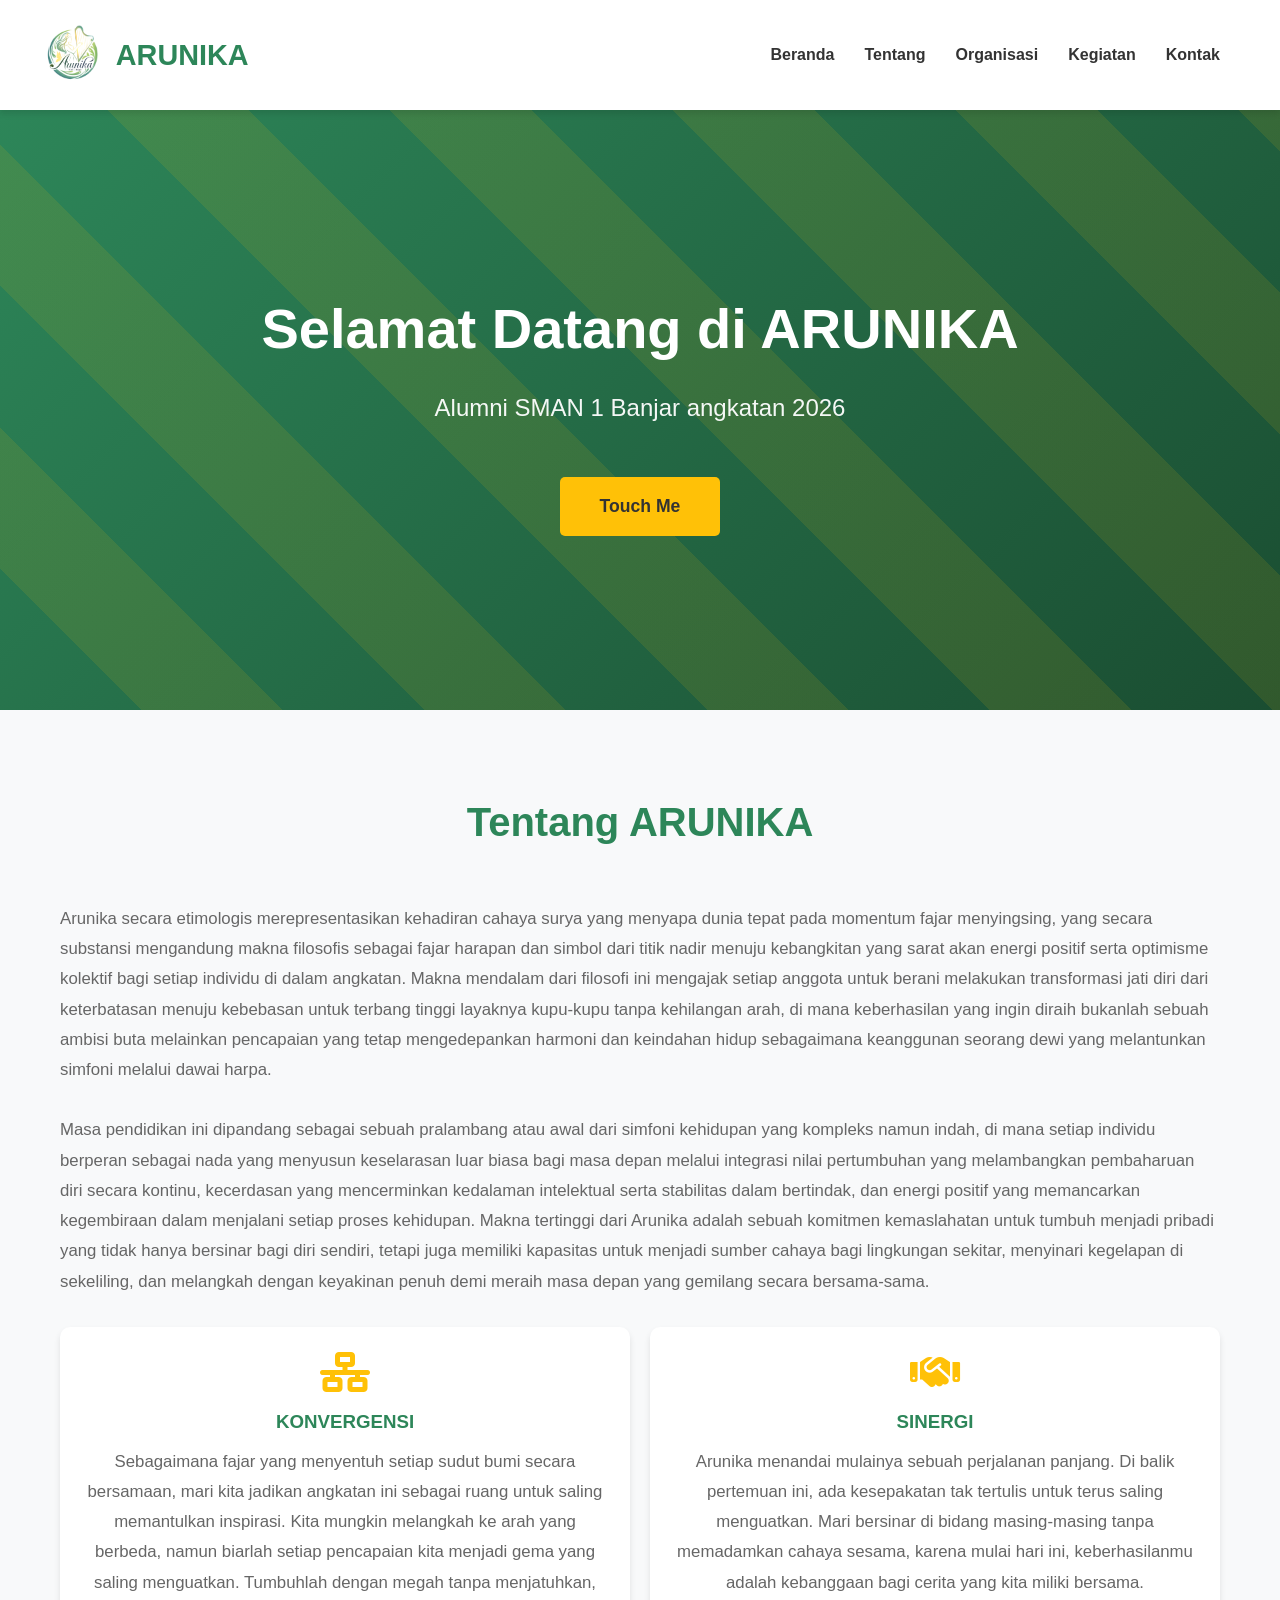
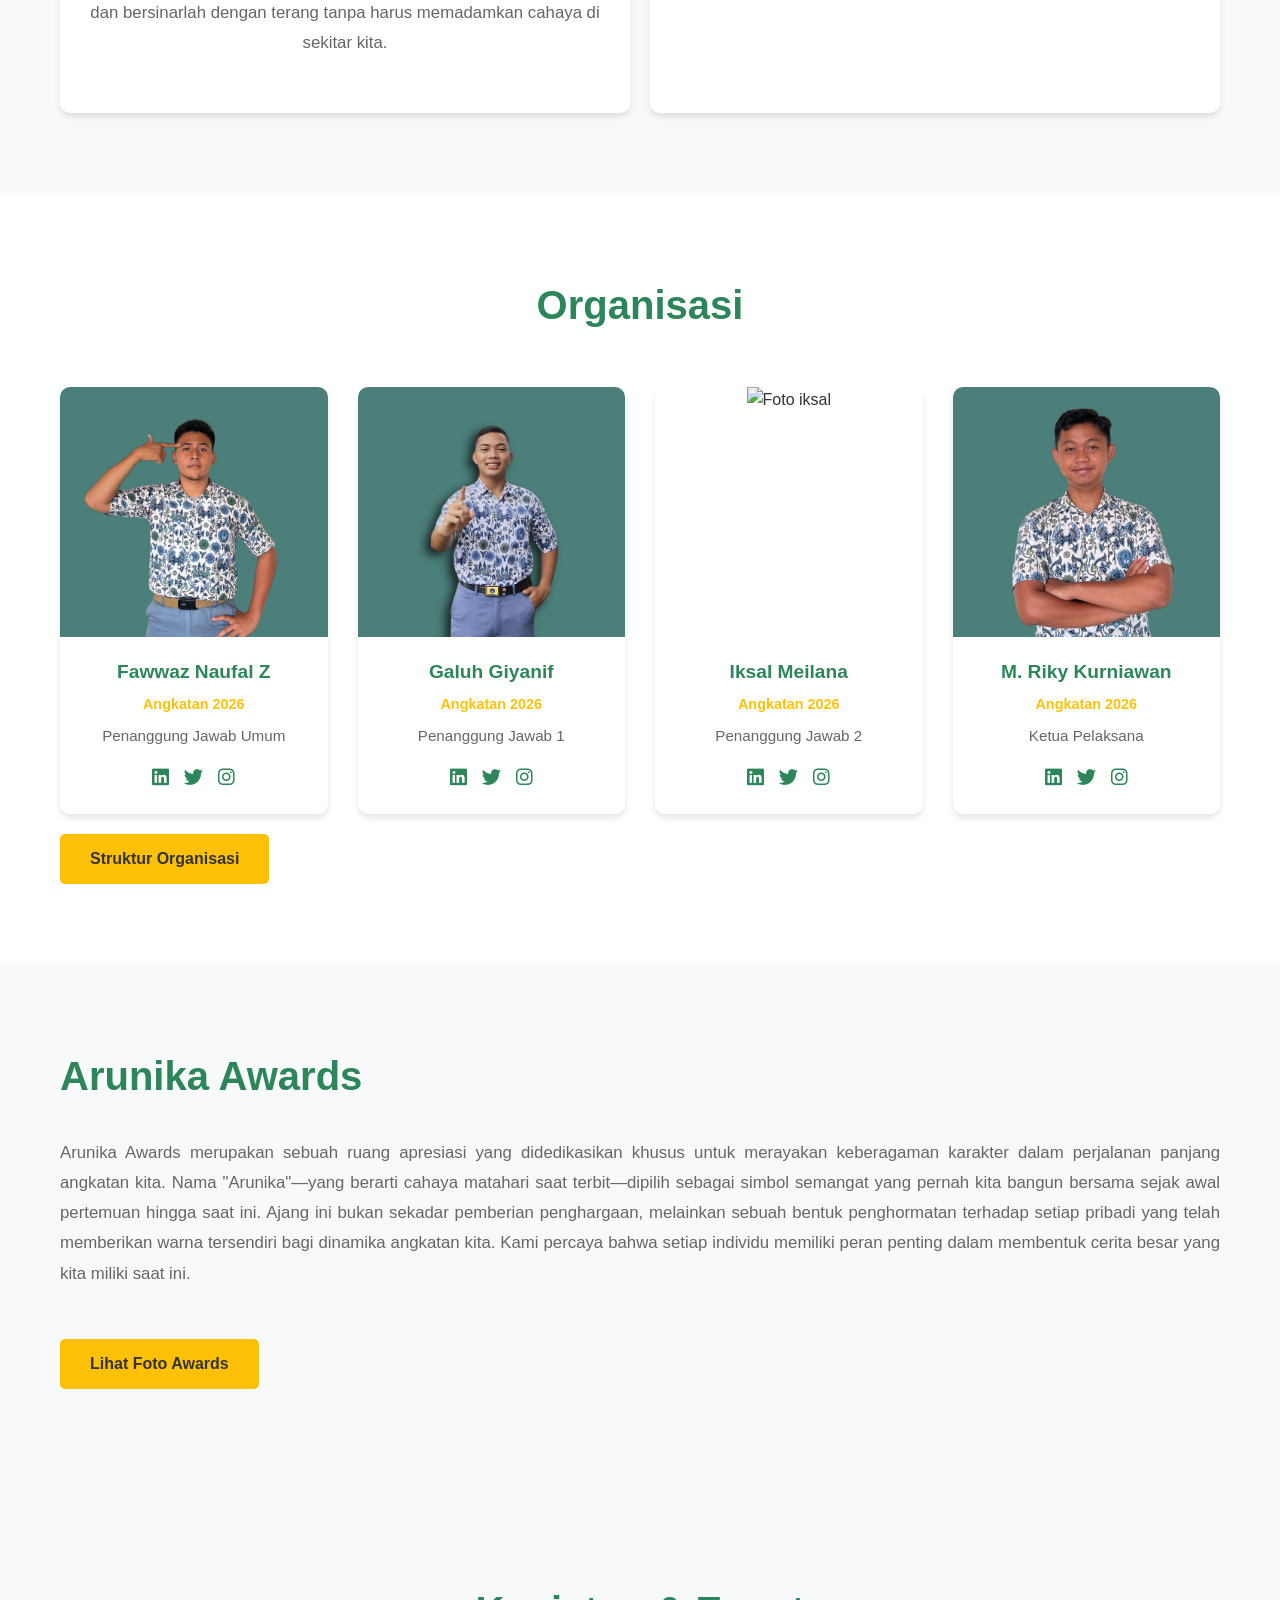
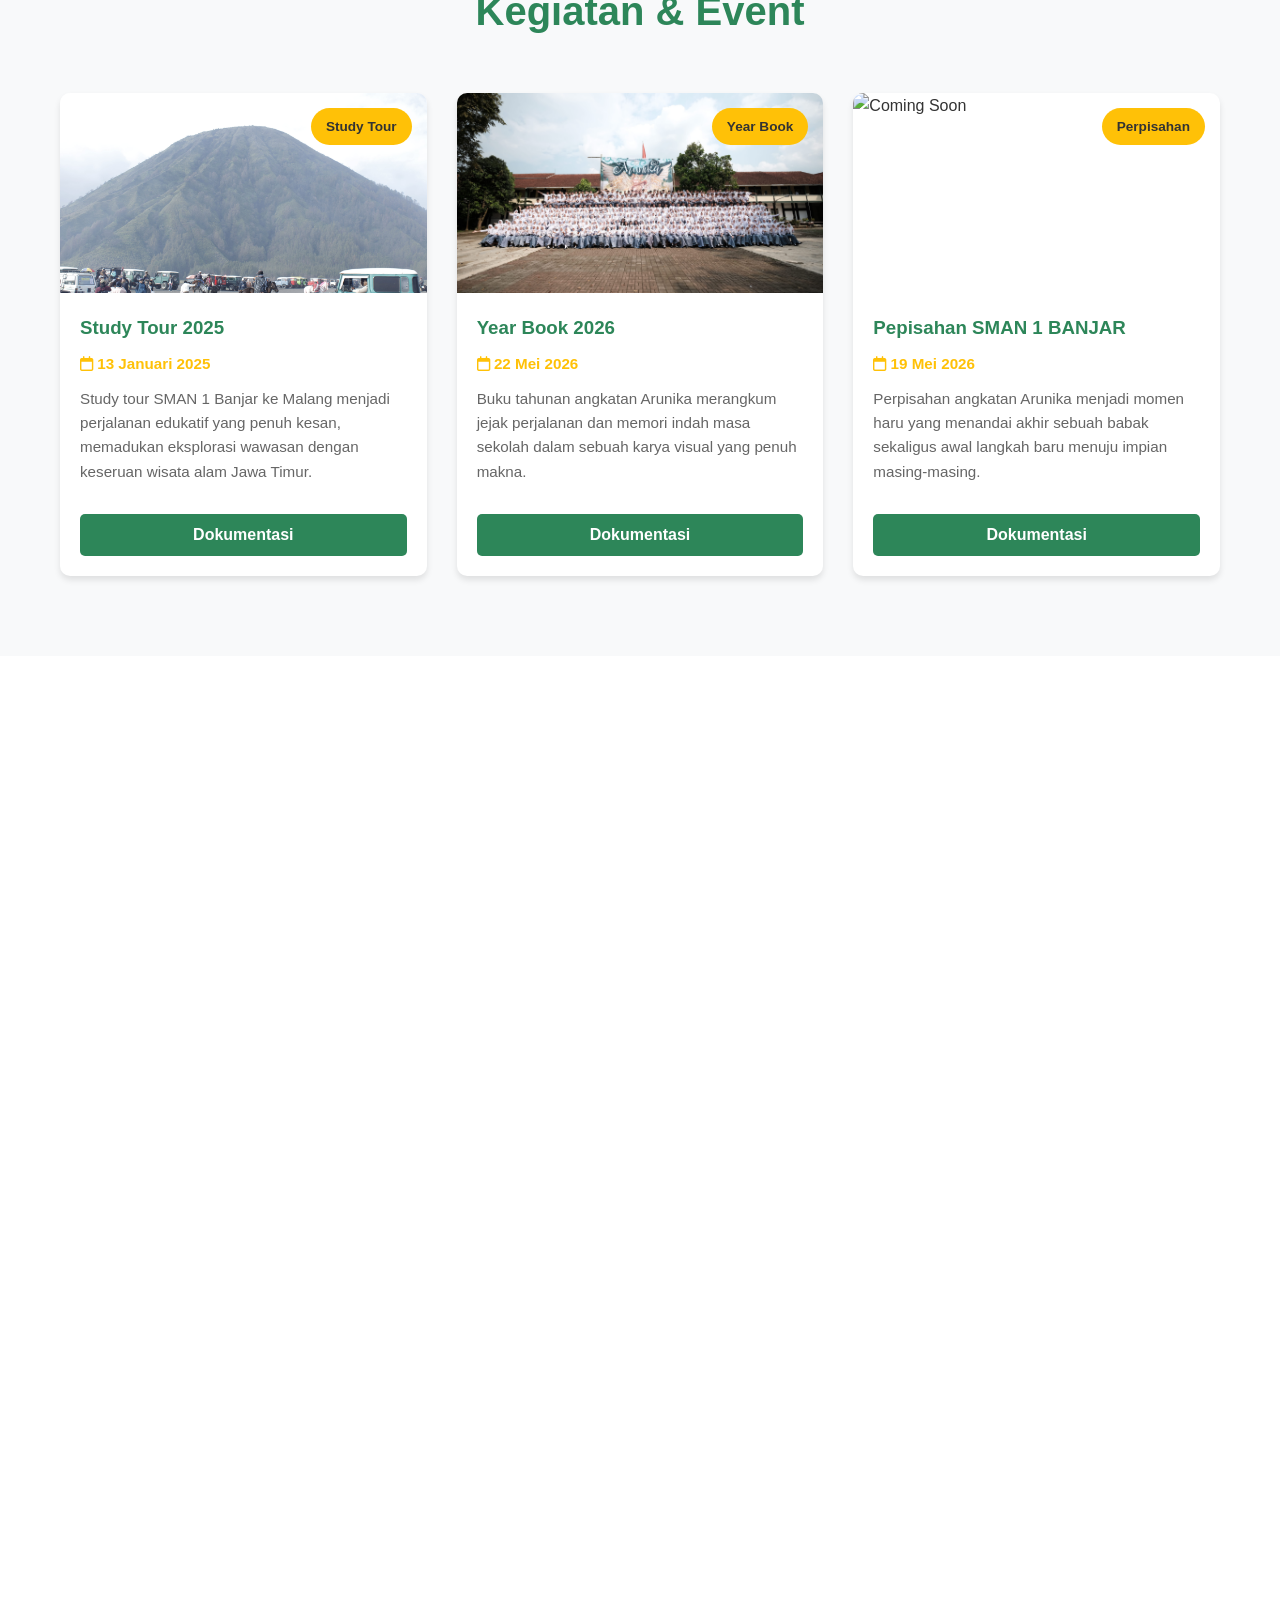
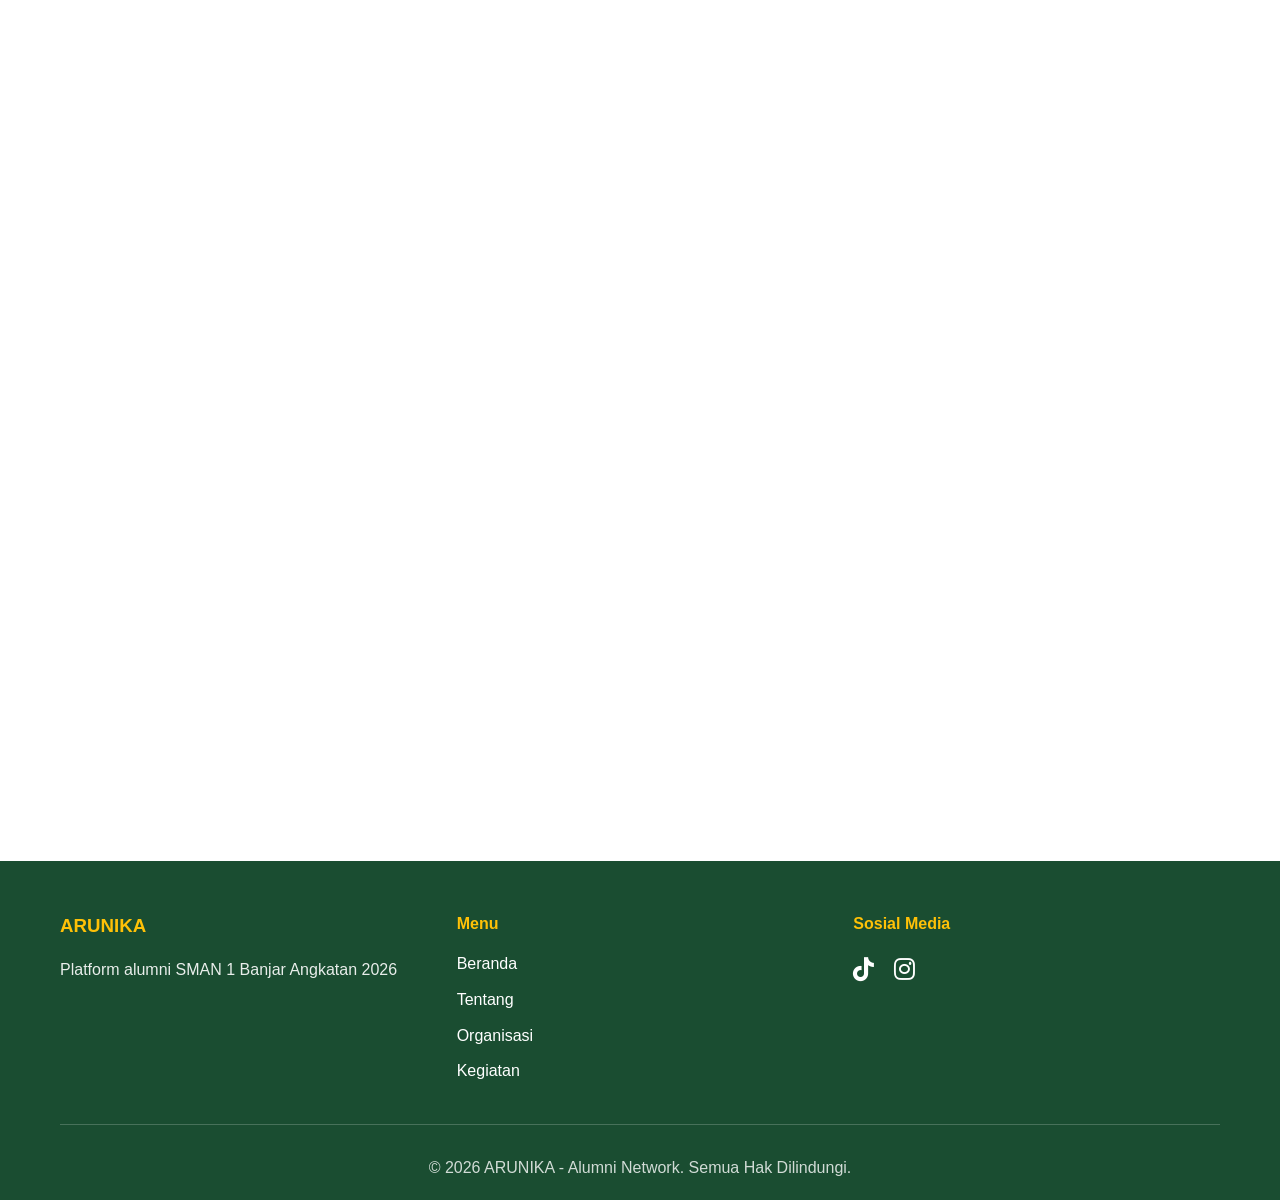
==== index.html @ d1b8f05d "update" ====
<!DOCTYPE html>
<html lang="id">
<head>
    <meta charset="UTF-8">
    <meta name="viewport" content="width=device-width, initial-scale=1.0">
    <title>ARUNIKA</title>
    <link rel="stylesheet" href="style.css">
    <link rel="stylesheet" href="https://cdnjs.cloudflare.com/ajax/libs/font-awesome/6.4.0/css/all.min.css">
</head>
<body>

    <!-- Navigation Bar -->
    <nav class="navbar">
        <div class="container nav-container">
            <div class="logo">
                <img src="asset/img/assetlain/Logo.png">
                <span>ARUNIKA</span>
            </div>
            <div class="nav-toggle" id="navToggle">
                <span></span>
                <span></span>
                <span></span>
            </div>
            <ul class="nav-menu" id="navMenu">
                <li><a href="#home">Beranda</a></li>
                <li><a href="#tentang">Tentang</a></li>
                <li><a href="#alumni">Organisasi</a></li>
                <li><a href="#kegiatan">Kegiatan</a></li>
                <li><a href="#kontak">Kontak</a></li>
            </ul>
        </div>
    </nav>


    <section class="hero" id="home">
        <div class="hero-content">
            <h1>Selamat Datang di ARUNIKA</h1>
            <p>Alumni SMAN 1 Banjar angkatan 2026</p>
            <a href="arunika.html" class="btn btn-primary">Touch Me</a>
        </div>
        <div class="hero-overlay"></div>
    </section>

    <section class="about" id="tentang">
        <div class="container">
            <h2>Tentang ARUNIKA</h2>
            <div class="about-content">
                <div class="about-text">
                    <p>Arunika secara etimologis merepresentasikan kehadiran cahaya surya yang menyapa dunia tepat pada momentum fajar menyingsing, yang secara substansi mengandung makna filosofis sebagai fajar harapan dan simbol dari titik nadir menuju kebangkitan yang sarat akan energi positif serta optimisme kolektif bagi setiap individu di dalam angkatan. Makna mendalam dari filosofi ini mengajak setiap anggota untuk berani melakukan transformasi jati diri dari keterbatasan menuju kebebasan untuk terbang tinggi layaknya kupu-kupu tanpa kehilangan arah, di mana keberhasilan yang ingin diraih bukanlah sebuah ambisi buta melainkan pencapaian yang tetap mengedepankan harmoni dan keindahan hidup sebagaimana keanggunan seorang dewi yang melantunkan simfoni melalui dawai harpa.</p>
                    <p>Masa pendidikan ini dipandang sebagai sebuah pralambang atau awal dari simfoni kehidupan yang kompleks namun indah, di mana setiap individu berperan sebagai nada yang menyusun keselarasan luar biasa bagi masa depan melalui integrasi nilai pertumbuhan yang melambangkan pembaharuan diri secara kontinu, kecerdasan yang mencerminkan kedalaman intelektual serta stabilitas dalam bertindak, dan energi positif yang memancarkan kegembiraan dalam menjalani setiap proses kehidupan. Makna tertinggi dari Arunika adalah sebuah komitmen kemaslahatan untuk tumbuh menjadi pribadi yang tidak hanya bersinar bagi diri sendiri, tetapi juga memiliki kapasitas untuk menjadi sumber cahaya bagi lingkungan sekitar, menyinari kegelapan di sekeliling, dan melangkah dengan keyakinan penuh demi meraih masa depan yang gemilang secara bersama-sama.</p>
                    <div class="about-features">
                        <div class="feature-item">
                            <i class="fas fa-network-wired"></i>
                            <h3>KONVERGENSI</h3>
                            <p>Sebagaimana fajar yang menyentuh setiap sudut bumi secara bersamaan, mari kita jadikan angkatan ini sebagai ruang untuk saling memantulkan inspirasi. Kita mungkin melangkah ke arah yang berbeda, namun biarlah setiap pencapaian kita menjadi gema yang saling menguatkan. Tumbuhlah dengan megah tanpa menjatuhkan, dan bersinarlah dengan terang tanpa harus memadamkan cahaya di sekitar kita.</p>
                        </div>
                        <div class="feature-item">
                            <i class="fas fa-handshake"></i>
                            <h3>SINERGI</h3>
                            <p>Arunika menandai mulainya sebuah perjalanan panjang. Di balik pertemuan ini, ada kesepakatan tak tertulis untuk terus saling menguatkan. Mari bersinar di bidang masing-masing tanpa memadamkan cahaya sesama, karena mulai hari ini, keberhasilanmu adalah kebanggaan bagi cerita yang kita miliki bersama.</p>
                        </div>
                    </div>
                </div>
            </div>
        </div>
    </section>

    <section class="alumni" id="alumni">
        <div class="container">
            <h2>Organisasi</h2>
            <div class="alumni-grid">
                <div class="alumni-card">
                    <div class="alumni-image">
                        <img src="asset/img/pj/Fawwaz.jpeg" alt="Alumni">
                    </div>
                    <h3>Fawwaz Naufal Z</h3>
                    <p class="angkatan">Angkatan 2026</p>
                    <p class="profesi">Penanggung Jawab Umum</p>
                    <div class="social-links">
                        <a href="#"><i class="fab fa-linkedin"></i></a>
                        <a href="#"><i class="fab fa-twitter"></i></a>
                        <a href="https://www.instagram.com/fawwaznz_?utm_source=qr&igsh=MXF0N2czbndkc2Uzbw=="><i class="fab fa-instagram"></i></a>
                    </div>
                </div>

                <div class="alumni-card">
                    <div class="alumni-image">
                        <img src="asset/img/pj/Galuh.jpeg" alt="Alumni">
                    </div>
                    <h3>Galuh Giyanif</h3>
                    <p class="angkatan">Angkatan 2026</p>
                    <p class="profesi">Penanggung Jawab 1</p>
                    <div class="social-links">
                        <a href="#"><i class="fab fa-linkedin"></i></a>
                        <a href="#"><i class="fab fa-twitter"></i></a>
                        <a href="https://www.instagram.com/galuh.giyanif?igsh=NmRpNzF3bDdjd2ht"><i class="fab fa-instagram"></i></a>
                    </div>
                </div>

                <div class="alumni-card">
                    <div class="alumni-image">
                        <img src="https://via.placeholder.com/250x250/ffc107/333333?text=Alumni+3" alt="Foto iksal">
                    </div>
                    <h3>Iksal Meilana</h3>
                    <p class="angkatan">Angkatan 2026</p>
                    <p class="profesi">Penanggung Jawab 2</p>
                    <div class="social-links">
                        <a href="#"><i class="fab fa-linkedin"></i></a>
                        <a href="#"><i class="fab fa-twitter"></i></a>
                        <a href="https://www.instagram.com/muhammadrikykurniawan?igsh=eXplc3c2NndzY3o5"><i class="fab fa-instagram"></i></a>
                    </div>
                </div>

                <div class="alumni-card">
                    <div class="alumni-image">
                        <img src="asset/img/pj/Riky.jpeg" alt="Alumni">
                    </div>
                    <h3>M. Riky Kurniawan</h3>
                    <p class="angkatan">Angkatan 2026</p>
                    <p class="profesi">Ketua Pelaksana</p>
                    <div class="social-links">
                        <a href="#"><i class="fab fa-linkedin"></i></a>
                        <a href="#"><i class="fab fa-twitter"></i></a>
                        <a href="https://www.instagram.com/muhammadrikykurniawan?igsh=eXplc3c2NndzY3o5"><i class="fab fa-instagram"></i></a>
                    </div>
                </div>
            </div>
            <a class="btn btn-primary" href="struktur-organisasi.html" style="margin-top: 20px;">Struktur Organisasi</a>
        </div>
    </section>

    <section class="awards" id="awards">
        <div class="container">
            <div class="awards-header">
                <h2>Arunika Awards</h2>
                <div class="about-text">
                    <p>Arunika Awards merupakan sebuah ruang apresiasi yang didedikasikan khusus untuk merayakan keberagaman karakter dalam perjalanan panjang angkatan kita. Nama "Arunika"—yang berarti cahaya matahari saat terbit—dipilih sebagai simbol semangat yang pernah kita bangun bersama sejak awal pertemuan hingga saat ini.
                        Ajang ini bukan sekadar pemberian penghargaan, melainkan sebuah bentuk penghormatan terhadap setiap pribadi yang telah memberikan warna tersendiri bagi dinamika angkatan kita. Kami percaya bahwa setiap individu memiliki peran penting dalam membentuk cerita besar yang kita miliki saat ini.</p>
                </div>
                <a class="btn btn-primary" href="award-photos.html">Lihat Foto Awards</a>
            </div>
        </div>
    </section>

<div id="modalOverlay" class="modal-overlay">
    <div class="modal-card">
    <h2 id="modalTitle">Judul</h2>
        <div class="choice-container">
        <a href="#" id="linkA" class="choice-link" target="_blank"><strong id="nameA">Link 1</strong></a>
        <a href="#" id="linkB" class="choice-link" target="_blank"><strong id="nameB">Link 2</strong></a>
        <a href="#" id="linkC" class="choice-link" target="_blank"><strong id="nameC">Link 3</strong></a>
        </div>
    <button id="closeModal" class="btn-close">Batal</button>
    </div>
</div>

    <section class="kegiatan" id="kegiatan">
        <div class="container">
            <h2>Kegiatan & Event</h2>
            <div class="kegiatan-grid">
                <div class="kegiatan-card">
                    <div class="kegiatan-image">
                        <img src="asset/img/assetlain/Gunungbatok.jpg" alt="Study tour">
                        <span class="badge">Study Tour</span>
                    </div>
                    <h3>Study Tour 2025</h3>
                    <p class="date"><i class="far fa-calendar"></i> 13 Januari 2025</p>
                    <p class="description">Study tour SMAN 1 Banjar ke Malang menjadi perjalanan edukatif yang penuh kesan, memadukan eksplorasi wawasan dengan keseruan wisata alam Jawa Timur.</p>
                    <button class="btn btn-secondary openModalBtn" 
                    data-judul="Study Tour" 
                    data-l1-nama="Drive1" data-l1-url="https://drive.google.com/drive/folders/1xDs7j75KOLFOgzuY5FtWxWtH6NTs8VlF"
                    data-l2-nama="Drive2" data-l2-url="https://drive.google.com/drive/folders/1MjcM3lZDGYT3Mxei2ZngtxiGy7XLJI39?usp=drive_link">
                    Dokumentasi
                    </button>
                </div>

                <div class="kegiatan-card">
                    <div class="kegiatan-image">
                        <img src="asset/img/assetlain/angkatan.jpg" alt="Reunion">
                        <span class="badge">Year Book</span>
                    </div>
                    <h3>Year Book 2026</h3>
                    <p class="date"><i class="far fa-calendar"></i> 22 Mei 2026</p>
                    <p class="description">Buku tahunan angkatan Arunika merangkum jejak perjalanan dan memori indah masa sekolah dalam sebuah karya visual yang penuh makna.</p>
                    <button class="btn btn-secondary openModalBtn" 
                    data-judul="Year Book" 
                    data-l1-nama="Drive1" data-l1-url="https://drive.google.com/drive/folders/1AZDQuCHcCdqoMQ4aglD4JIDQUBQRD8_8?usp=sharing"
                    data-l2-nama="Drive2" data-l2-url="https://drive.google.com/drive/folders/1PFJdhc3RIsqRae2qe_eU7KOHpqm9bgv_?usp=sharing"
                    data-l3-nama="Drive3" data-l3-url="https://drive.google.com/drive/folders/1KYyNWy1S6mF-ryMu9QkAxhHJqAZheQTc?usp=sharing">
                    Dokumentasi
                    </button>
                </div>

                <div class="kegiatan-card">
                    <div class="kegiatan-image">
                        <img src="https://via.placeholder.com/300x200/2d8659/ffffff?text=Workshop" alt="Coming Soon">
                        <span class="badge">Perpisahan</span>
                    </div>
                    <h3>Pepisahan SMAN 1 BANJAR</h3>
                    <p class="date"><i class="far fa-calendar"></i> 19 Mei 2026</p>
                    <p class="description">Perpisahan angkatan Arunika menjadi momen haru yang menandai akhir sebuah babak sekaligus awal langkah baru menuju impian masing-masing.</p>
                    <button class="btn btn-secondary openModalBtn" 
                    data-judul="Perpisahan" 
                    data-l1-nama="Coming Soon" data-l1-url=""
                    data-l2-nama="Coming Soon" data-l2-url="">
                    Dokumentasi
                    </button>
                </div>
            </div>
        </div>
    </section>

    <section class="statistik">
        <div class="container">
            <div class="stat-item">
                <h3>400+</h3>
                <p>Alumni Aktif</p>
            </div>
            <div class="stat-item">
                <h3>1+</h3>
                <p>Perusahaan Partner</p>
            </div>
            <div class="stat-item">
                <h3>3+</h3>
                <p>Event & Kegiatan</p>
            </div>
            <div class="stat-item">
                <h3>1+</h3>
                <p>Negara</p>
            </div>
        </div>
    </section>

    <section class="testimoni">
        <div class="container">
            <h2>Prakata Alumni</h2>
            <div class="testimoni-grid">
                <div class="testimoni-card">
                    <p class="quote">"Arunika Awal dari sebuah cahaya. Mari kita jadikan angkatan ini tempat untuk tumbuh tanpa menjatuhkan, dan bersinar tanpa memadamkan. Mulai hari ini, kita adalah satu cerita di bawah langit yang sama"</p>
                    <p class="nama">- M. Riky Kurniawan</p>
                </div>

                <div class="testimoni-card">
                    <p class="quote">"Jadilah besar tanpa mengecilkan, jadilah tinggi tanpa merendahkan. Karena pada akhirnya, keberhasilan sejati adalah saat kita bisa menoleh ke belakang dan melihat teman-teman kita ikut bersinar bersama."</p>
                    <p class="nama">- Syafa Aulia</p>
                </div>

                <div class="testimoni-card">
                    <p class="quote">"Berpencarlah untuk berakar, bertumbuhlah untuk merangkul. Kita adalah satu rimbun yang akarnya tetap saling menguatkan meski dahan kita tak lagi bersentuhan."</p>
                    <p class="nama">- Fawwaz Naufal Zahran</p>
                </div>
            </div>
        </div>
    </section>

    <section class="kontak" id="kontak">
        <div class="container">
            <h2>Hubungi Kami</h2>
            <div class="kontak-content">
                <div class="kontak-info">
                    <div class="info-item">
                        <i class="fas fa-map-marker-alt"></i>
                        <h3>Alamat</h3>
                        <p>Jl. KH. Mustofa No. 1<br>Banjar Jawa Barat, 46311</p>
                    </div>
                    <div class="info-item">
                        <i class="fas fa-phone"></i>
                        <h3>Telepon</h3>
                        <p>+62 859-5154-9839 <br>(Syafa Aulia)</p>
                    </div>
                    <div class="info-item">
                        <i class="fas fa-envelope"></i>
                        <h3>Email</h3>
                        <p>arunikasmansaban@gmail.com</p>
                    </div>
                </div>

                <form class="kontak-form">
                    <input type="text" placeholder="Nama Lengkap" required>
                    <input type="email" placeholder="Email" required>
                    <input type="text" placeholder="Subjek">
                    <textarea placeholder="Pesan Anda" rows="5" required></textarea>
                    <button type="submit" class="btn btn-primary">Kirim Pesan</button>
                </form>
            </div>
        </div>
    </section>

    <footer class="footer">
        <div class="container">
            <div class="footer-content">
                <div class="footer-section">
                    <h3>ARUNIKA</h3>
                    <p>Platform alumni SMAN 1 Banjar Angkatan 2026</p>
                </div>
                <div class="footer-section">
                    <h4>Menu</h4>
                    <ul>
                        <li><a href="#home">Beranda</a></li>
                        <li><a href="#tentang">Tentang</a></li>
                        <li><a href="#alumni">Organisasi</a></li>
                        <li><a href="#kegiatan">Kegiatan</a></li>
                    </ul>
                </div>
                <div class="footer-section">
                    <h4>Sosial Media</h4>
                    <div class="social-media">
                        <a href="https://www.tiktok.com/@arunika_2026?_r=1&_t=ZS-96F28UqX8Qn"><i class="fab fa-tiktok"></i></a>
                        <a href="https://www.instagram.com/arunika_2026?igsh=MW16NHo2dnh5Z3Jycw=="><i class="fab fa-instagram"></i></a>
                    </div>
                </div>
            </div>
            <hr>
            <p class="footer-bottom">© 2026 ARUNIKA - Alumni Network. Semua Hak Dilindungi.</p>
        </div>
    </footer>
    
    <script src="script.js"></script>
</body>
</html>
---- style.css ----
/* ====== CSS Variables ====== */
:root {
    --primary-green: #2d8659;
    --dark-green: #1a4d31;
    --light-green: #3da571;
    --primary-yellow: #ffc107;
    --dark-yellow: #ffb300;
    --light-yellow: #ffd740;
    --dark-text: #333333;
    --light-text: #666666;
    --light-bg: #f8f9fa;
    --white: #ffffff;
    --shadow: 0 4px 6px rgba(0, 0, 0, 0.1);
    --shadow-lg: 0 10px 20px rgba(0, 0, 0, 0.15);
}

/* ====== General Styles ====== */
* {
    margin: 0;
    padding: 0;
    box-sizing: border-box;
}

body {
    font-family: 'Segoe UI', Tahoma, Geneva, Verdana, sans-serif;
    line-height: 1.6;
    color: var(--dark-text);
    background-color: var(--white);
}

.container {
    max-width: 1200px;
    margin: 0 auto;
    padding: 0 20px;
}

html {
    scroll-behavior: smooth;
}

.coverjudul {
    display: inline-block;
    padding: 12px 30px;
    border: none;
    border-radius: 5px;
    text-decoration: none;
    font-size: 1rem;
    transition: all 0.3s ease;
    font-weight: 600;
    background-color: var(--primary-yellow);
    color: var(--dark-text);
}

/* ====== Buttons ====== */
.btn {
    display: inline-block;
    padding: 12px 30px;
    border: none;
    border-radius: 5px;
    text-decoration: none;
    cursor: pointer;
    font-size: 1rem;
    transition: all 0.3s ease;
    font-weight: 600;
}

.btn-primary {
    background-color: var(--primary-yellow);
    color: var(--dark-text);
}

.btn-primary:hover {
    background-color: var(--dark-yellow);
    transform: translateY(-2px);
    box-shadow: var(--shadow-lg);
}

.btn-secondary {
    background-color: var(--primary-green);
    color: var(--white);
}

.btn-secondary:hover {
    background-color: var(--dark-green);
    transform: translateY(-2px);
    box-shadow: var(--shadow-lg);
}

/* ====== Navigation Bar ====== */
.navbar {
    background-color: var(--white);
    box-shadow: var(--shadow);
    position: sticky;
    top: 0;
    z-index: 100;
}

.nav-container {
    display: flex;
    justify-content: space-between;
    align-items: center;
    padding: 15px 0;
}

.logo {
    display: flex;
    align-items: center;
    z-index: 999;
    font-size: 1.8rem;
    font-weight: bold;
    color: var(--primary-green);
    gap: 10px;
}

.logo img {
    max-width: 80px;
    max-height: 80px;
}

.nav-menu {
    display: flex;
    list-style: none;
    gap: 30px;
    margin-right: 20px;
}

.nav-menu a {
    text-decoration: none;
    color: var(--dark-text);
    font-weight: 600;
    transition: all 0.3s ease;
    position: relative;
}

.nav-menu a:hover {
    color: var(--primary-green);
}

.nav-menu a:hover::after {
    content: '';
    position: absolute;
    bottom: -5px;
    left: 0;
    width: 100%;
    height: 3px;
    background-color: var(--primary-yellow);
    border-radius: 2px;
}

.nav-toggle {
    display: none;
    flex-direction: column;
    cursor: pointer;
}

.nav-toggle span {
    width: 25px;
    height: 3px;
    background-color: var(--primary-green);
    margin: 5px 0;
    transition: 0.3s;
}

/* Membungkus video agar responsive */
.video-container {
    position: relative;
    width: 100%;
    max-width: 900px;   /* ukuran maksimal di laptop */
    margin:0 auto;
    gap: 10px; /* biar video tetap di tengah */
    overflow: hidden;
    border-radius: 12px; /* agar sudutnya rapi */
}

/* Videonya */
.video-container video {
    width: 100%;
    height: auto;
    display: block;
    object-fit: cover; /* biar video tidak gepeng */
}

/* Untuk HP: lebih kecil dan rapi */
@media (max-width: 600px) {
    .video-container {
    max-width: 100%;
    border-radius: 10px;
}
}

.containervid h2{
    margin-top: 20px;
    font-size: 2.5rem;
    color: var(--primary-green);
    margin-bottom: 50px;
    text-align: center;
}

.containervid img {
    width: 100%;
    height: auto;
    display: block;
    object-fit: cover;
    max-width: 200px;
    max-height: 200px;
    margin: 0 auto;    
}

.containervid p{
    color: var(--light-text);
    margin-bottom: 30px;
    font-size: 1.05rem;
    line-height: 1.8;
    text-align: justify;
}

.modal-overlay {
    display: none; /* Sembunyi secara default */
    position: fixed;
    top: 0;
    left: 0;
    width: 100%;
    height: 100%;
    background: rgba(0, 0, 0, 0.5);
    backdrop-filter: blur(4px); /* Efek blur kekinian */
    justify-content: center;
    align-items: center;
    z-index: 999;
}

.modal-card {
    background: var(--white);
    padding: 32px;
    border-radius: 16px;
    width: 90%;
    max-width: 400px;
    text-align: center;
    box-shadow: 0 20px 25px -5px rgba(0, 0, 0, 0.1);
    animation: slideUp 0.3s ease-out;
}

.modal-card h2 {
    margin-bottom: 8px;
    color: var(--text-dark);
}

.modal-card p {
    color: var(--text-light);
    margin-bottom: 24px;
}

/* Wadah Pilihan */
.choice-container {
    display: flex;
    flex-direction: column;
    gap: 12px;
    margin-bottom: 20px;
}

.choice-link {
    display: flex;
    flex-direction: column;
    padding: 16px;
    background-color:var(--primary-green);
    color:  var(--white);
    border: 2px solid;
    border-radius: 12px;
    text-decoration: none;
    transition: all 0.2s ease;
}

.choice-link:hover {
    border-color: var(--primary-color);
    background-color: var(--dark-green);
}

.choice-link strong {
    color: var(--primary-color);
    font-size: 1.1rem;
}

.choice-link span {
    font-size: 0.85rem;
    color: var(--text-light);
}

/* Tombol Tutup */
.btn-close {
    background: none;
    border: none;
    color: var(--text-light);
    cursor: pointer;
    text-decoration: underline;
    font-size: 0.9rem;
}

/* Animasi */
@keyframes slideUp {
    from { opacity: 0; transform: translateY(20px); }
    to { opacity: 1; transform: translateY(0); }
}

/* ====== Hero Section ====== */
.hero {
    background: linear-gradient(135deg, var(--primary-green) 0%, var(--dark-green) 100%);
    color: var(--white);
    padding: 120px 20px;
    text-align: center;
    position: relative;
    overflow: hidden;
    min-height: 600px;
    display: flex;
    align-items: center;
    justify-content: center;
}

.hero::before {
    content: '';
    position: absolute;
    top: 0;
    left: 0;
    right: 0;
    bottom: 0;
    background-image: 
        repeating-linear-gradient(45deg, transparent, transparent 100px, rgba(255, 193, 7, 0.1) 100px, rgba(255, 193, 7, 0.1) 200px);
    pointer-events: none;
}

.hero-content {
    position: relative;
    z-index: 2;
    animation: fadeInDown 0.8s ease;
}

.hero h1 {
    font-size: 3.5rem;
    margin-bottom: 15px;
    font-weight: 700;
}

.hero p {
    font-size: 1.5rem;
    margin-bottom: 30px;
    opacity: 0.95;
}

.hero .btn-primary {
    margin-top: 20px;
    font-size: 1.1rem;
    padding: 15px 40px;
}

/* ====== About Section ====== */
.about {
    padding: 80px 20px;
    background-color: var(--light-bg);
}

.about h2 {
    font-size: 2.5rem;
    color: var(--primary-green);
    margin-bottom: 50px;
    text-align: center;
}

.about-content {
    display: grid;
    gap: 40px;
    align-items: center;
}

.about-text p {
    color: var(--light-text);
    margin-bottom: 30px;
    font-size: 1.05rem;
    line-height: 1.8;
}

.about-features {
    display: grid;
    grid-template-columns: repeat(2, 1fr);
    gap: 20px;
}

.feature-item {
    background-color: var(--white);
    padding: 25px;
    border-radius: 10px;
    box-shadow: var(--shadow);
    text-align: center;
    transition: all 0.3s ease;
}

.feature-item:hover {
    transform: translateY(-5px);
    box-shadow: var(--shadow-lg);
}

.feature-item i {
    font-size: 2.5rem;
    color: var(--primary-yellow);
    margin-bottom: 15px;
}

.feature-item h3 {
    color: var(--primary-green);
    margin-bottom: 10px;
}

.about-image img {
    width: 100%;
    border-radius: 10px;
    box-shadow: var(--shadow-lg);
}

/* ====== Alumni Section ====== */
.alumni {
    padding: 80px 20px;
}

.alumni h2 {
    font-size: 2.5rem;
    color: var(--primary-green);
    margin-bottom: 50px;
    text-align: center;
}

.alumni-grid {
    display: grid;
    grid-template-columns: repeat(4, 1fr);
    gap: 30px;
}

.alumni-card {
    background-color: var(--white);
    border-radius: 10px;
    overflow: hidden;
    box-shadow: var(--shadow);
    transition: all 0.3s ease;
    text-align: center;
}

.alumni-card:hover {
    transform: translateY(-10px);
    box-shadow: var(--shadow-lg);
}

.alumni-image {
    overflow: hidden;
    height: 250px;
}

.alumni-image img {
    width: 100%;
    object-fit: cover;
    transition: transform 0.3s ease;
}

.alumni-card:hover .alumni-image img {
    transform: scale(1.1);
}

.alumni-card h3 {
    color: var(--primary-green);
    margin: 20px 0 5px;
    font-size: 1.2rem;
}

.alumni-card .angkatan {
    color: var(--primary-yellow);
    font-weight: 600;
    font-size: 0.9rem;
    margin-bottom: 8px;
}

.alumni-card .profesi {
    color: var(--light-text);
    font-size: 0.95rem;
    margin-bottom: 15px;
}

.social-links {
    display: flex;
    justify-content: center;
    gap: 15px;
    padding-bottom: 20px;
}

.social-links a {
    color: var(--primary-green);
    font-size: 1.2rem;
    transition: all 0.3s ease;
}

.social-links a:hover {
    color: var(--primary-yellow);
    transform: scale(1.3);
}

/* ====== Awards Section ====== */
.awards {
    padding: 80px 20px;
    background-color: var(--light-bg);
}

.awards-header {
    display: flex;
    justify-content: space-between;
    align-items: center;
    flex-wrap: wrap;
    gap: 20px;
    margin-bottom: 30px;
    text-align: justify;
}

.awards-header p{margin-top: 10px;}

.awards h2 {
    font-size: 2.5rem;
    color: var(--primary-green);
    margin-bottom: 0;
}

.awards-grid {
    display: grid;
    grid-template-columns: repeat(3, 1fr);
    gap: 25px;
}

.award-card {
    background-color: var(--white);
    border-radius: 16px;
    padding: 25px;
    box-shadow: var(--shadow);
    transition: transform 0.3s ease, box-shadow 0.3s ease;
}

.award-card:hover {
    transform: translateY(-8px);
    box-shadow: var(--shadow-lg);
}

.award-card h3 {
    color: var(--dark-green);
    margin-bottom: 20px;
    font-size: 1.3rem;
}

.award-photos-page {
    padding: 80px 20px;
    background-color: var(--light-bg);
}

.photo-gallery {
    display: grid;
    grid-template-columns: repeat(3, 1fr);
    gap: 25px;
}

.photo-card {
    border-radius: 20px;
    background-color: var(--white);
    box-shadow: var(--shadow);
    overflow: hidden;
    transition: transform 0.3s ease, box-shadow 0.3s ease;
}

.photo-card:hover {
    transform: translateY(-7px);
    box-shadow: var(--shadow-lg);
}

.photo-card img {
    width: 100%;
    aspect-ratio: 4 / 5;
    object-fit: cover;
}

.photo-card-body {
    padding: 20px;
}

.photo-card-body h3 {
    color: var(--primary-green);
    margin-bottom: 10px;
    font-size: 1.1rem;
}

.photo-card-body p {
    color: var(--light-text);
    font-size: 0.95rem;
}

.nominee-list {
    list-style: none;
    display: grid;
    gap: 15px;
}

.nominee-list li {
    display: flex;
    gap: 15px;
    align-items: center;
    padding: 12px 12px;
    border-radius: 12px;
    background-color: #f7fff8;
    border: 1px solid rgba(45, 134, 89, 0.12);
}

.nominee-list img {
    width: 90px;
    height: 120px;
    border-radius: 20px;
    object-fit: cover;
    border: 2px solid var(--primary-green);
}

.nominee-list strong {
    display: block;
    color: var(--primary-green);
    font-size: 1rem;
}

.nominee-list span {
    color: var(--light-text);
    font-size: 0.95rem;
}

/* ====== Kegiatan Section ====== */
.kegiatan {
    padding: 80px 20px;
    background-color: var(--light-bg);
}

.kegiatan h2 {
    font-size: 2.5rem;
    color: var(--primary-green);
    margin-bottom: 50px;
    text-align: center;
}

.kegiatan-grid {
    display: grid;
    grid-template-columns: repeat(3, 1fr);
    gap: 30px;
}

.kegiatan-card {
    background-color: var(--white);
    border-radius: 10px;
    overflow: hidden;
    box-shadow: var(--shadow);
    transition: all 0.3s ease;
}

.kegiatan-card:hover {
    transform: translateY(-10px);
    box-shadow: var(--shadow-lg);
}

.kegiatan-image {
    position: relative;
    overflow: hidden;
    height: 200px;
}

.kegiatan-image img {
    width: 100%;
    height: 100%;
    object-fit: cover;
    transition: transform 0.3s ease;
}

.kegiatan-card:hover .kegiatan-image img {
    transform: scale(1.1);
}

.kegiatan-image .badge {
    position: absolute;
    top: 15px;
    right: 15px;
    background-color: var(--primary-yellow);
    color: var(--dark-text);
    padding: 8px 15px;
    border-radius: 20px;
    font-weight: 600;
    font-size: 0.85rem;
}

.kegiatan-card h3 {
    color: var(--primary-green);
    padding: 20px 20px 10px;
}

.kegiatan-card .date {
    color: var(--primary-yellow);
    padding: 0 20px;
    font-weight: 600;
    font-size: 0.95rem;
}

.kegiatan-card .description {
    color: var(--light-text);
    padding: 10px 20px;
    font-size: 0.95rem;
}

.kegiatan-card .btn {
    display: block;
    width: calc(100% - 40px);
    margin: 20px 20px;
    text-align: center;
}

/* ====== Statistik Section ====== */
.statistik {
    background: linear-gradient(135deg, var(--primary-green) 0%, var(--dark-green) 100%);
    padding: 60px 20px;
    display: grid;
    grid-template-columns: repeat(4, 1fr);
    gap: 30px;
    text-align: center;
    color: var(--white);
}

.stat-item h3 {
    font-size: 2.5rem;
    margin-bottom: 10px;
    color: var(--primary-yellow);
}

.stat-item p {
    font-size: 1.2rem;
    opacity: 0.9;
}

/* ====== Testimoni Section ====== */
.testimoni {
    padding: 80px 20px;
    background-color: var(--light-bg);
}

.testimoni h2 {
    font-size: 2.5rem;
    color: var(--primary-green);
    margin-bottom: 50px;
    text-align: center;
}

.testimoni-grid {
    display: grid;
    grid-template-columns: repeat(3, 1fr);
    gap: 30px;
}

.testimoni-card {
    background-color: var(--white);
    padding: 30px;
    border-radius: 10px;
    box-shadow: var(--shadow);
    border-left: 5px solid var(--primary-yellow);
    transition: all 0.3s ease;
}

.testimoni-card:hover {
    box-shadow: var(--shadow-lg);
    transform: translateY(-5px);
}

.testimoni-card .quote {
    color: var(--light-text);
    font-style: italic;
    margin-bottom: 20px;
    line-height: 1.8;
}

.testimoni-card .quote::before {
    content: '"';
    font-size: 3rem;
    color: var(--primary-yellow);
    opacity: 0.3;
}

.testimoni-card .nama {
    color: var(--primary-green);
    font-weight: 600;
    text-align: right;
}

/* ====== Kontak Section ====== */
.kontak {
    padding: 80px 20px;
}

.kontak h2 {
    font-size: 2.5rem;
    color: var(--primary-green);
    margin-bottom: 50px;
    text-align: center;
}

.kontak-content {
    display: grid;
    grid-template-columns: 1fr 1fr;
    gap: 50px;
}

.kontak-info {
    display: flex;
    flex-direction: column;
    gap: 30px;
}

.info-item {
    display: flex;
    gap: 20px;
}

.info-item i {
    font-size: 2rem;
    color: var(--primary-yellow);
    min-width: 60px;
    text-align: center;
}

.info-item h3 {
    color: var(--primary-green);
    margin-bottom: 5px;
}

.info-item p {
    color: var(--light-text);
}

.kontak-form {
    display: flex;
    flex-direction: column;
    gap: 15px;
}

.kontak-form input,
.kontak-form textarea {
    padding: 15px;
    border: 2px solid #ddd;
    border-radius: 5px;
    font-family: inherit;
    font-size: 1rem;
    transition: border-color 0.3s ease;
}

.kontak-form input:focus,
.kontak-form textarea:focus {
    outline: none;
    border-color: var(--primary-green);
}

.kontak-form button {
    width: 100%;
}

/* ====== Footer ====== */
.footer {
    background-color: var(--dark-green);
    color: var(--white);
    padding: 50px 20px 20px;
}

.footer-content {
    display: grid;
    grid-template-columns: repeat(3, 1fr);
    gap: 30px;
    margin-bottom: 30px;
}

.footer-section h3,
.footer-section h4 {
    color: var(--primary-yellow);
    margin-bottom: 15px;
}

.footer-section p {
    line-height: 1.8;
    opacity: 0.9;
}

.footer-section ul {
    list-style: none;
}

.footer-section ul li {
    margin-bottom: 10px;
}

.footer-section a {
    color: var(--white);
    text-decoration: none;
    transition: color 0.3s ease;
}

.footer-section a:hover {
    color: var(--primary-yellow);
}

.social-media {
    display: flex;
    gap: 20px;
}

.social-media a {
    font-size: 1.5rem;
}

.footer hr {
    border: none;
    border-top: 1px solid rgba(255, 255, 255, 0.2);
    margin: 30px 0;
}

.footer-bottom {
    text-align: center;
    opacity: 0.8;
}

/* ====== Animations ====== */
@keyframes fadeInDown {
    from {
        opacity: 0;
        transform: translateY(-30px);
    }
    to {
        opacity: 1;
        transform: translateY(0);
    }
}

/* ====== Tablet (768px dan di bawah) ====== */
@media (max-width: 768px) {
    .nav-menu {
        position: fixed;
        top: -100%;
        margin-top: auto;
        margin-top: 70px;
        flex-direction: column;
        background-color: var(--white);
        width: 100%;
        text-align: center;
        transition: 0.9s;
        box-shadow: var(--shadow);
        padding: 20px 0;
        gap: 0;
        -webkit-transition: 0.9s;
        -moz-transition: 0.9s;
        -ms-transition: 0.9s;
        -o-transition: 0.9s;
}

    .nav-menu li {
        margin-top: 20px;
    }

    .nav-menu.active {
        top: 0;
    }

    .nav-toggle {
        display: flex;
    }

    .nav-toggle.active span:nth-child(1) {
        transform: rotate(-45deg) translate(-5px, 6px);
    }

    .nav-toggle.active span:nth-child(2) {
        opacity: 0;
    }

    .nav-toggle.active span:nth-child(3) {
        transform: rotate(45deg) translate(-5px, -6px);
    }

    .hero {
        padding: 80px 20px;
        min-height: 400px;
    }

    .hero h1 {
        font-size: 2.5rem;
    }

    .hero p {
        font-size: 1.2rem;
    }

    .about {
        padding: 60px 20px;
    }

    .about h2 {
        font-size: 2rem;
    }

    .about-features {
        grid-template-columns: 1fr;
    }

    .alumni h2,
    .kegiatan h2,
    .testimoni h2,
    .kontak h2 {
        font-size: 2rem;
    }

    .alumni-grid {
        grid-template-columns: repeat(2, 1fr);
        gap: 20px;
    }

    .awards-grid {
        grid-template-columns: repeat(2, 1fr);
    }

    .photo-gallery {
        grid-template-columns: repeat(2, 1fr);
    }

    .kegiatan-grid {
        grid-template-columns: 1fr;
    }

    .testimoni-grid {
        grid-template-columns: 1fr;
    }

    .statistik {
        grid-template-columns: repeat(2, 1fr);
        gap: 20px;
        padding: 40px 20px;
    }

    .stat-item h3 {
        font-size: 2rem;
    }

    .kontak-content {
        grid-template-columns: 1fr;
        gap: 30px;
    }

    .footer-content {
        grid-template-columns: 1fr;
        gap: 20px;
    }
}

/* ====== Mobile (480px dan di bawah) ====== */
@media (max-width: 480px) {
    .logo {
        max-width: 60px;
        max-height: 60px;
        font-size: 1.3rem;
    }

    .hero {
        padding: 60px 15px;
        min-height: 350px;
    }

    .hero h1 {
        font-size: 1.8rem;
    }

    .hero p {
        font-size: 1rem;
    }

    .about h2,
    .alumni h2,
    .kegiatan h2,
    .testimoni h2,
    .kontak h2 {
        font-size: 1.8rem;
    }

    .alumni-grid {
        grid-template-columns: 1fr;
    }

    .awards-grid {
        grid-template-columns: 1fr;
        gap: 20px;
    }

    .photo-gallery {
        grid-template-columns: 1fr;
        gap: 20px;
    }

    .alumni-image {
        height: 200px;
    }

    .statistik {
        grid-template-columns: repeat(2, 1fr);
        gap: 15px;
        padding: 30px 15px;
    }

    .stat-item h3 {
        font-size: 1.5rem;
    }

    .stat-item p {
        font-size: 0.95rem;
    }

    .testimoni-card {
        padding: 20px;
    }

    .info-item {
        flex-direction: column;
        gap: 10px;
    }

    .info-item i {
        font-size: 1.5rem;
    }

    .kegiatan-card .btn {
        width: calc(100% - 30px);
        margin: 15px 15px;
    }

    .nav-menu {
        margin-top: 60px;
    }

    .btn {
        padding: 10px 20px;
        font-size: 0.9rem;
    }

    .footer-section {
        text-align: center;
    }

    .social-media {
        justify-content: center;
    }
}
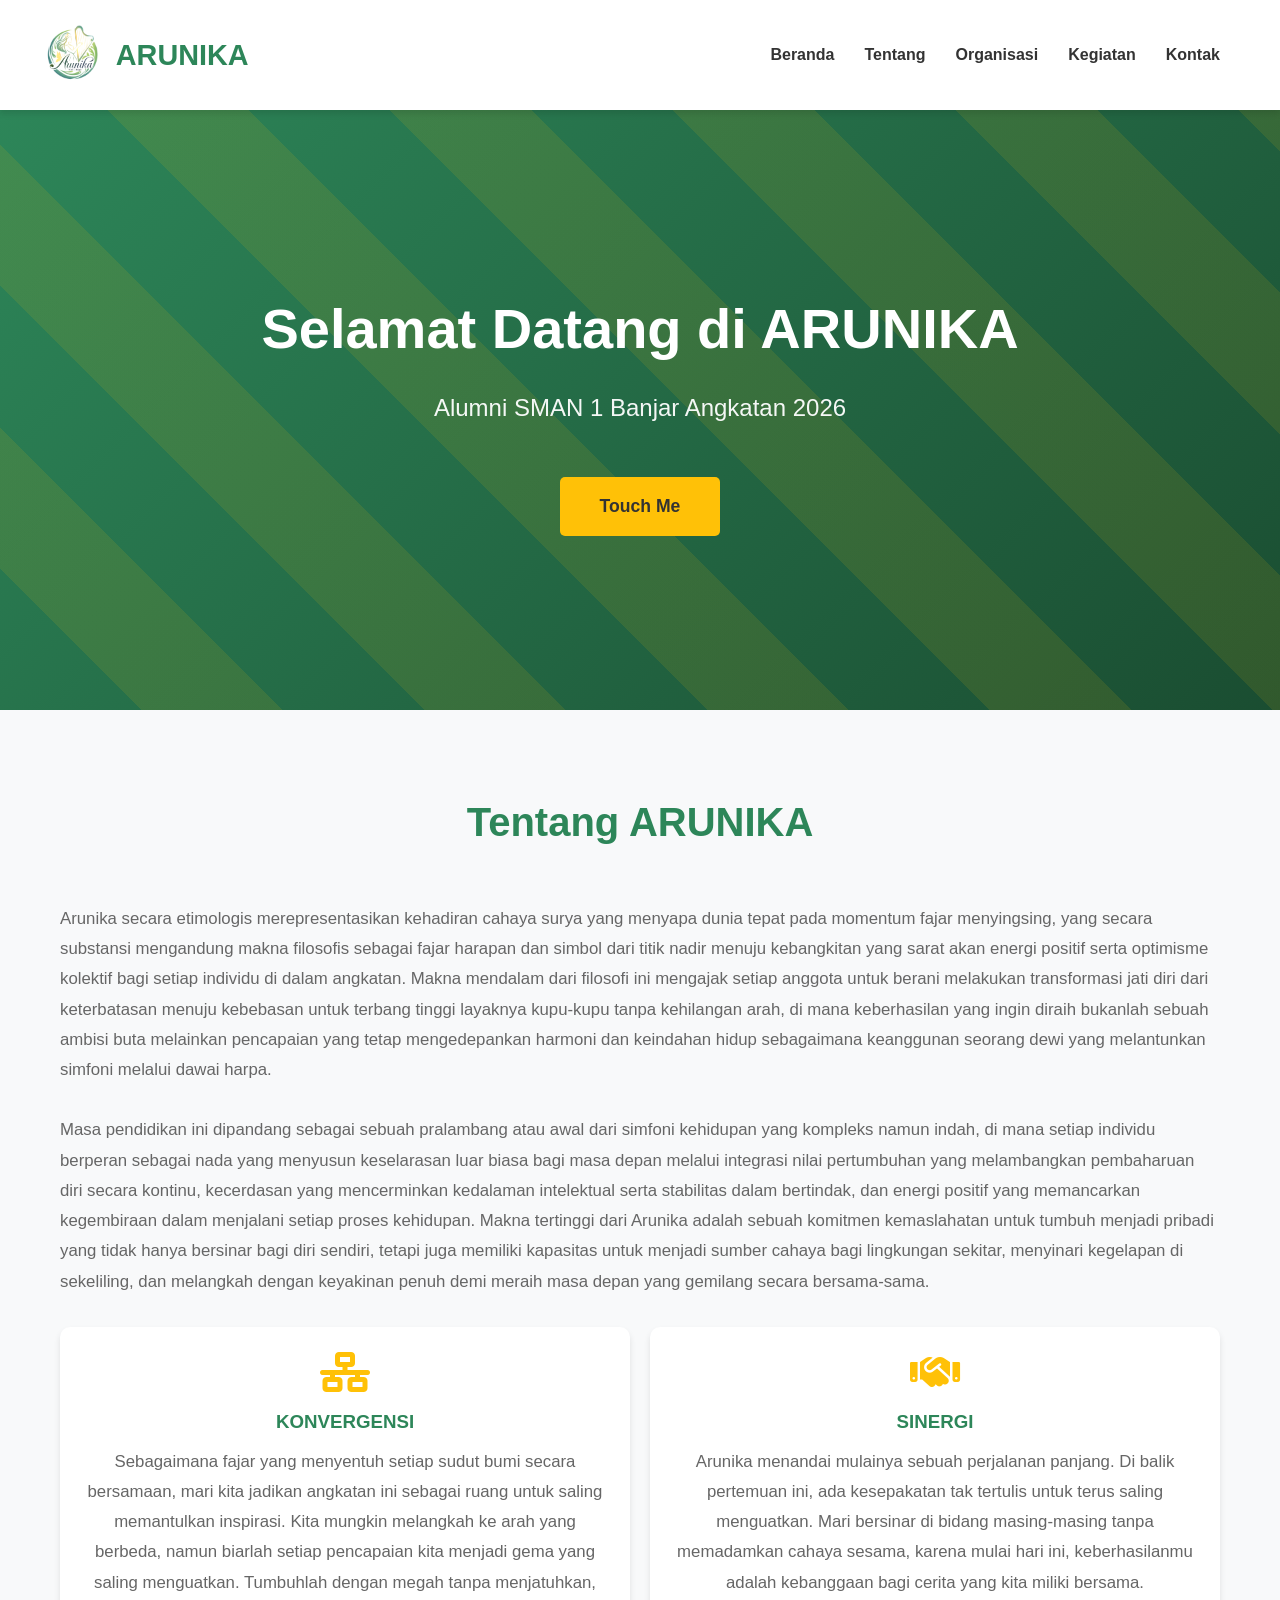
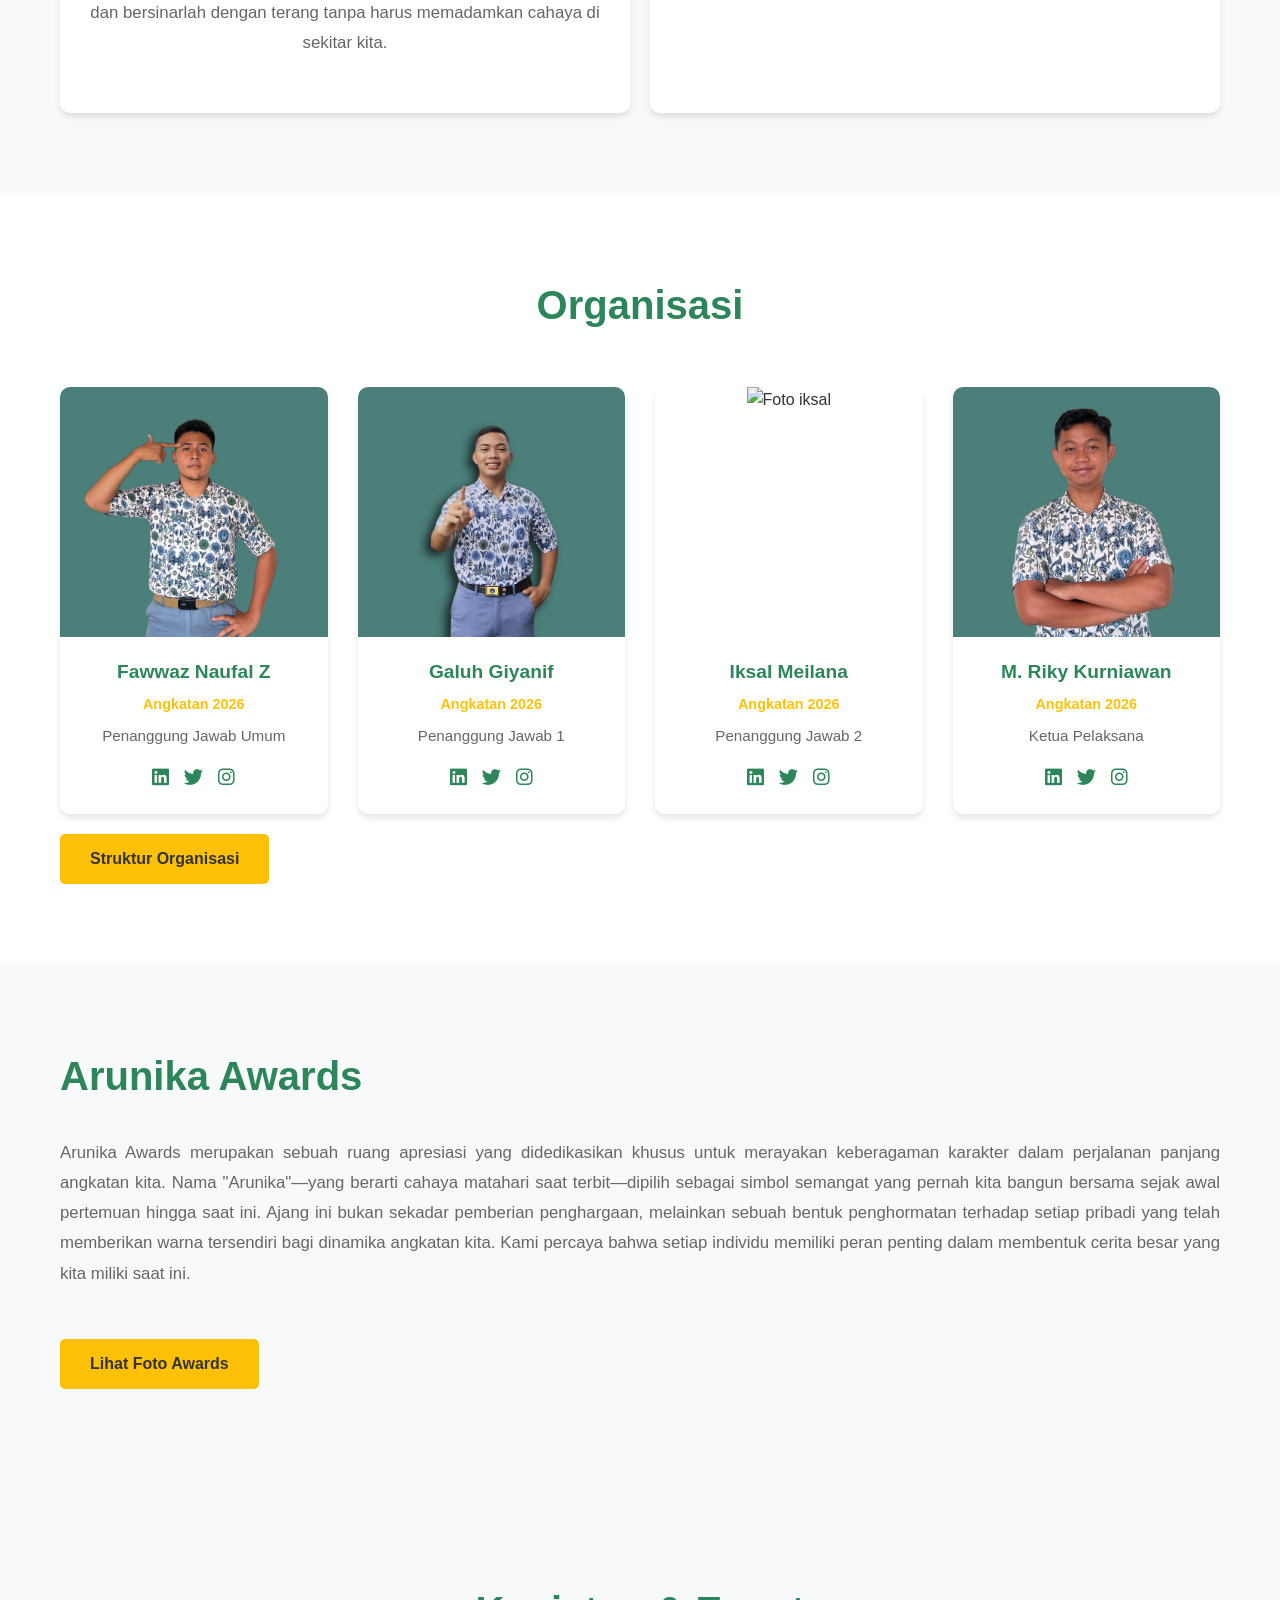
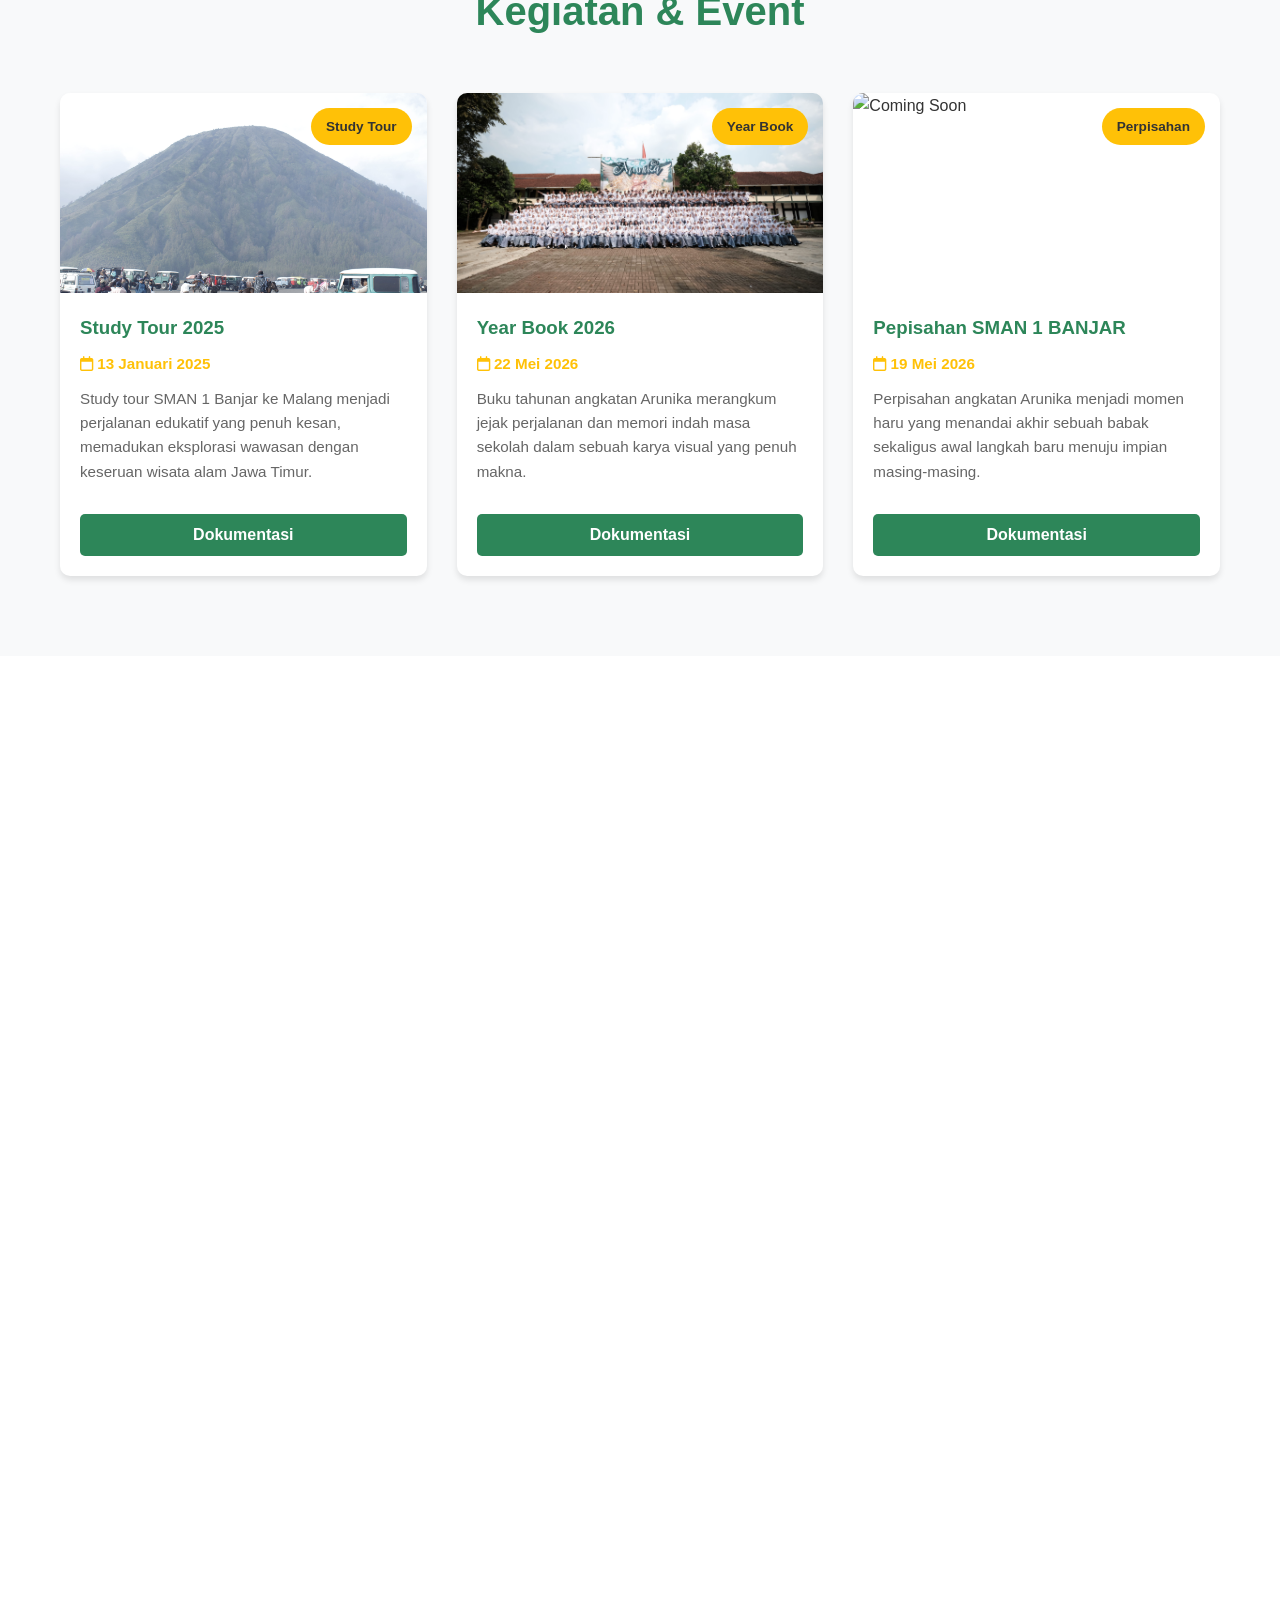
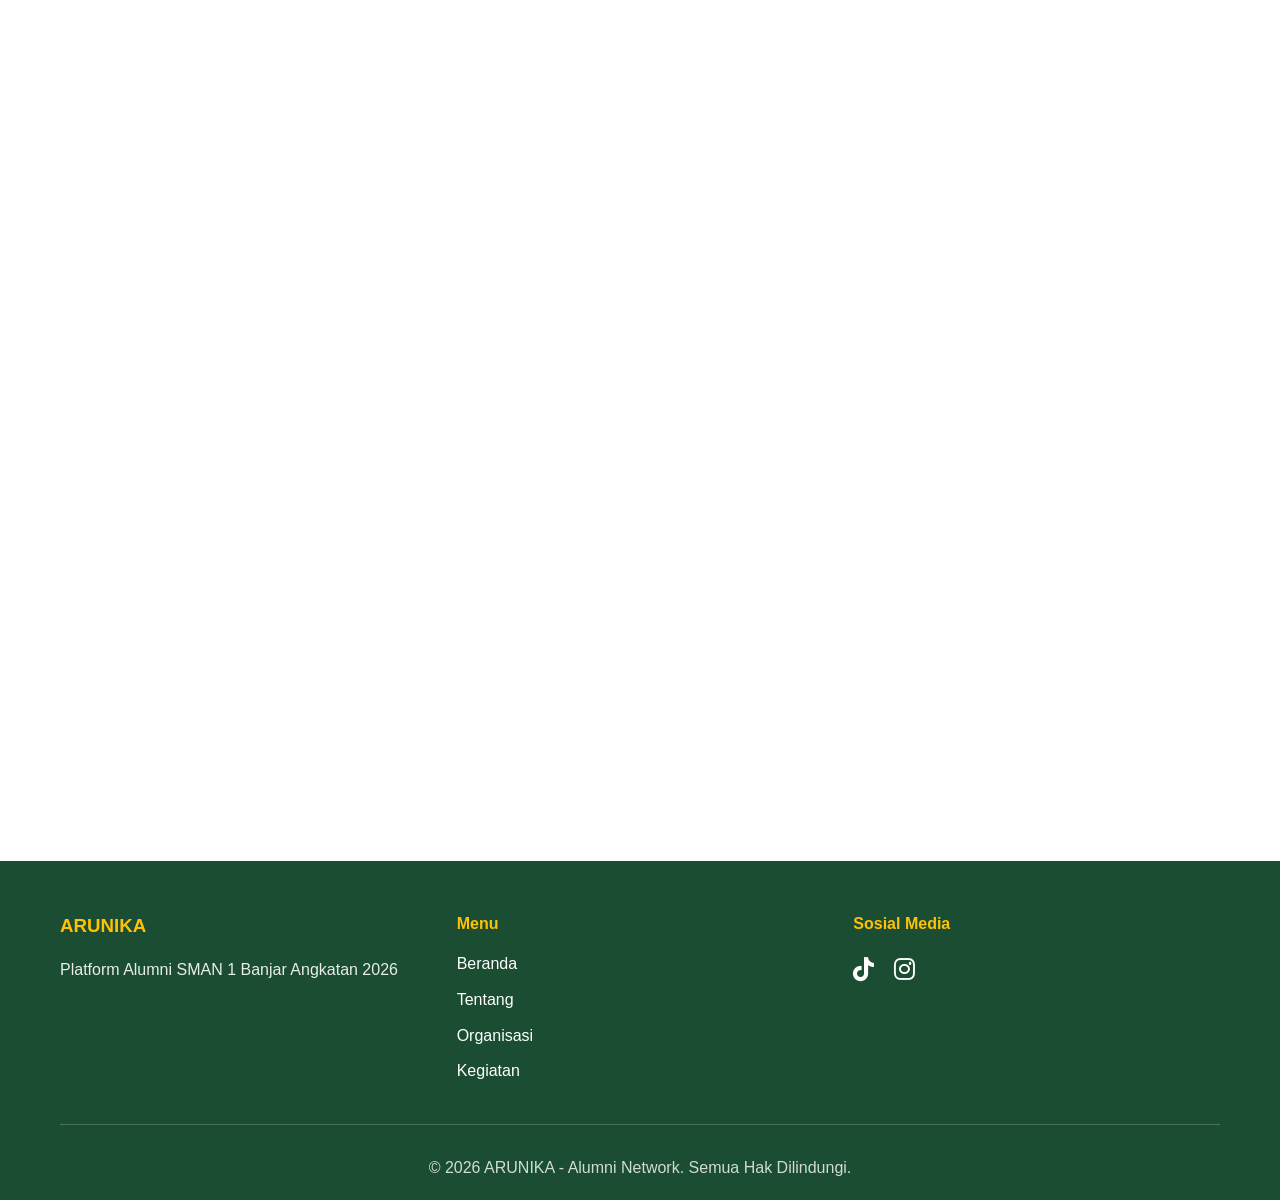
==== commit 3d8f4b73: "update1l" ====
--- a/index.html
+++ b/index.html
@@ -3,7 +3,7 @@
 <head>
     <meta charset="UTF-8">
     <meta name="viewport" content="width=device-width, initial-scale=1.0">
-    <title>ARUNIKA</title>
+    <title>ARUNIKA Home</title>
     <link rel="stylesheet" href="style.css">
     <link rel="stylesheet" href="https://cdnjs.cloudflare.com/ajax/libs/font-awesome/6.4.0/css/all.min.css">
 </head>
@@ -35,7 +35,7 @@
     <section class="hero" id="home">
         <div class="hero-content">
             <h1>Selamat Datang di ARUNIKA</h1>
-            <p>Alumni SMAN 1 Banjar angkatan 2026</p>
+            <p>Alumni SMAN 1 Banjar Angkatan 2026</p>
             <a href="arunika.html" class="btn btn-primary">Touch Me</a>
         </div>
         <div class="hero-overlay"></div>
@@ -291,7 +291,7 @@
             <div class="footer-content">
                 <div class="footer-section">
                     <h3>ARUNIKA</h3>
-                    <p>Platform alumni SMAN 1 Banjar Angkatan 2026</p>
+                    <p>Platform Alumni SMAN 1 Banjar Angkatan 2026</p>
                 </div>
                 <div class="footer-section">
                     <h4>Menu</h4>
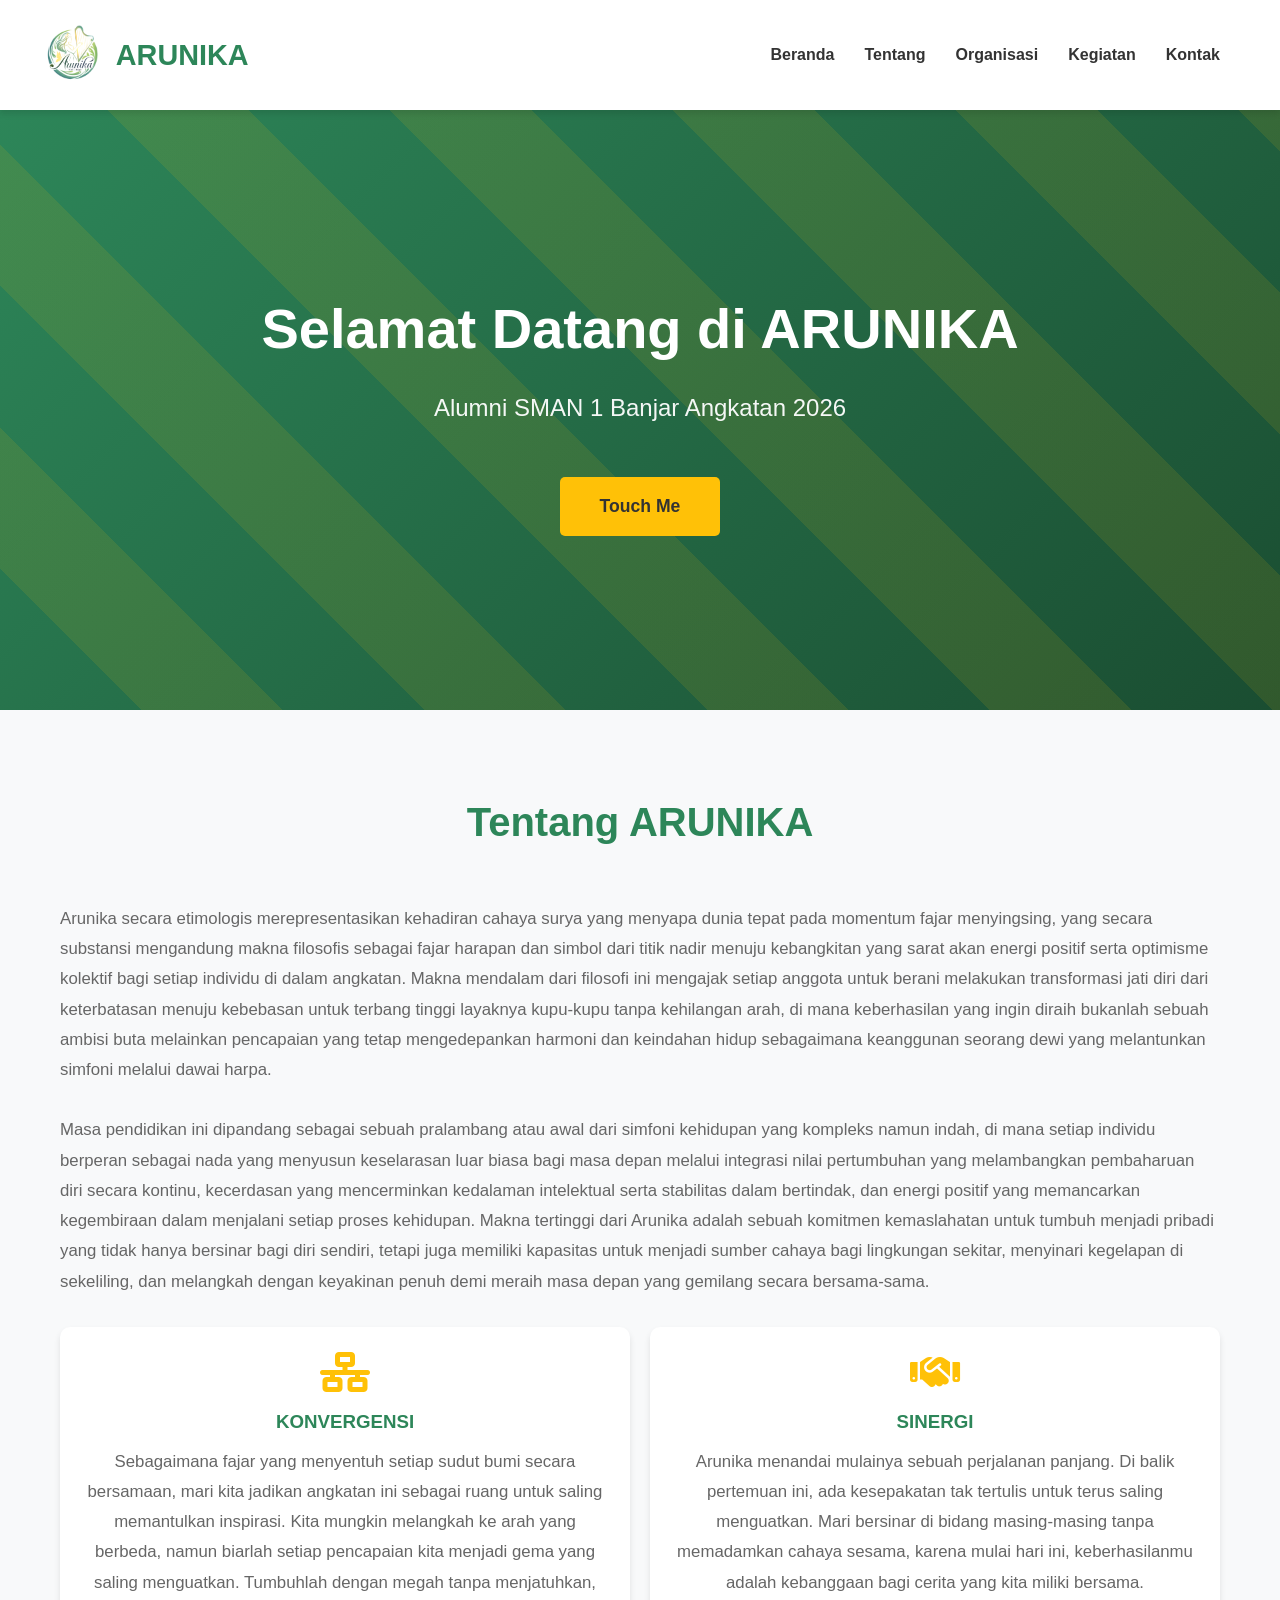
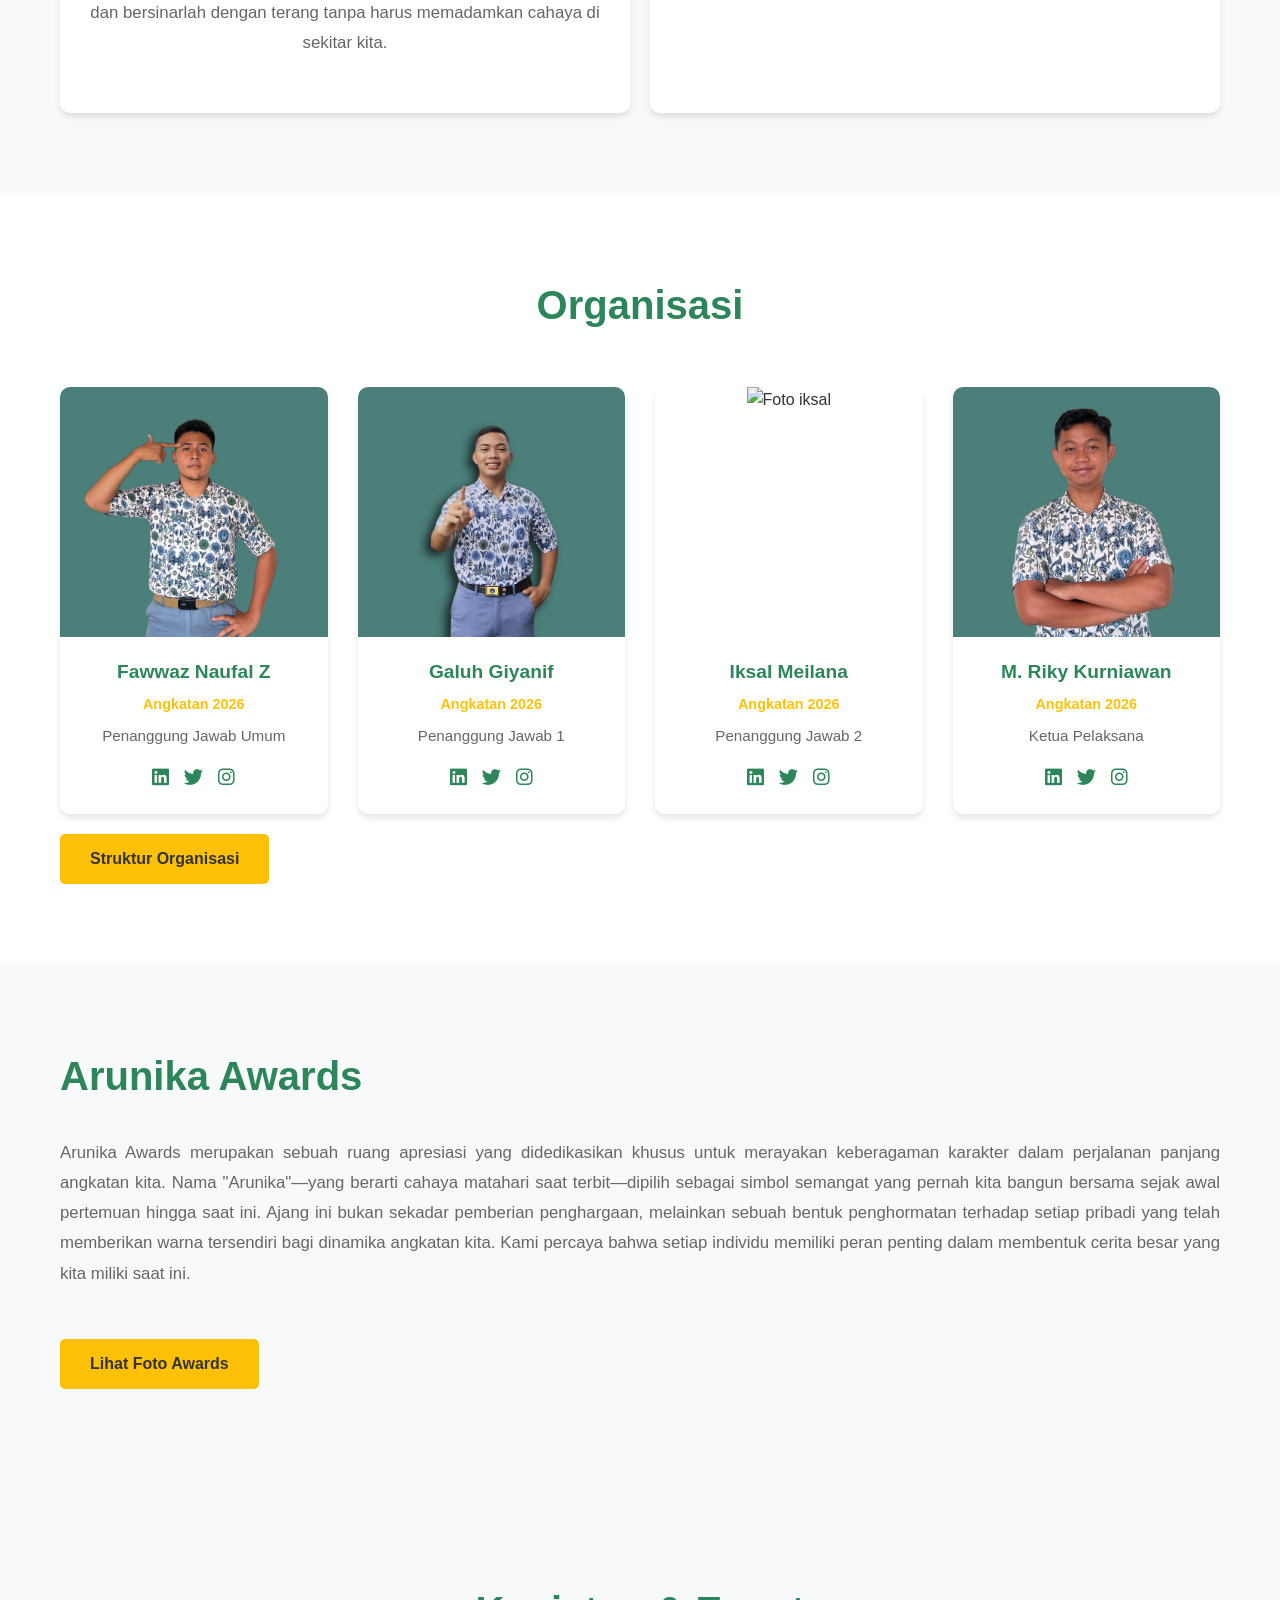
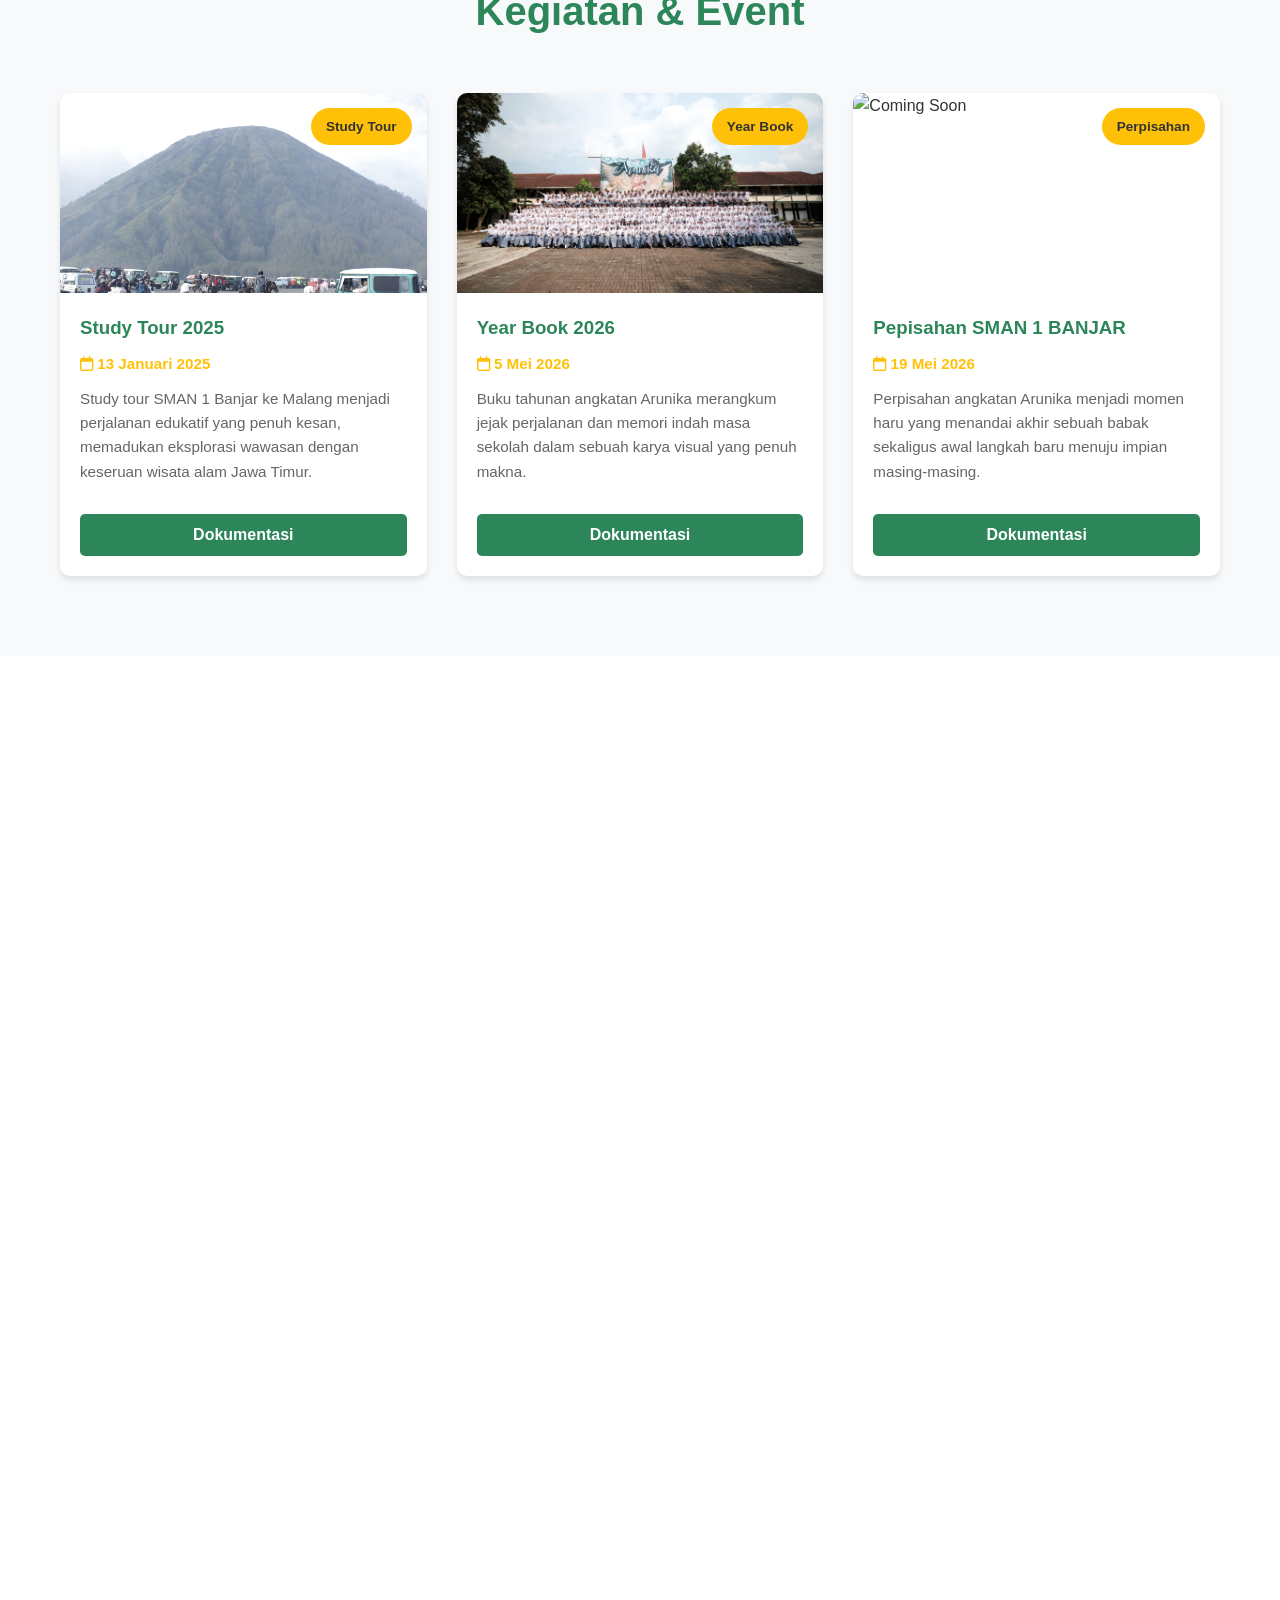
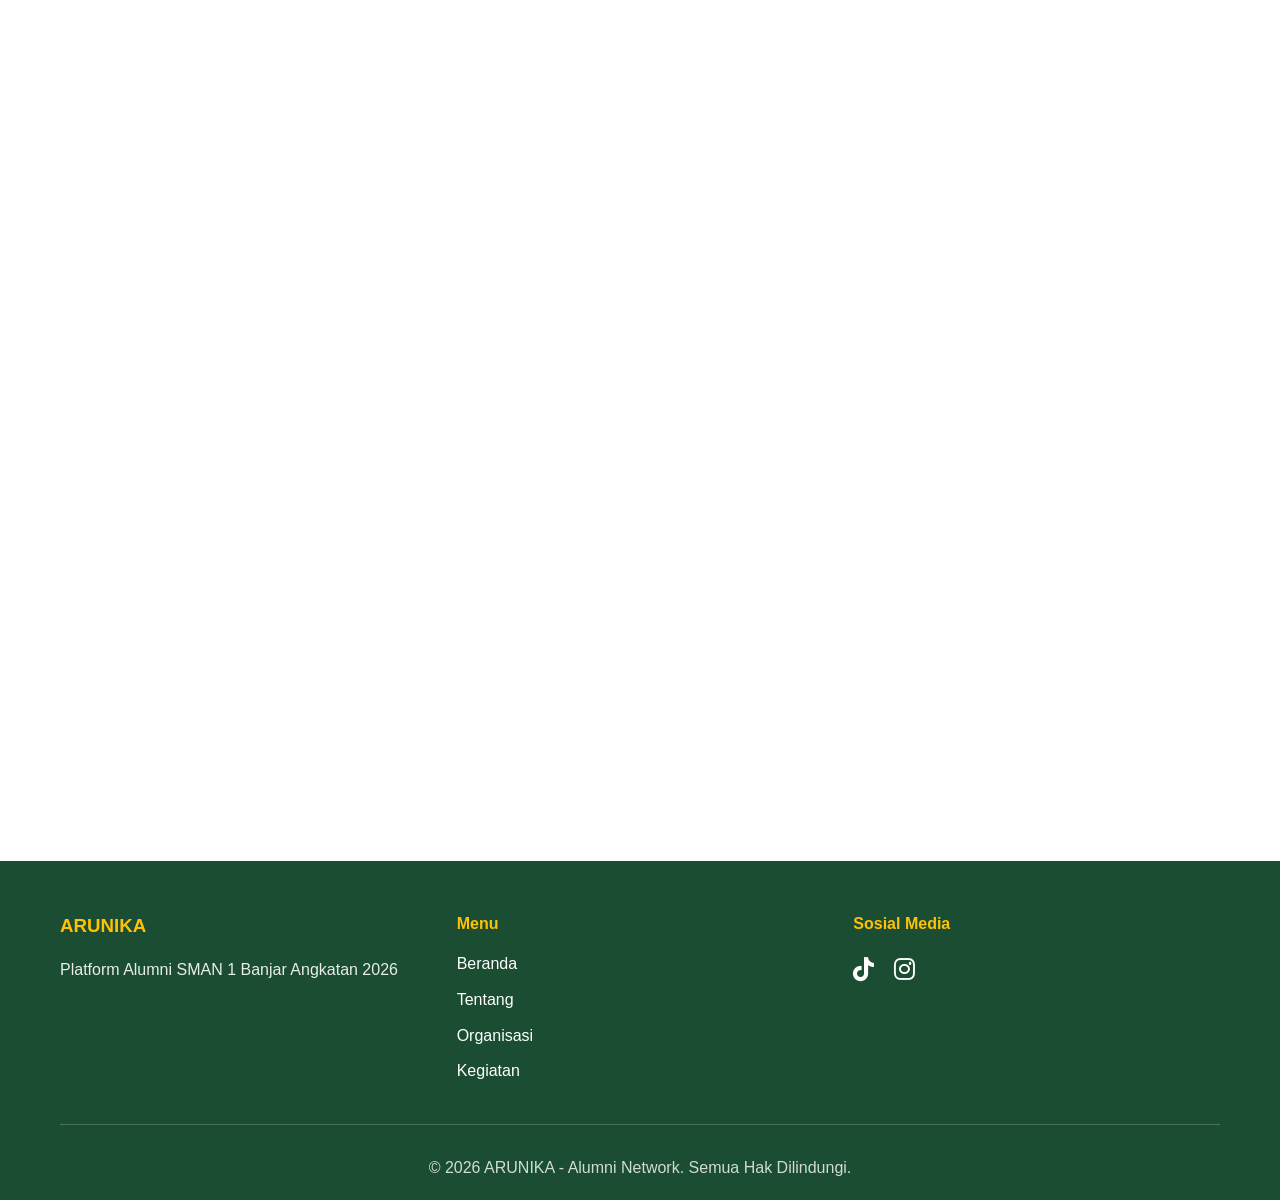
==== commit 3b28a8a9: "update2" ====
--- a/index.html
+++ b/index.html
@@ -180,7 +180,7 @@
                         <span class="badge">Year Book</span>
                     </div>
                     <h3>Year Book 2026</h3>
-                    <p class="date"><i class="far fa-calendar"></i> 22 Mei 2026</p>
+                    <p class="date"><i class="far fa-calendar"></i> 5 Mei 2026</p>
                     <p class="description">Buku tahunan angkatan Arunika merangkum jejak perjalanan dan memori indah masa sekolah dalam sebuah karya visual yang penuh makna.</p>
                     <button class="btn btn-secondary openModalBtn" 
                     data-judul="Year Book" 
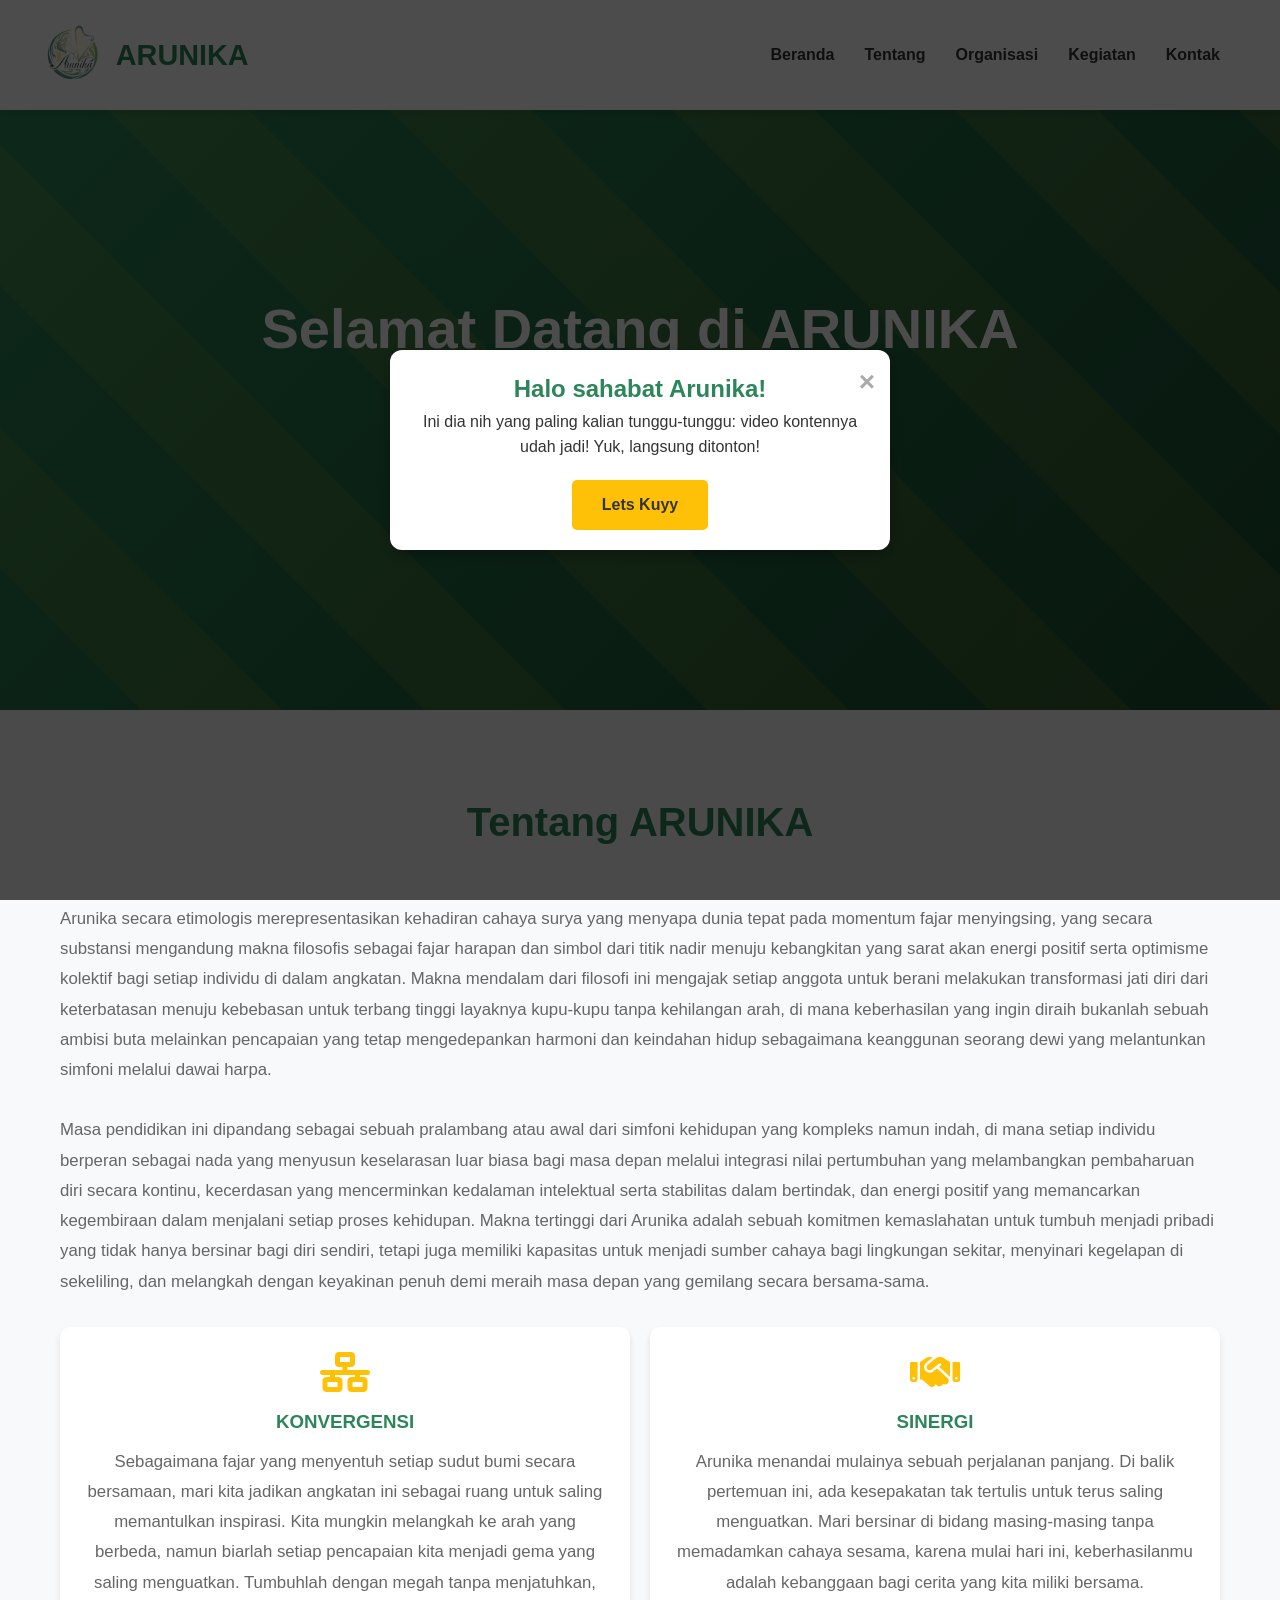
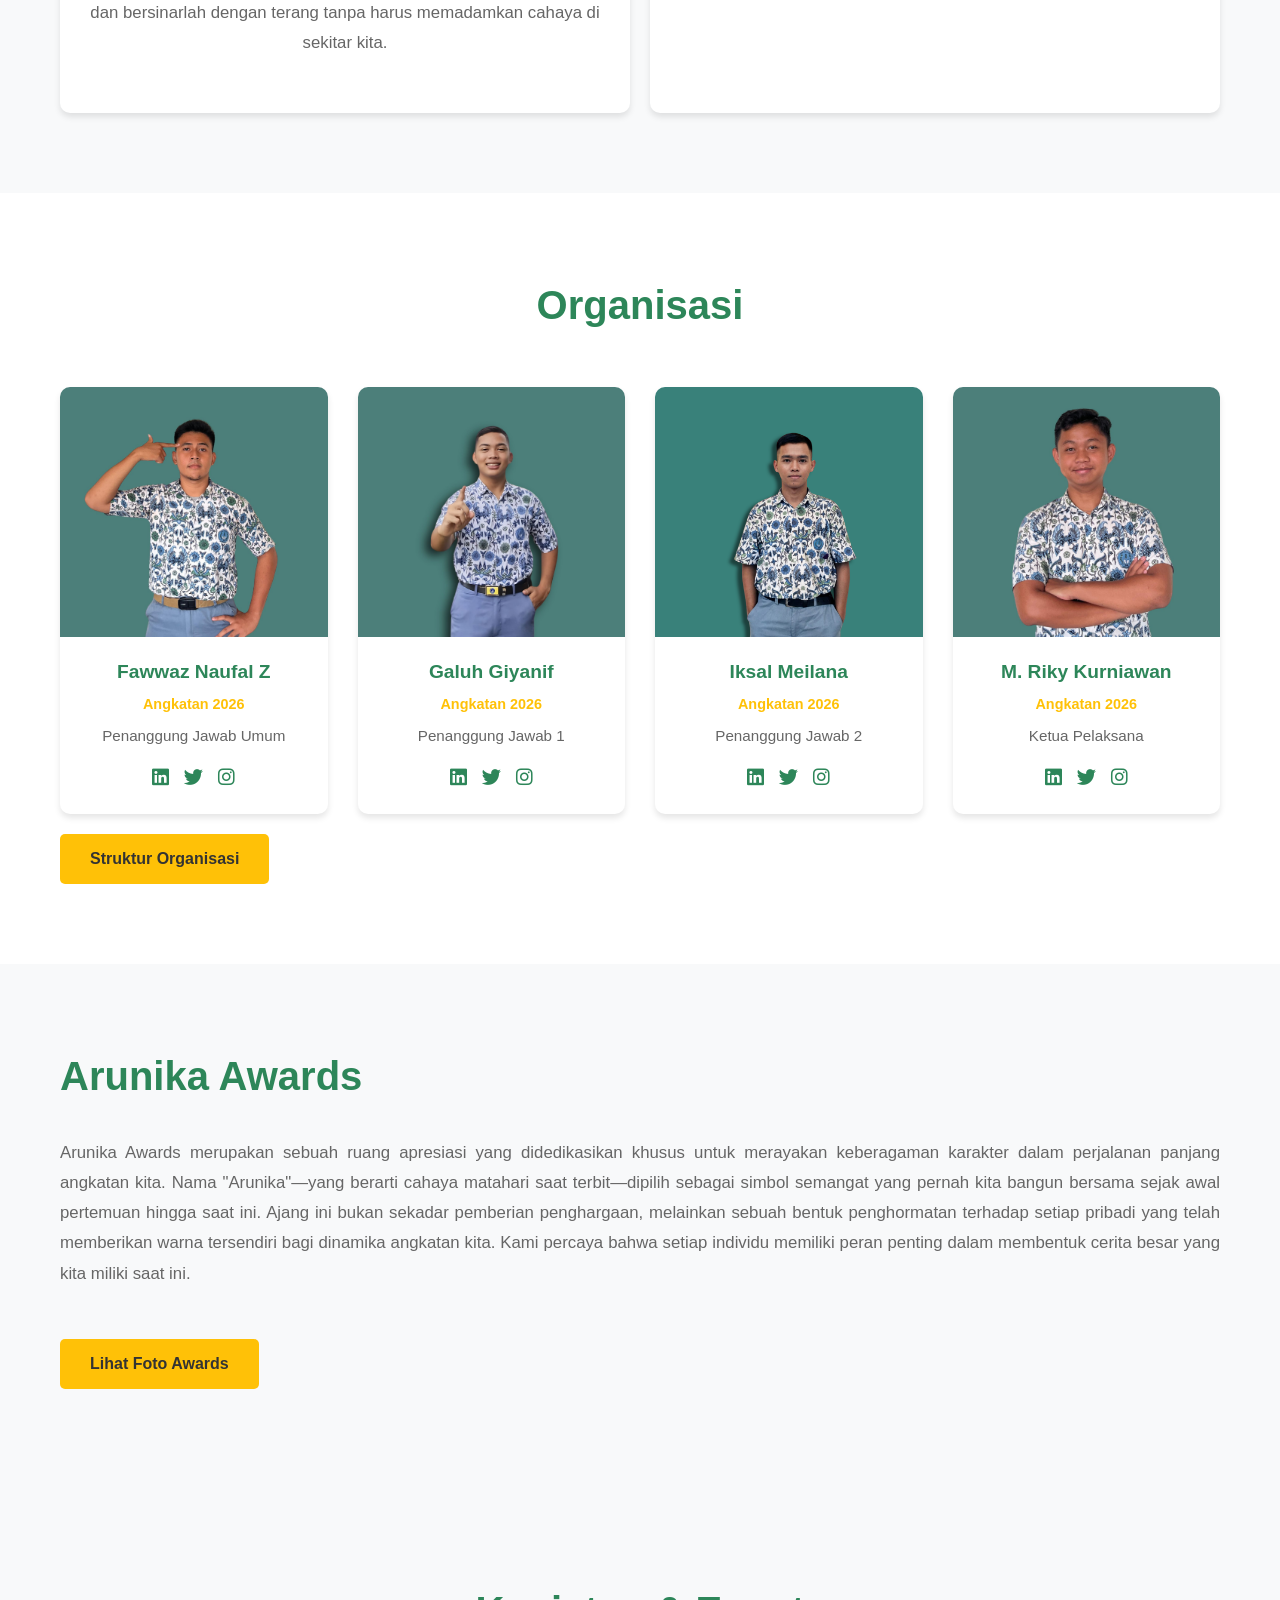
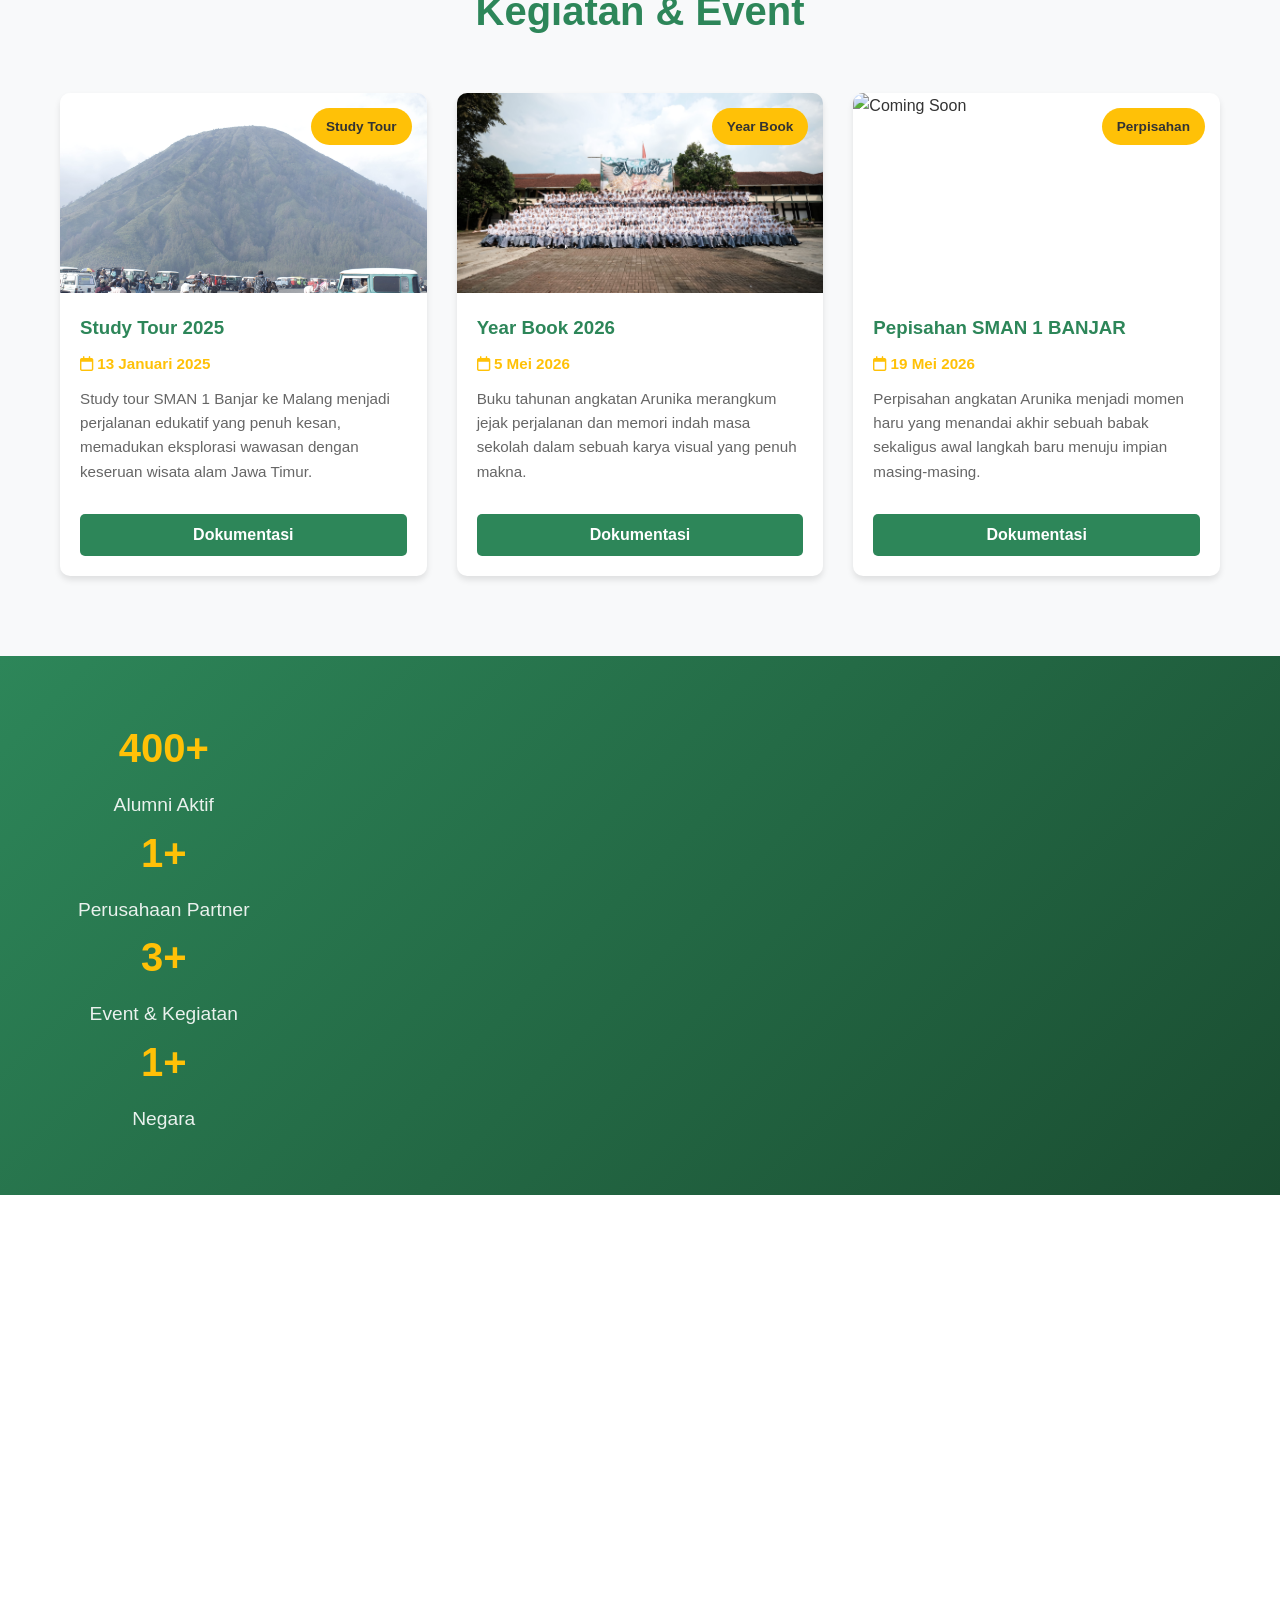
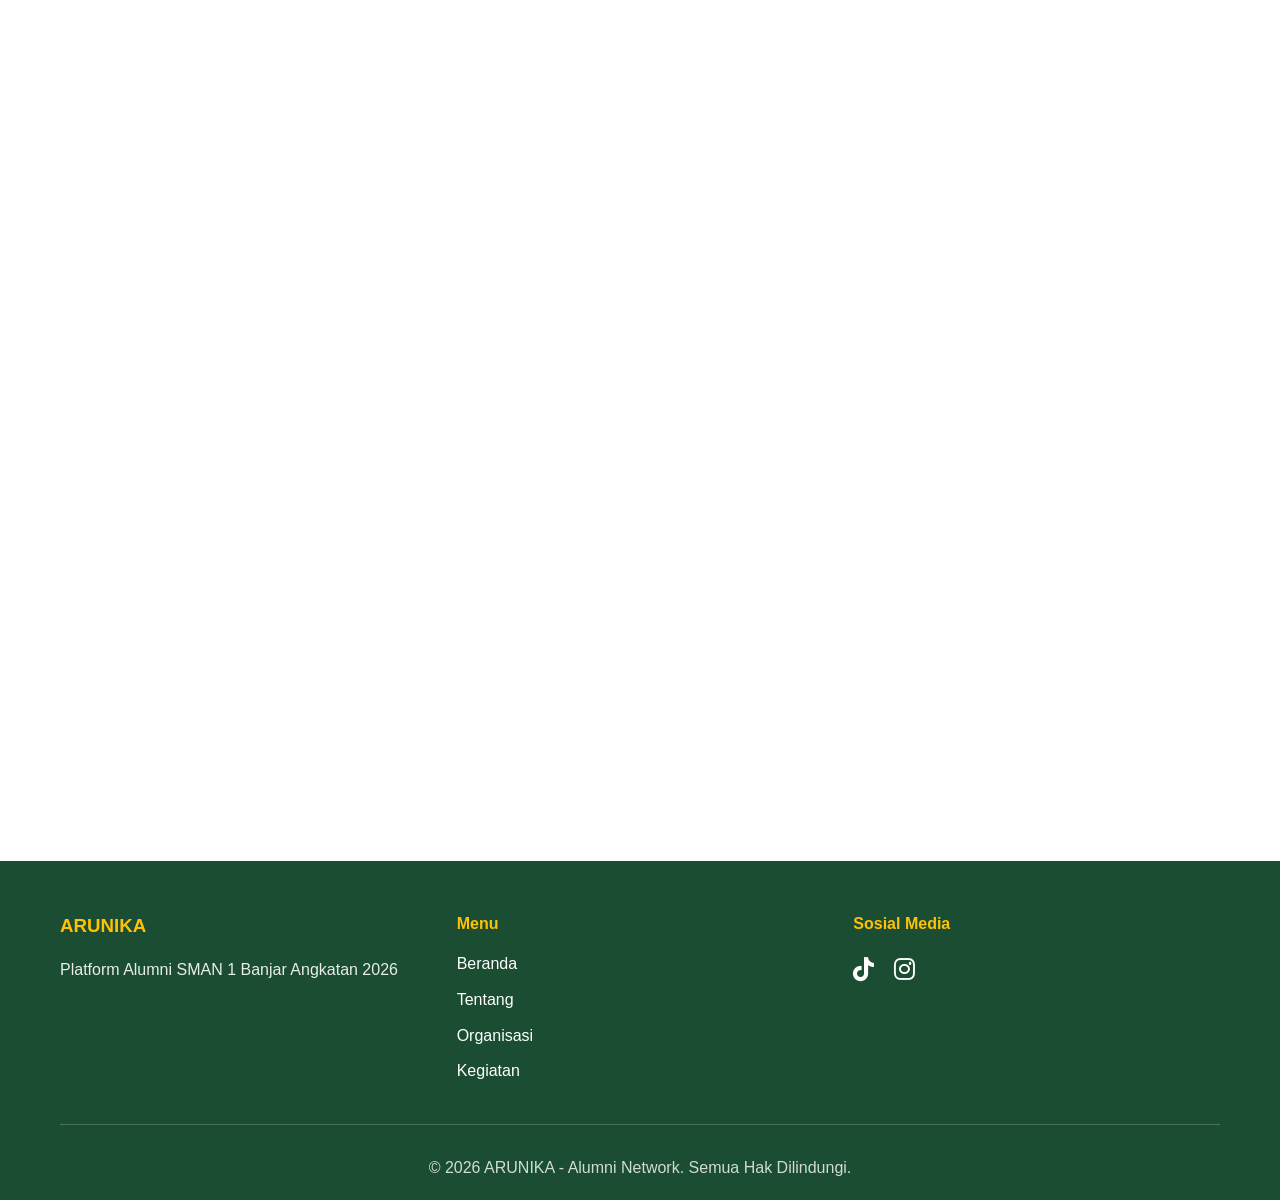
==== commit 6087be40: "update3" ====
--- a/index.html
+++ b/index.html
@@ -9,7 +9,6 @@
 </head>
 <body>
 
-    <!-- Navigation Bar -->
     <nav class="navbar">
         <div class="container nav-container">
             <div class="logo">
@@ -31,6 +30,14 @@
         </div>
     </nav>
 
+<div id="iklanModal" class="modal-overlayB">
+    <div class="modal-content">
+    <span class="close-btnq" onclick="tutupIklan()">&times;</span>
+    <h2>Halo sahabat Arunika!</h2>
+    <p>Ini dia nih yang paling kalian tunggu-tunggu: video kontennya udah jadi! Yuk, langsung ditonton!</p>
+    <a class="btn btn-primary" href="https://drive.google.com/drive/folders/12DT_zA0mgA_F__ke_1fahFfPYzX7ZJUG?usp=sharing" style="margin-top: 20px;">Lets Kuyy</a>
+    </div>
+</div>
 
     <section class="hero" id="home">
         <div class="hero-content">
@@ -99,7 +106,7 @@
 
                 <div class="alumni-card">
                     <div class="alumni-image">
-                        <img src="https://via.placeholder.com/250x250/ffc107/333333?text=Alumni+3" alt="Foto iksal">
+                        <img src="asset/img/pj/iksal.png" alt="Foto iksal">
                     </div>
                     <h3>Iksal Meilana</h3>
                     <p class="angkatan">Angkatan 2026</p>
--- a/style.css
+++ b/style.css
@@ -170,6 +170,69 @@
     gap: 10px; /* biar video tetap di tengah */
     overflow: hidden;
     border-radius: 12px; /* agar sudutnya rapi */
+}
+
+/* Overlay menutupi seluruh layar */
+.modal-overlayB {
+  display: none; /* Tersembunyi saat awal */
+  position: fixed;
+  top: 0;
+  left: 0;
+  width: 100%;
+  height: 100%;
+  background-color: rgba(0, 0, 0, 0.7); /* Latar belakang agak transparan */
+  z-index: 9999; /* Memastikan berada di paling depan */
+  justify-content: center;
+  align-items: center;
+  opacity: 0;
+  transition: opacity 0.4s ease;
+}
+
+/* Kotak Konten Iklan */
+.modal-content {
+  background-color: #fff;
+  padding: 20px;
+  border-radius: 12px;
+  max-width: 500px;
+  width: 90%;
+  position: relative;
+  text-align: center;
+  box-shadow: 0 5px 15px rgba(0,0,0,0.3);
+  font-family: sans-serif;
+}
+
+.modal-content h2 {
+    color: var(--primary-green);
+}
+
+/* Gambar Iklan agar responsif */
+.iklan-img {
+  width: 100%;
+  height: auto;
+  border-radius: 6px;
+  margin-top: 15px;
+}
+
+/* Tombol Tutup (X) */
+.close-btnq {
+  position: absolute;
+  top: 10px;
+  right: 15px;
+  font-size: 28px;
+  font-weight: bold;
+  color: #aaa;
+  cursor: pointer;
+  transition: color 0.2s;
+}
+
+.close-btnq:hover {
+  color: #333;
+}
+
+/* Kelas bantuan untuk memunculkan modal dengan animasi */
+.modal-overlayB.show {
+  display: flex !important;
+  opacity: 1;
 }
 
 /* Videonya */
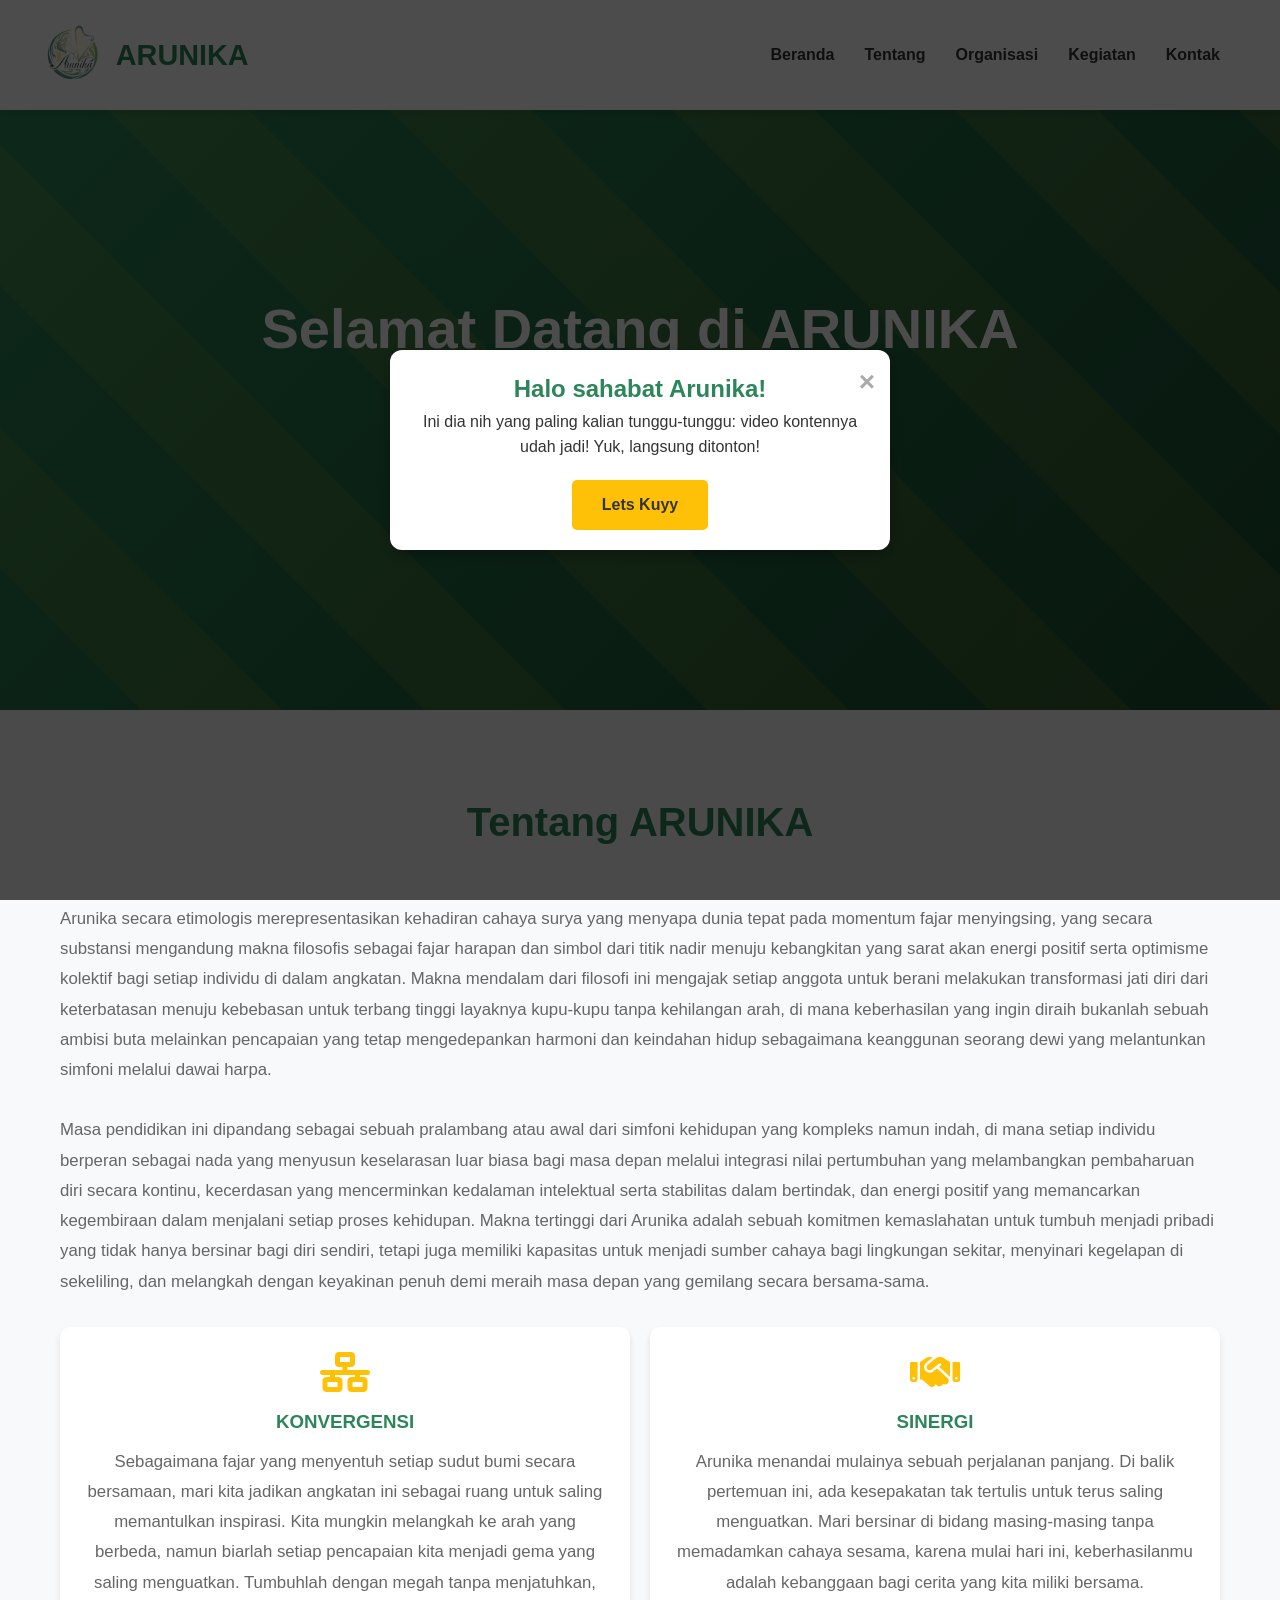
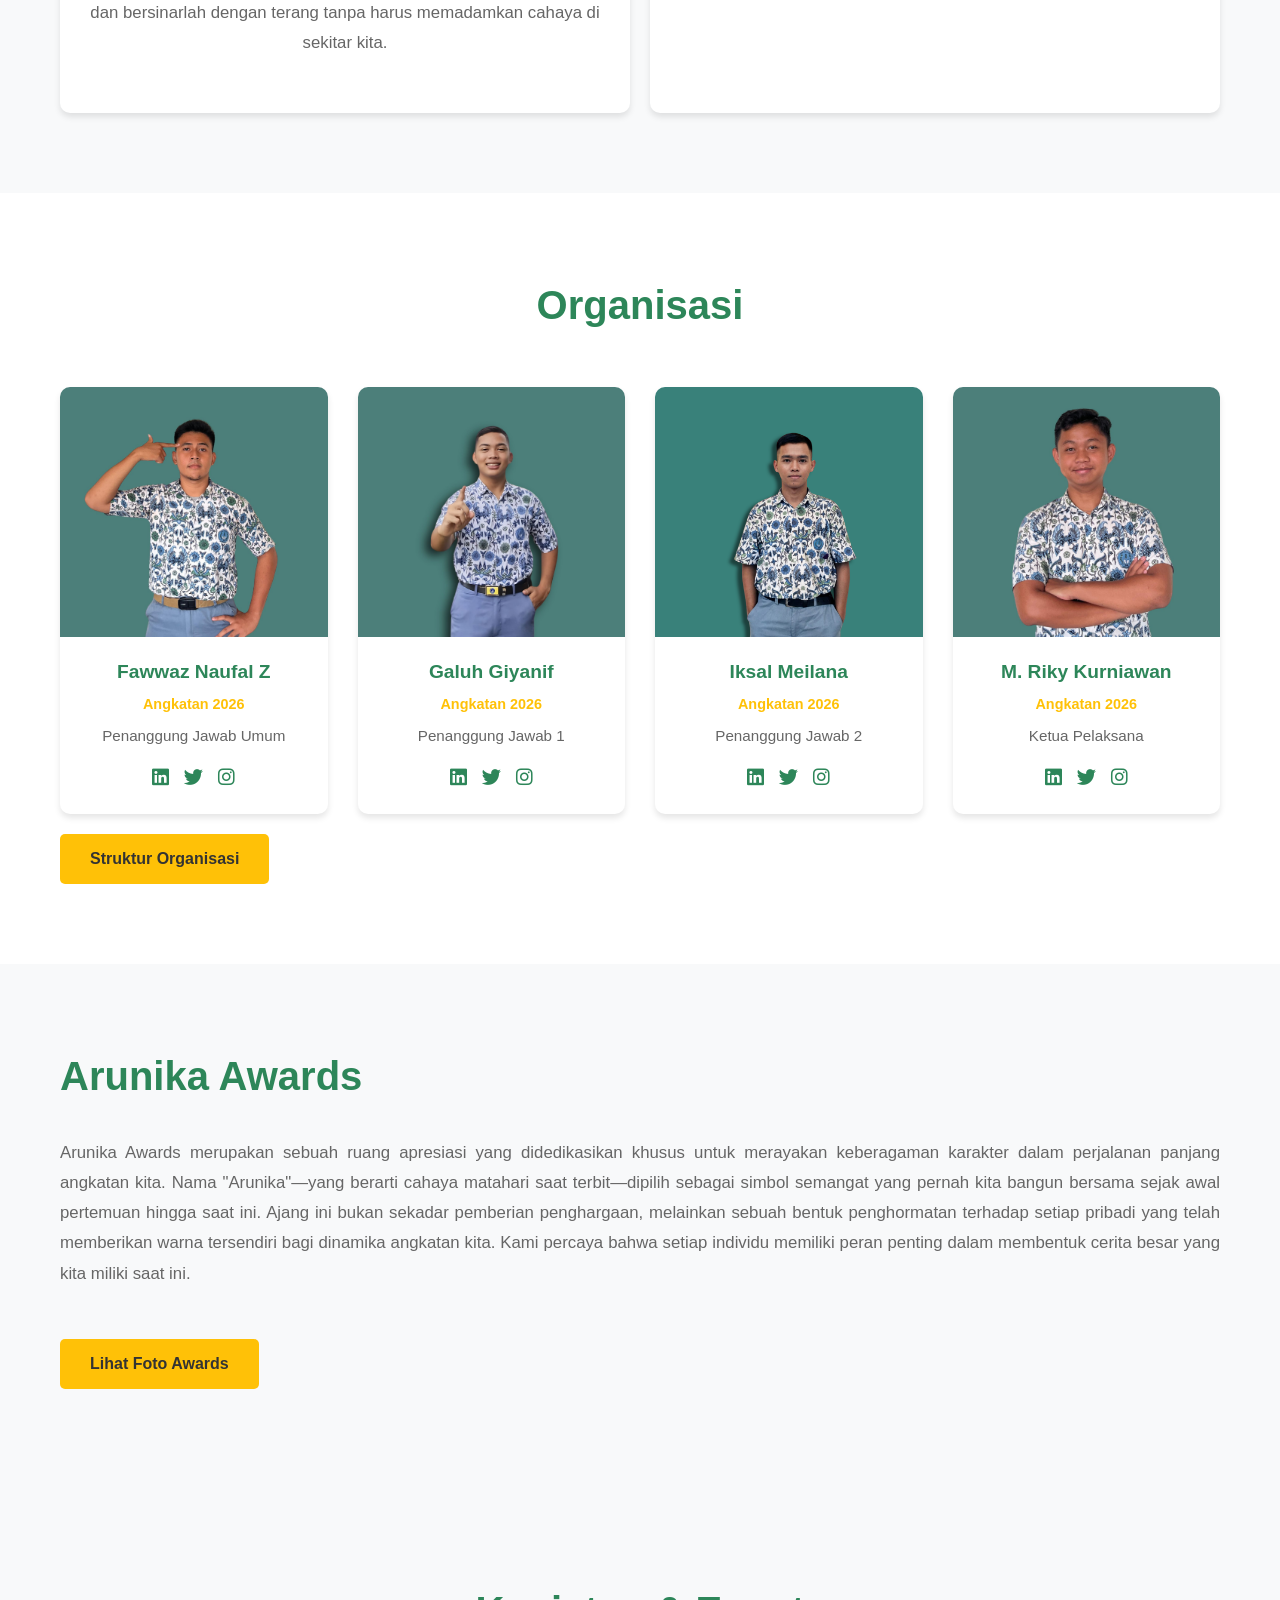
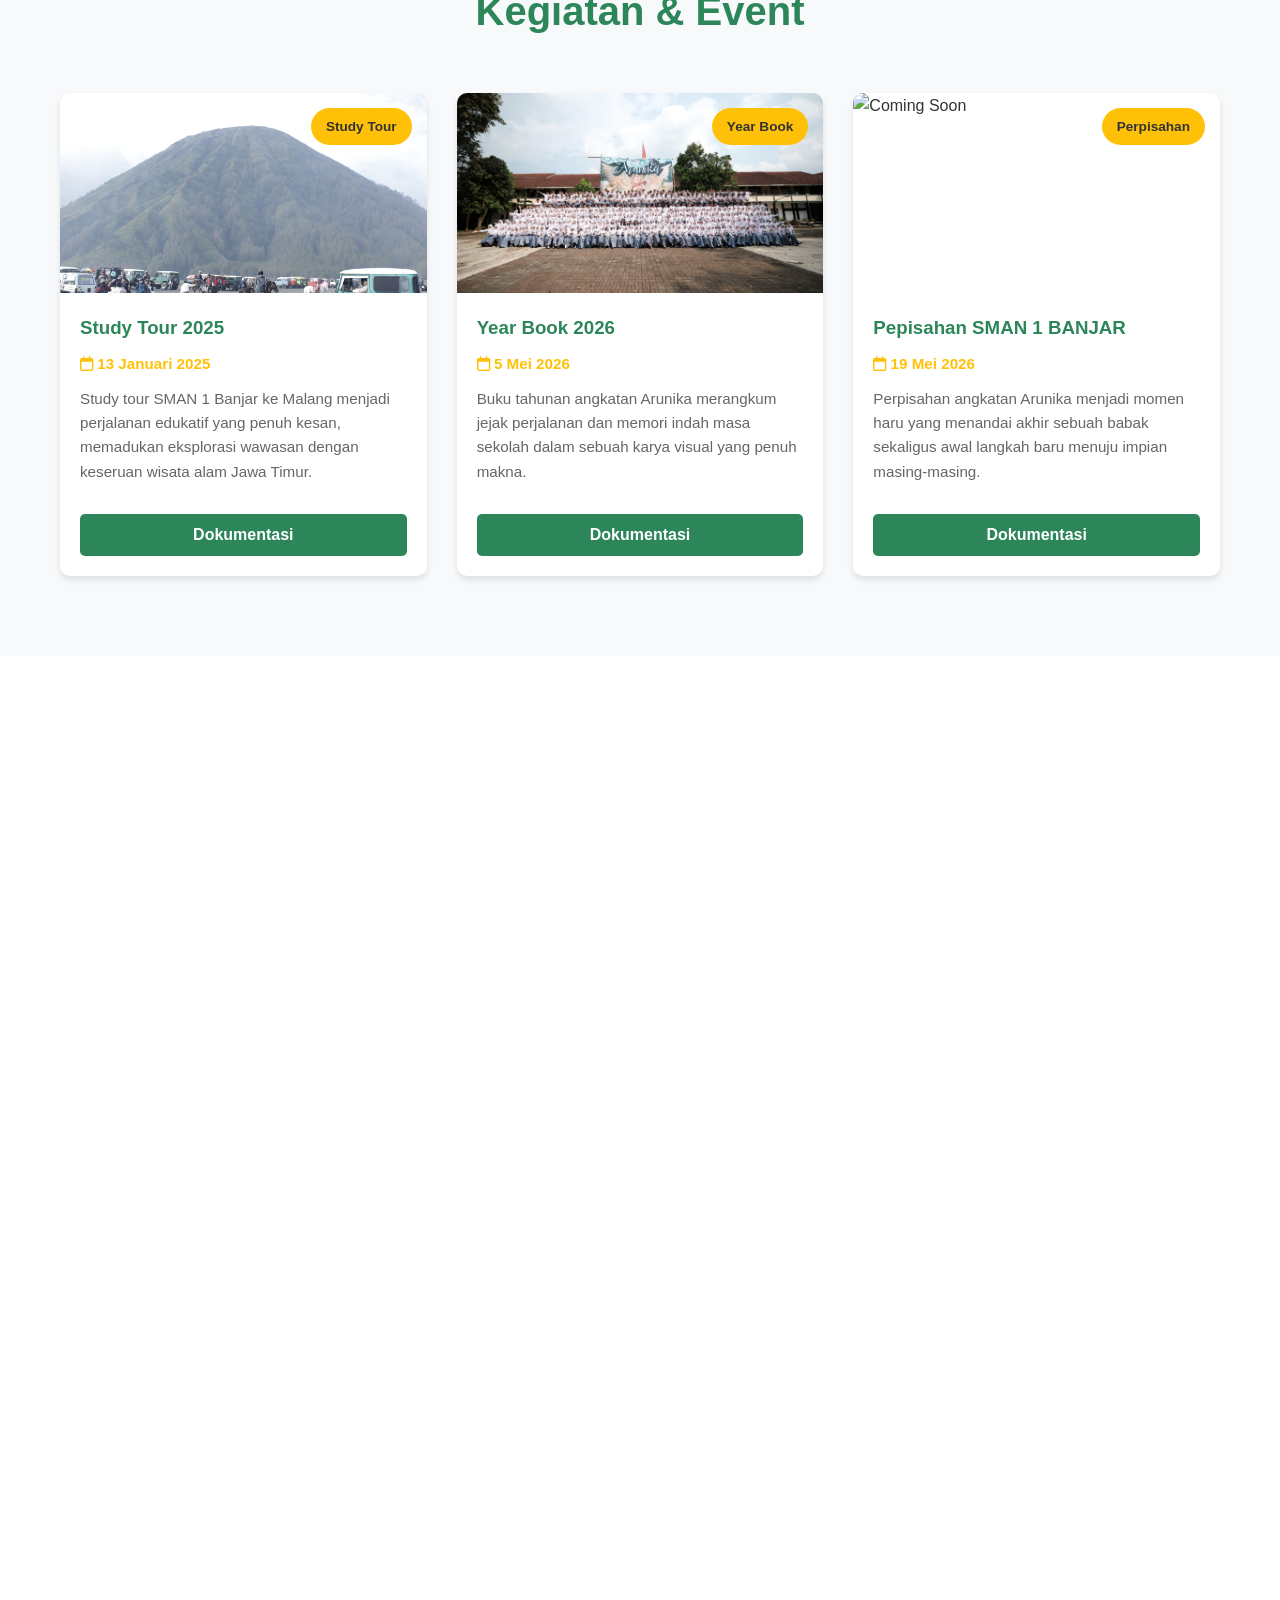
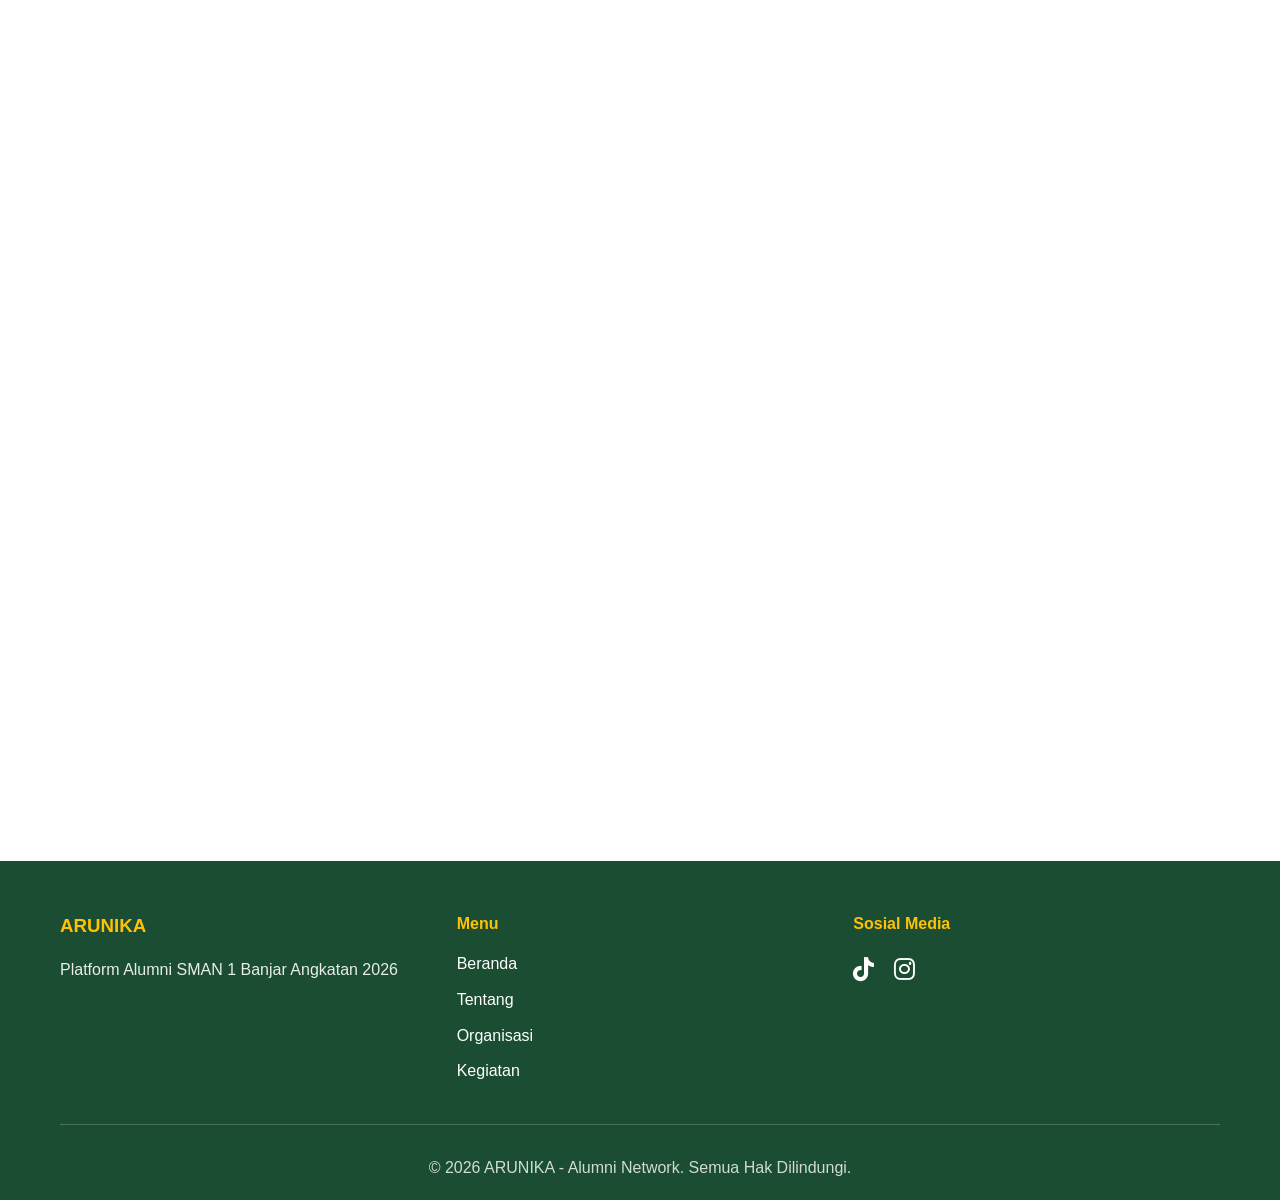
==== commit a922659c: "update3" ====
--- a/index.html
+++ b/index.html
@@ -208,8 +208,7 @@
                     <p class="description">Perpisahan angkatan Arunika menjadi momen haru yang menandai akhir sebuah babak sekaligus awal langkah baru menuju impian masing-masing.</p>
                     <button class="btn btn-secondary openModalBtn" 
                     data-judul="Perpisahan" 
-                    data-l1-nama="Coming Soon" data-l1-url=""
-                    data-l2-nama="Coming Soon" data-l2-url="">
+                    data-l1-nama="Drive1" data-l1-url="https://drive.google.com/drive/folders/1z0n15d1Dvron48uJYUn5xZgMN-kmUpvB?usp=sharing">
                     Dokumentasi
                     </button>
                 </div>
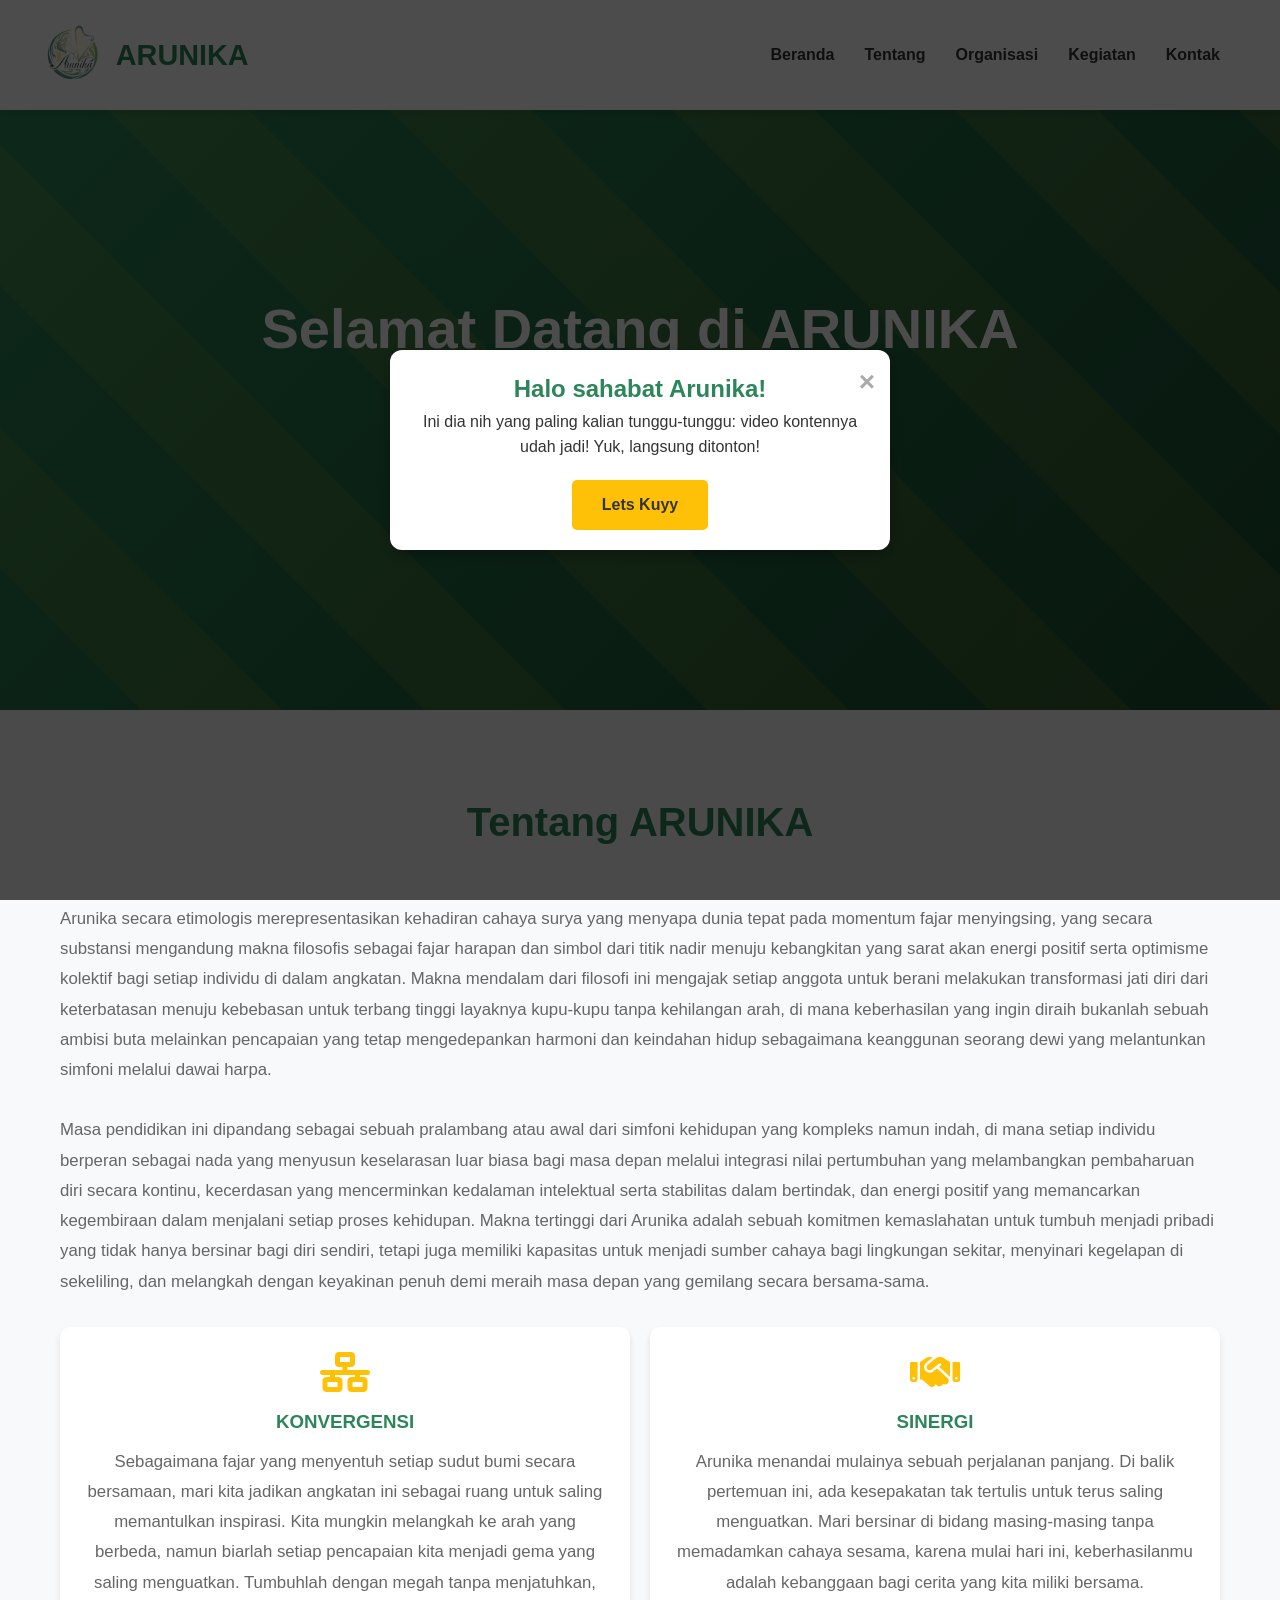
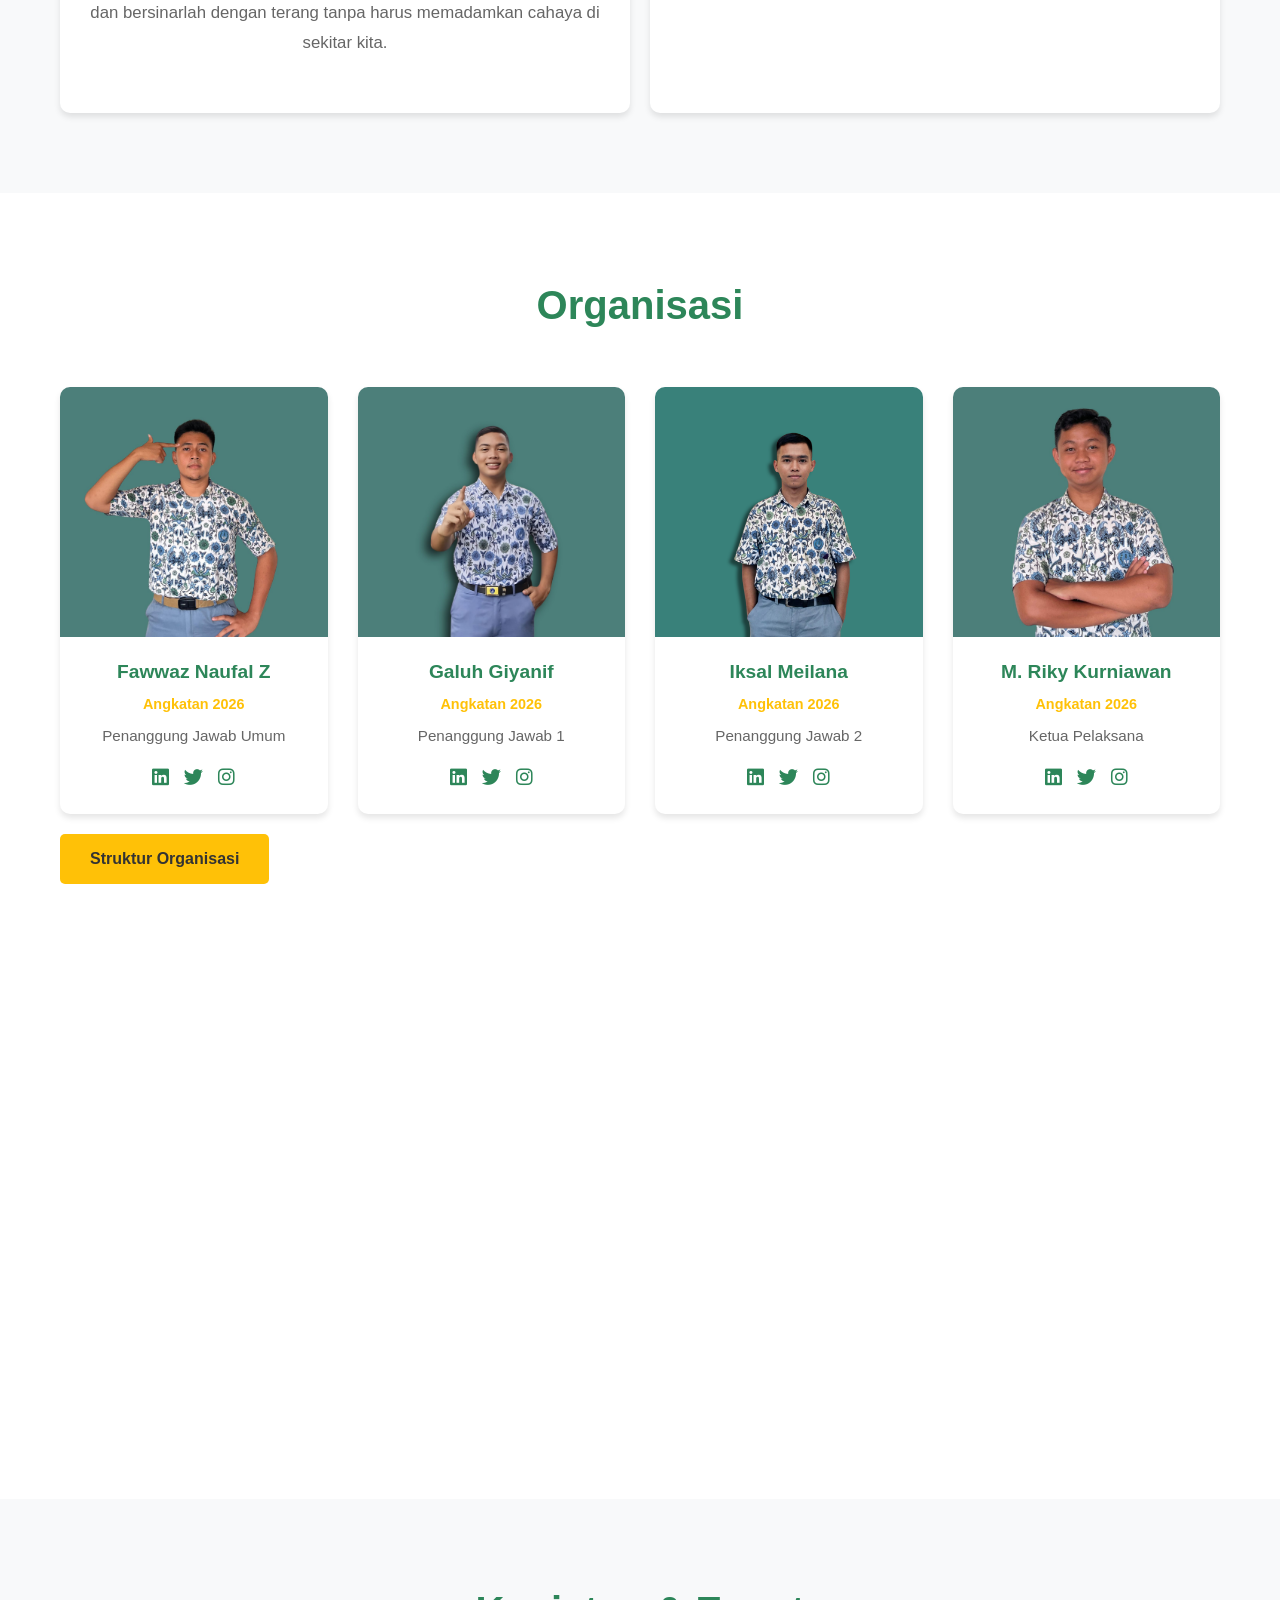
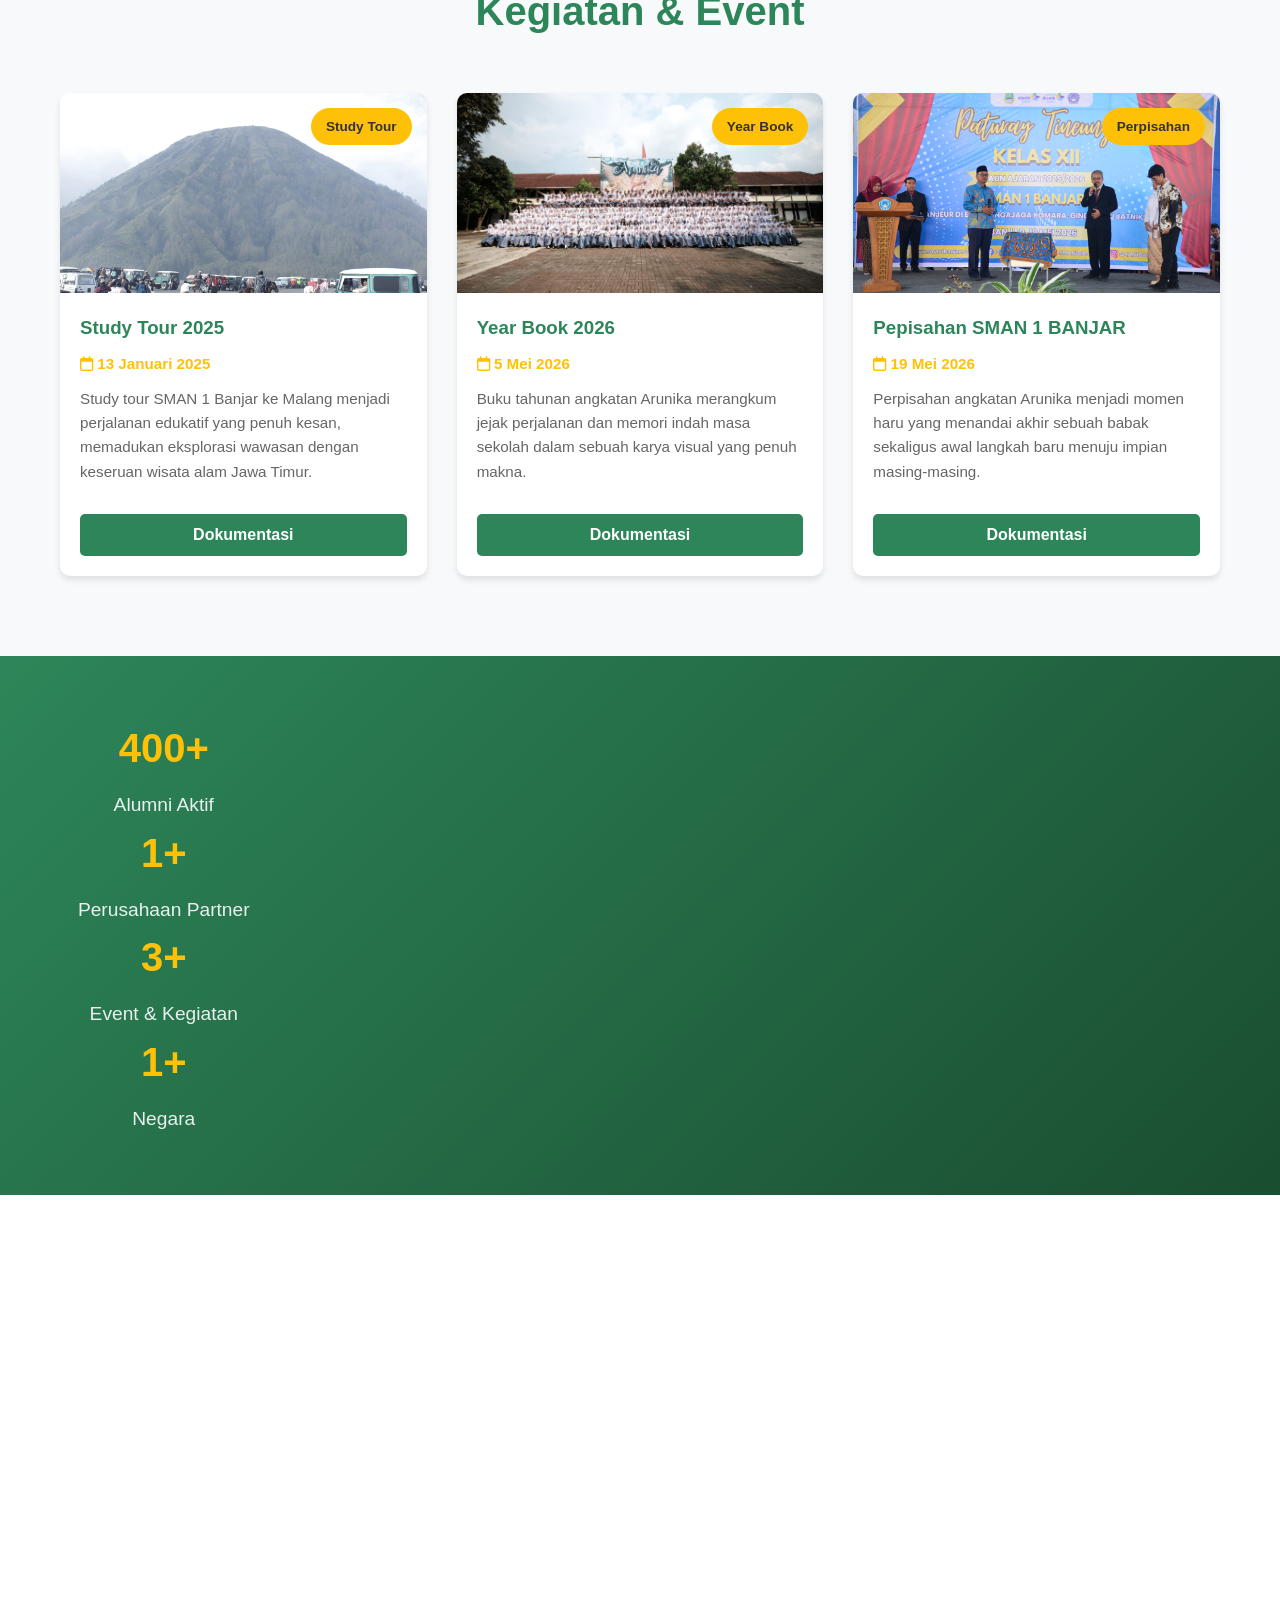
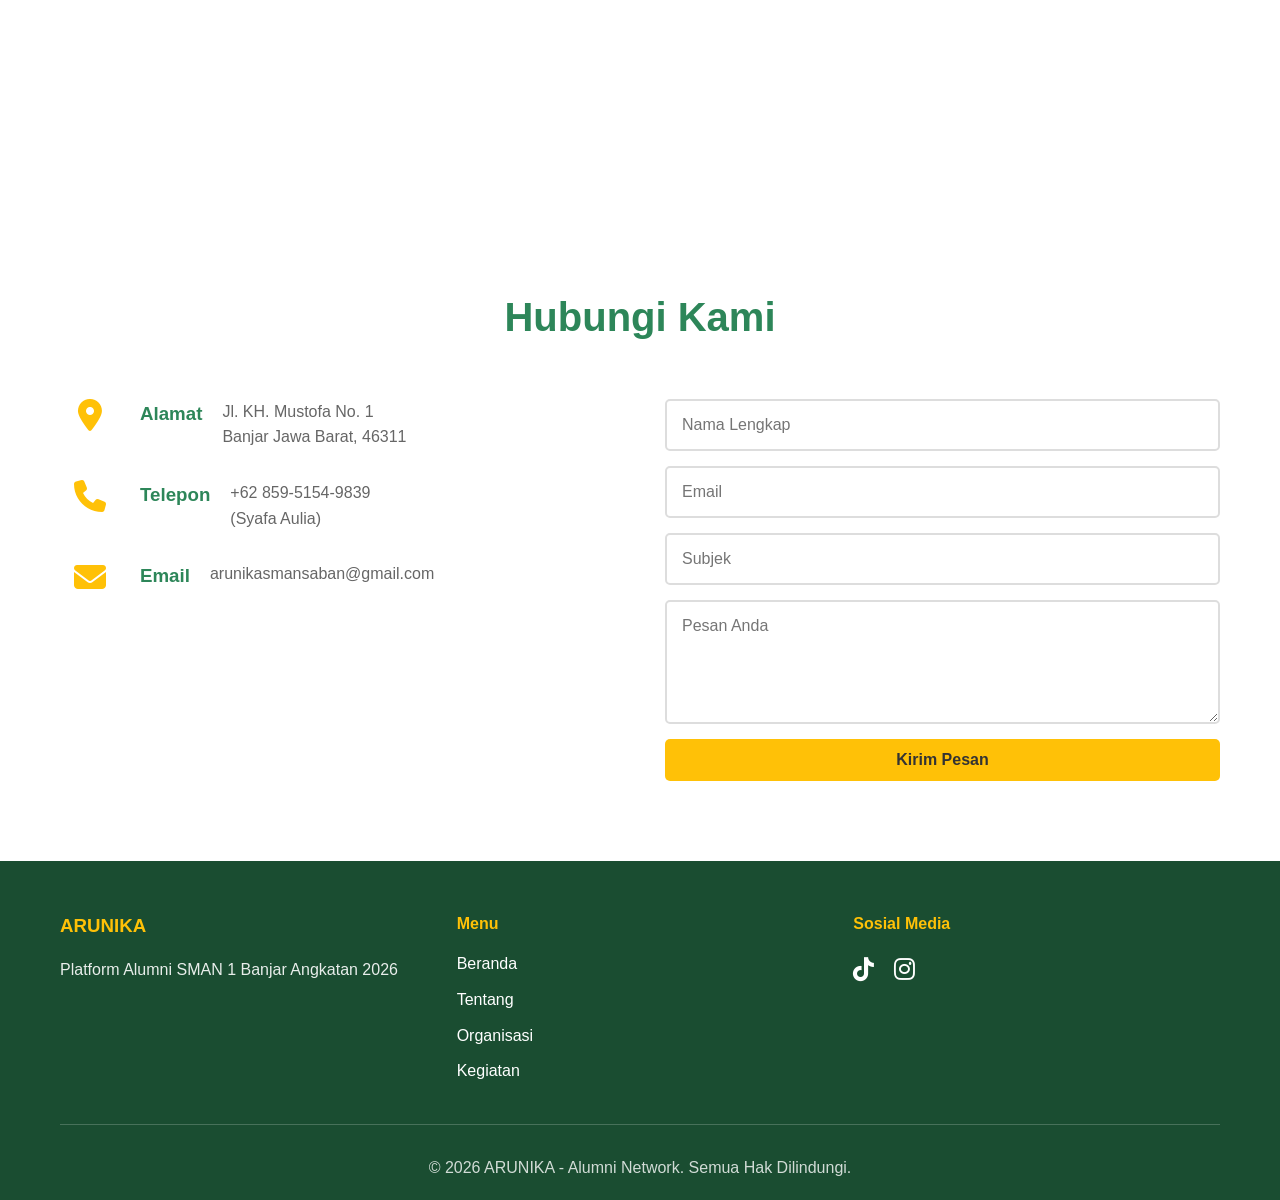
==== commit 57541975: "Update index.html" ====
--- a/index.html
+++ b/index.html
@@ -200,7 +200,7 @@
 
                 <div class="kegiatan-card">
                     <div class="kegiatan-image">
-                        <img src="https://via.placeholder.com/300x200/2d8659/ffffff?text=Workshop" alt="Coming Soon">
+                        <img src="asset/img/assetlain/perpisahan.JPG" alt="Coming Soon">
                         <span class="badge">Perpisahan</span>
                     </div>
                     <h3>Pepisahan SMAN 1 BANJAR</h3>
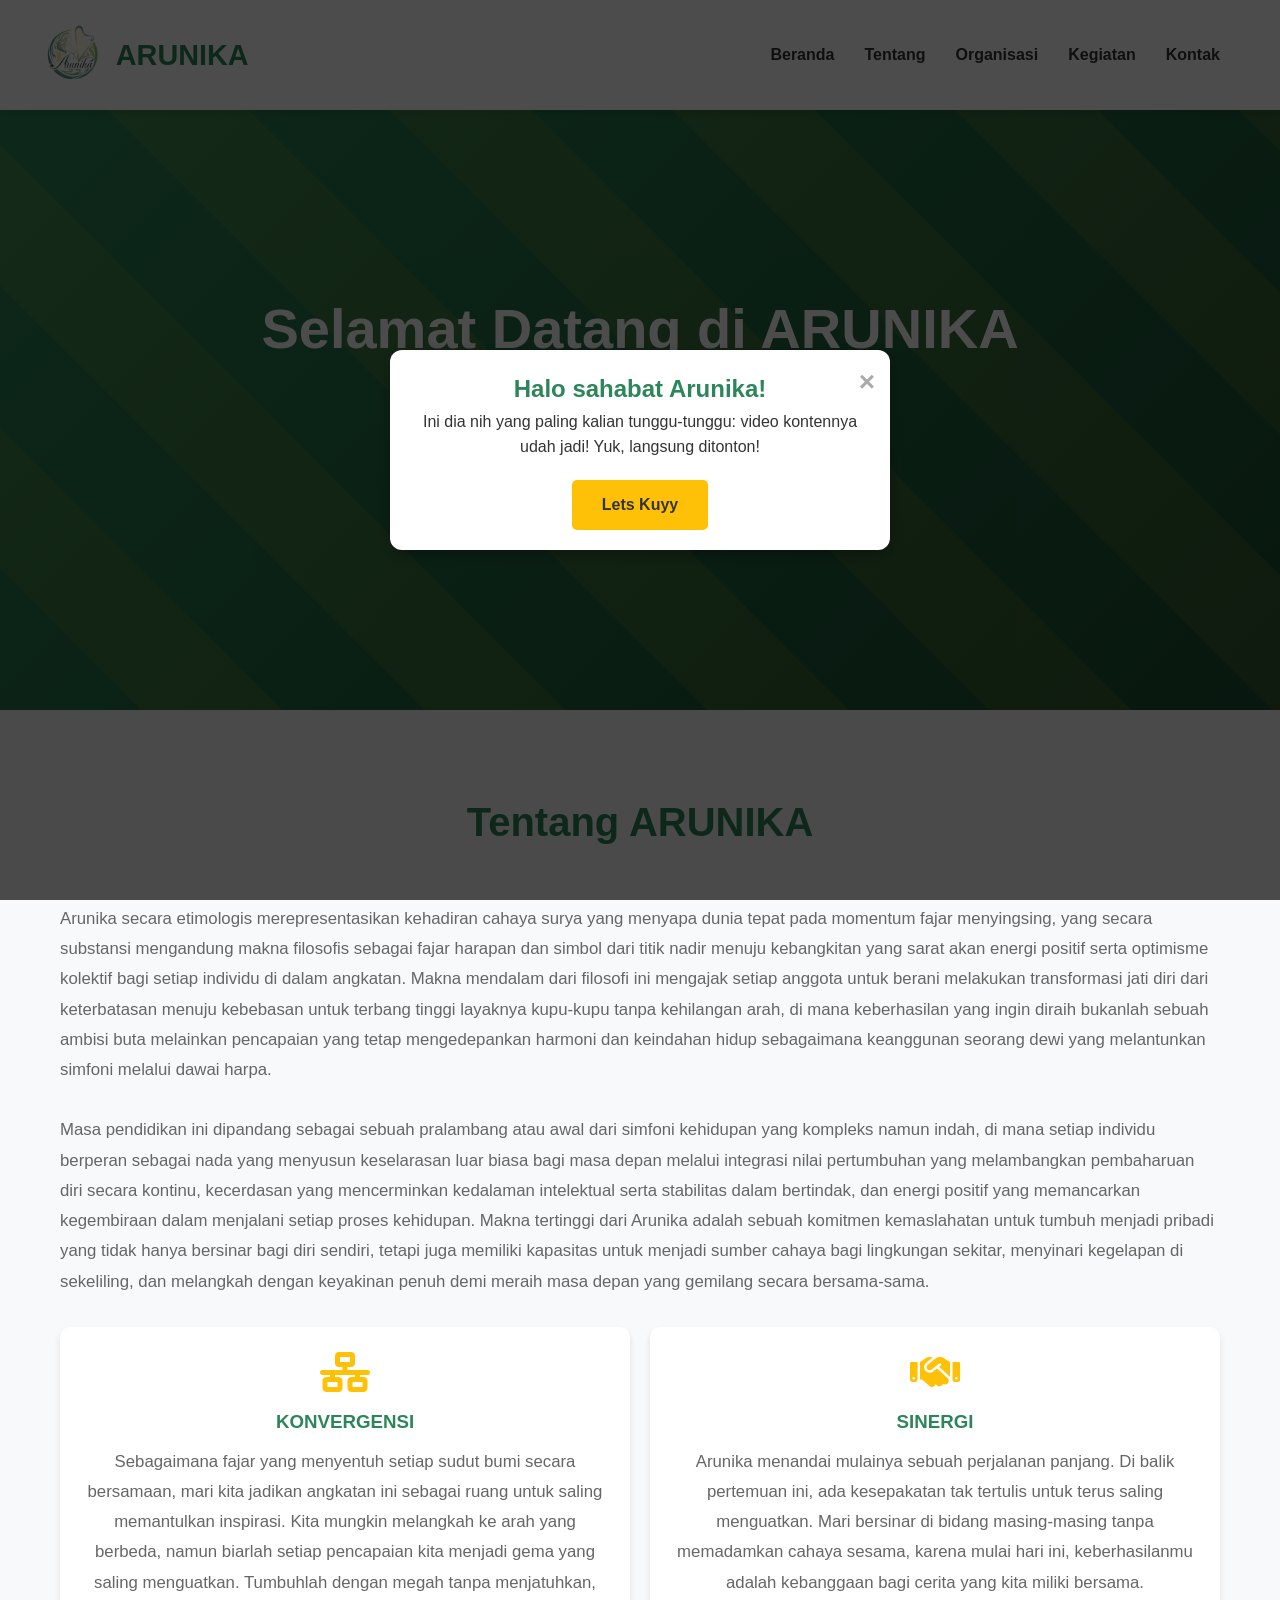
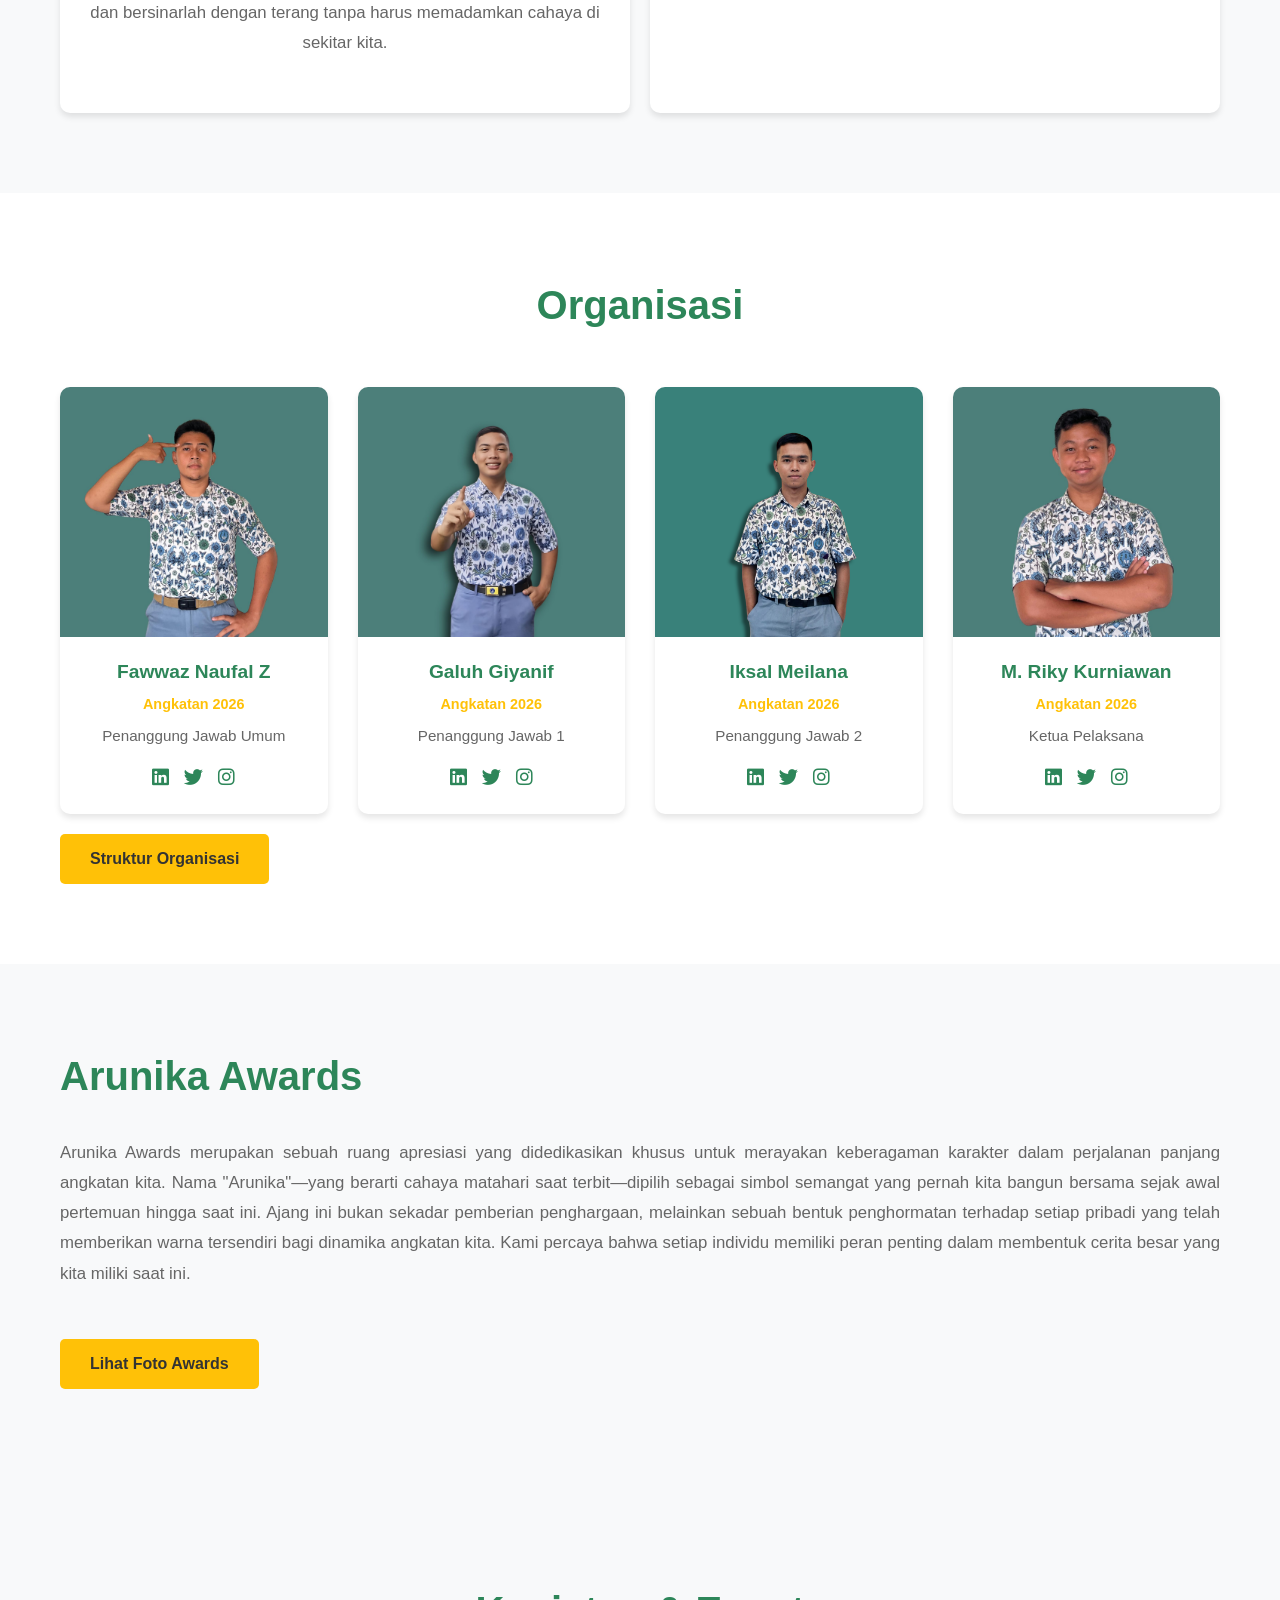
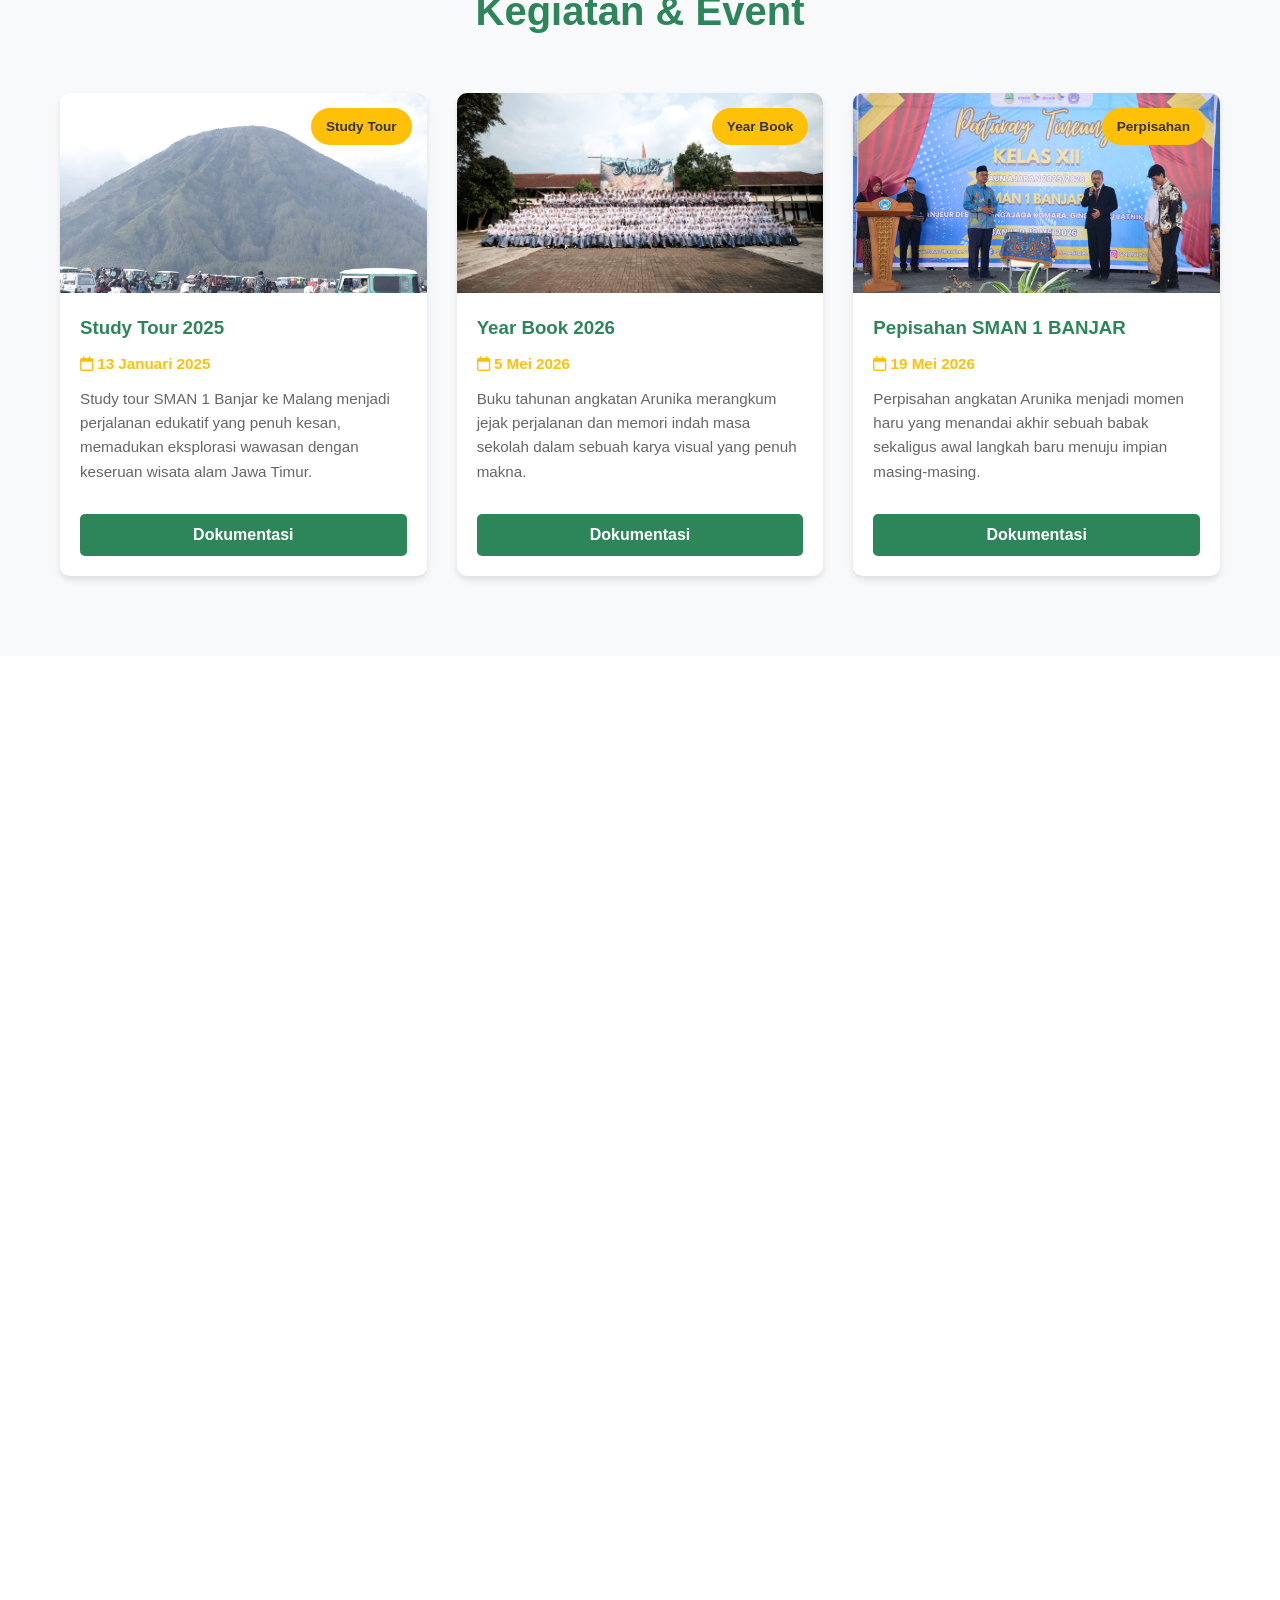
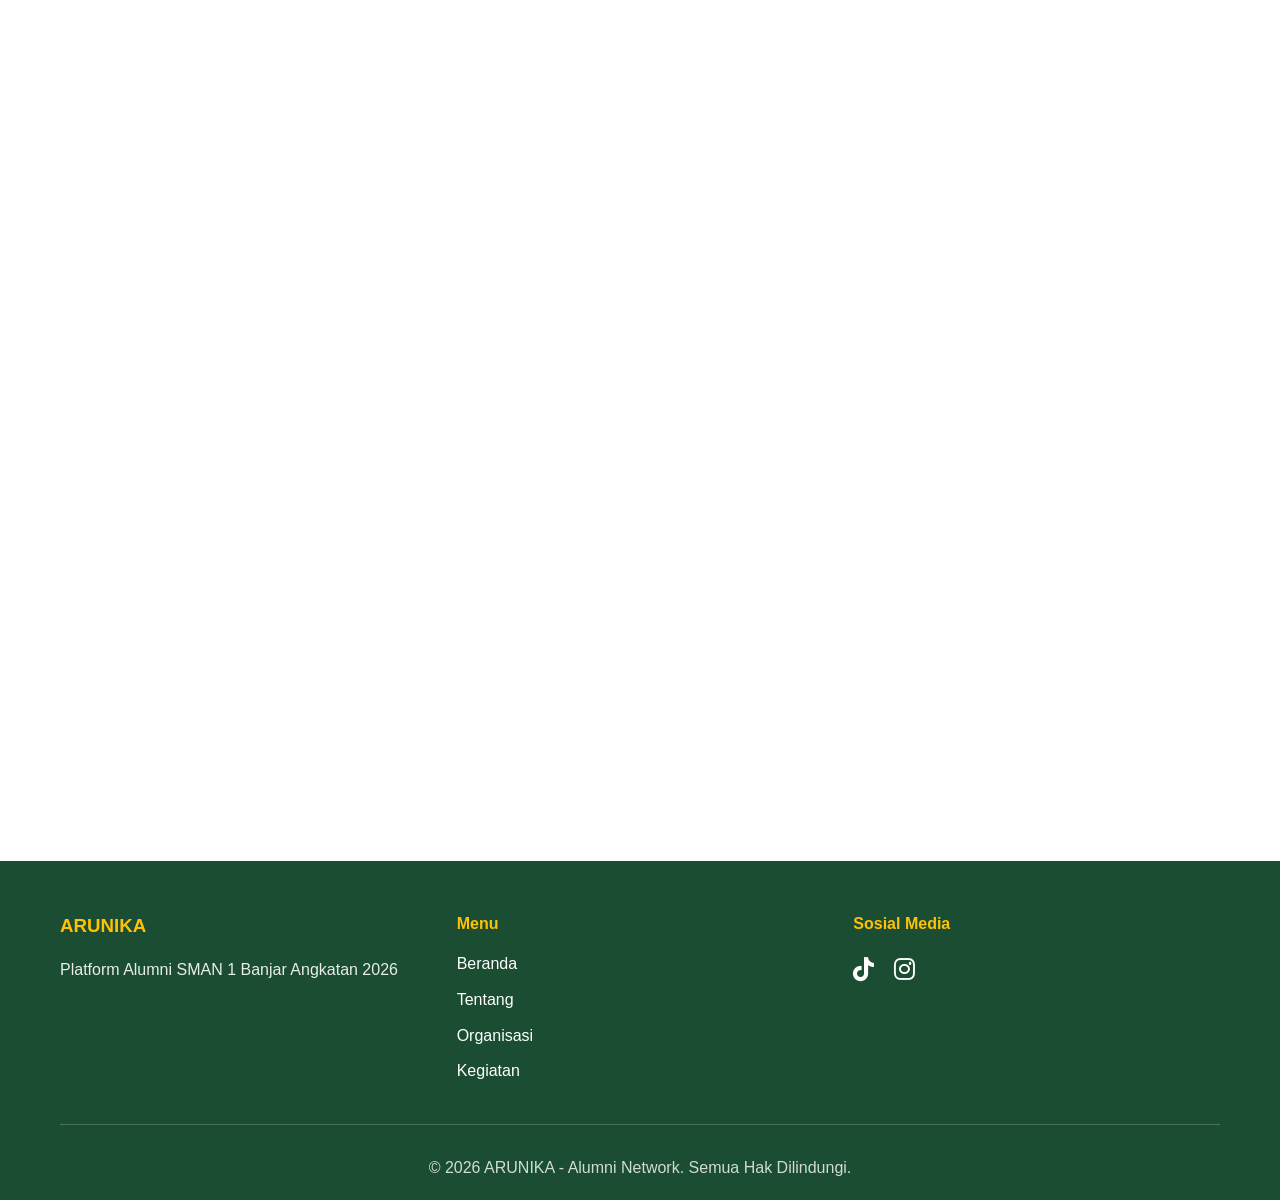
==== commit eaca120e: "Update index.html" ====
--- a/index.html
+++ b/index.html
@@ -200,7 +200,7 @@
 
                 <div class="kegiatan-card">
                     <div class="kegiatan-image">
-                        <img src="asset/img/assetlain/perpisahan.JPG" alt="Coming Soon">
+                        <img src="asset/img/assetlain/perpisahan.jpg" alt="Coming Soon">
                         <span class="badge">Perpisahan</span>
                     </div>
                     <h3>Pepisahan SMAN 1 BANJAR</h3>
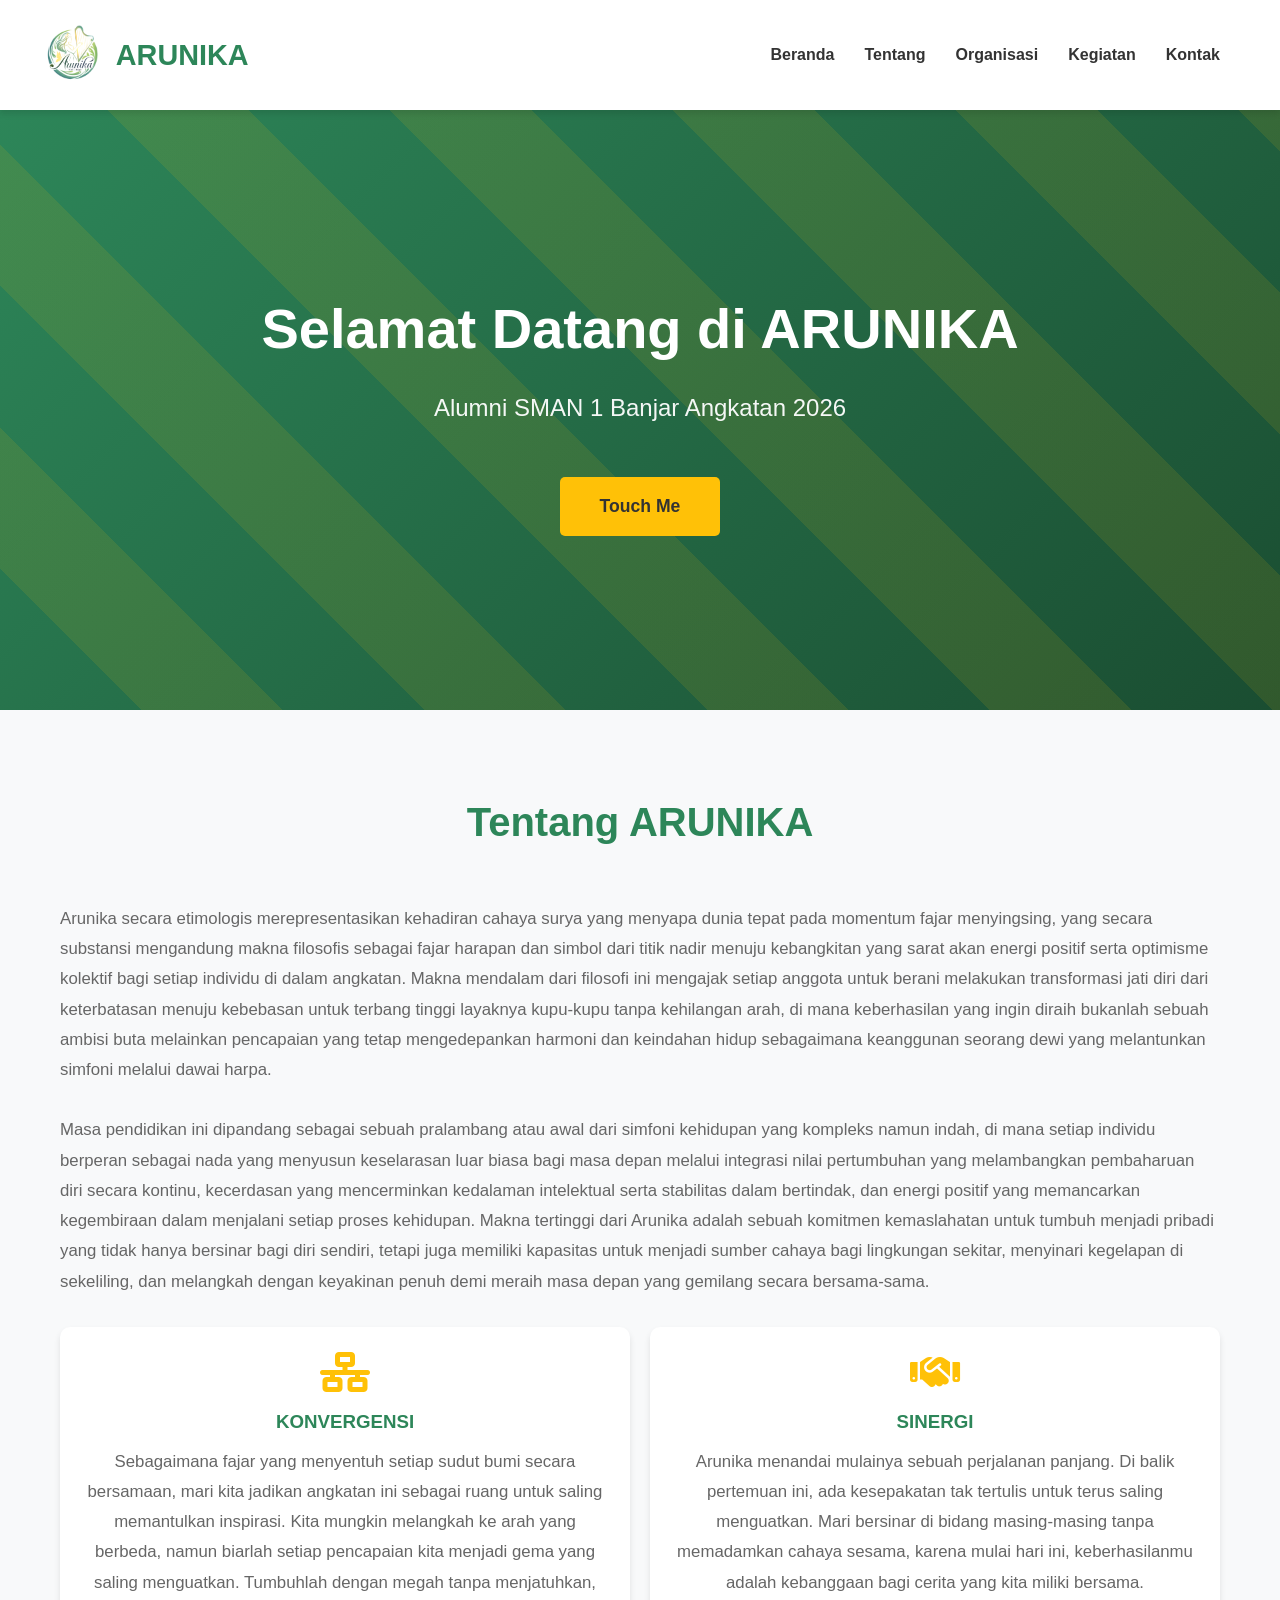
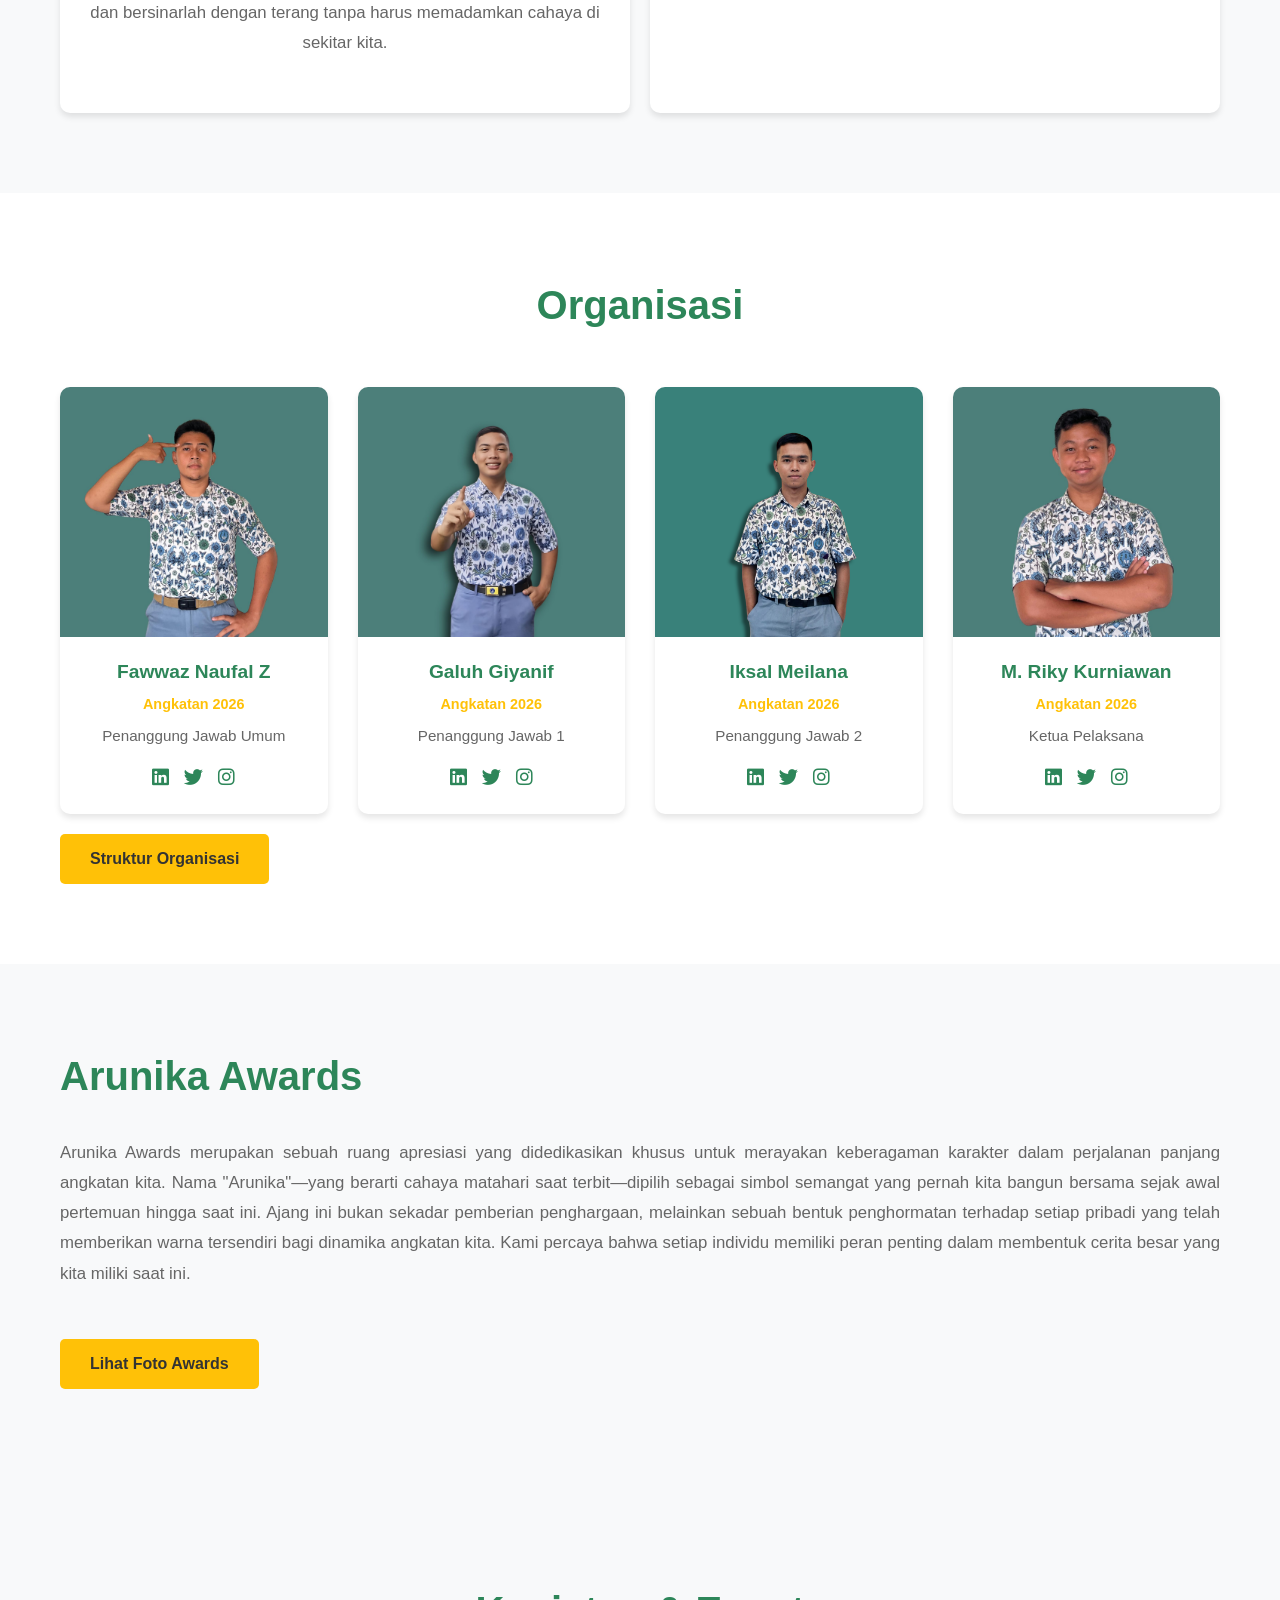
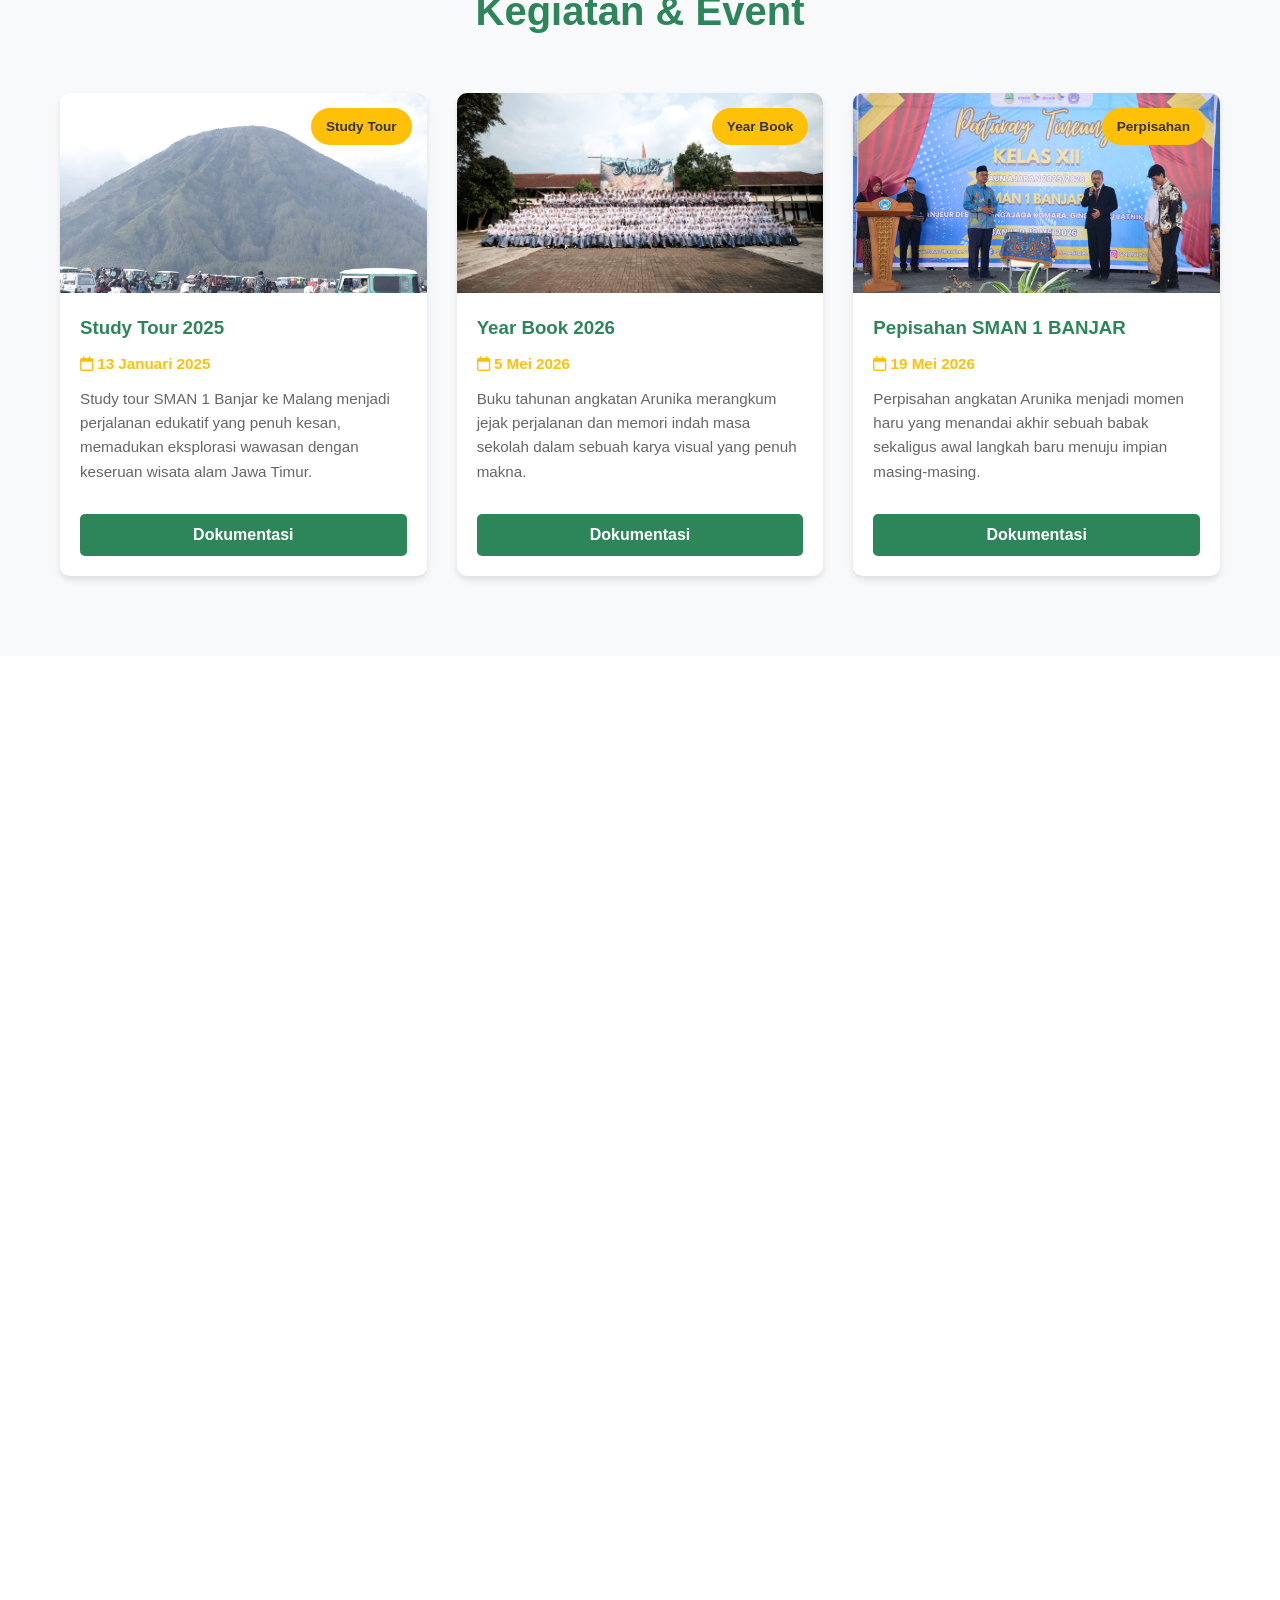
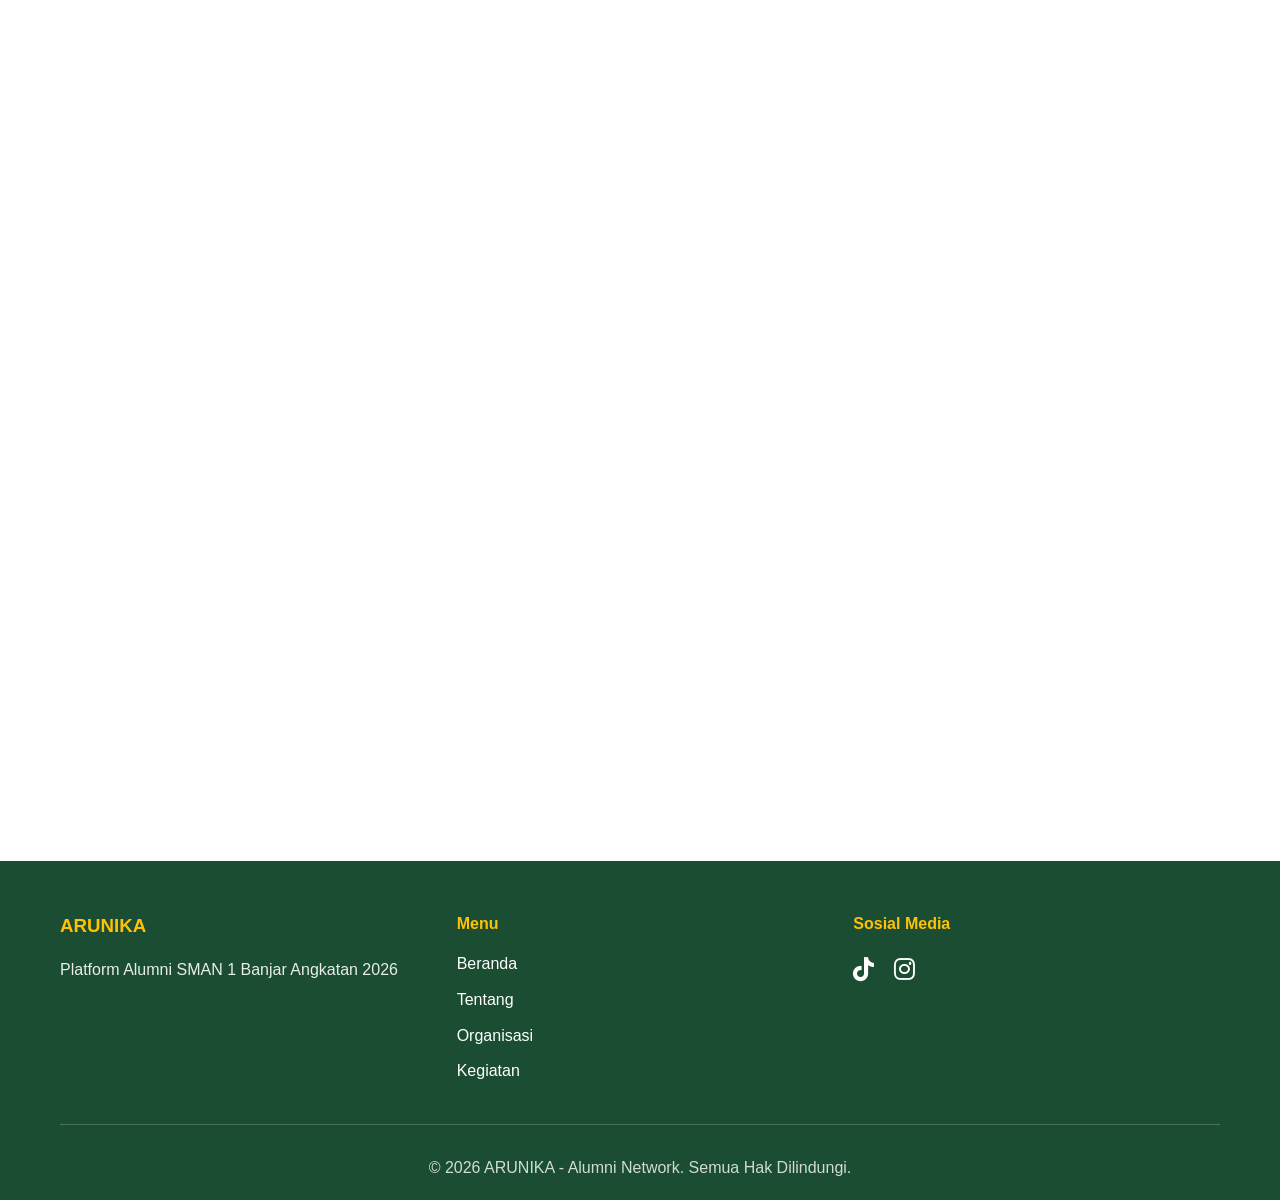
==== commit 05aa3f9d: "Update index.html" ====
--- a/index.html
+++ b/index.html
@@ -30,6 +30,7 @@
         </div>
     </nav>
 
+<!--
 <div id="iklanModal" class="modal-overlayB">
     <div class="modal-content">
     <span class="close-btnq" onclick="tutupIklan()">&times;</span>
@@ -38,7 +39,7 @@
     <a class="btn btn-primary" href="https://drive.google.com/drive/folders/12DT_zA0mgA_F__ke_1fahFfPYzX7ZJUG?usp=sharing" style="margin-top: 20px;">Lets Kuyy</a>
     </div>
 </div>
-
+-->
     <section class="hero" id="home">
         <div class="hero-content">
             <h1>Selamat Datang di ARUNIKA</h1>
